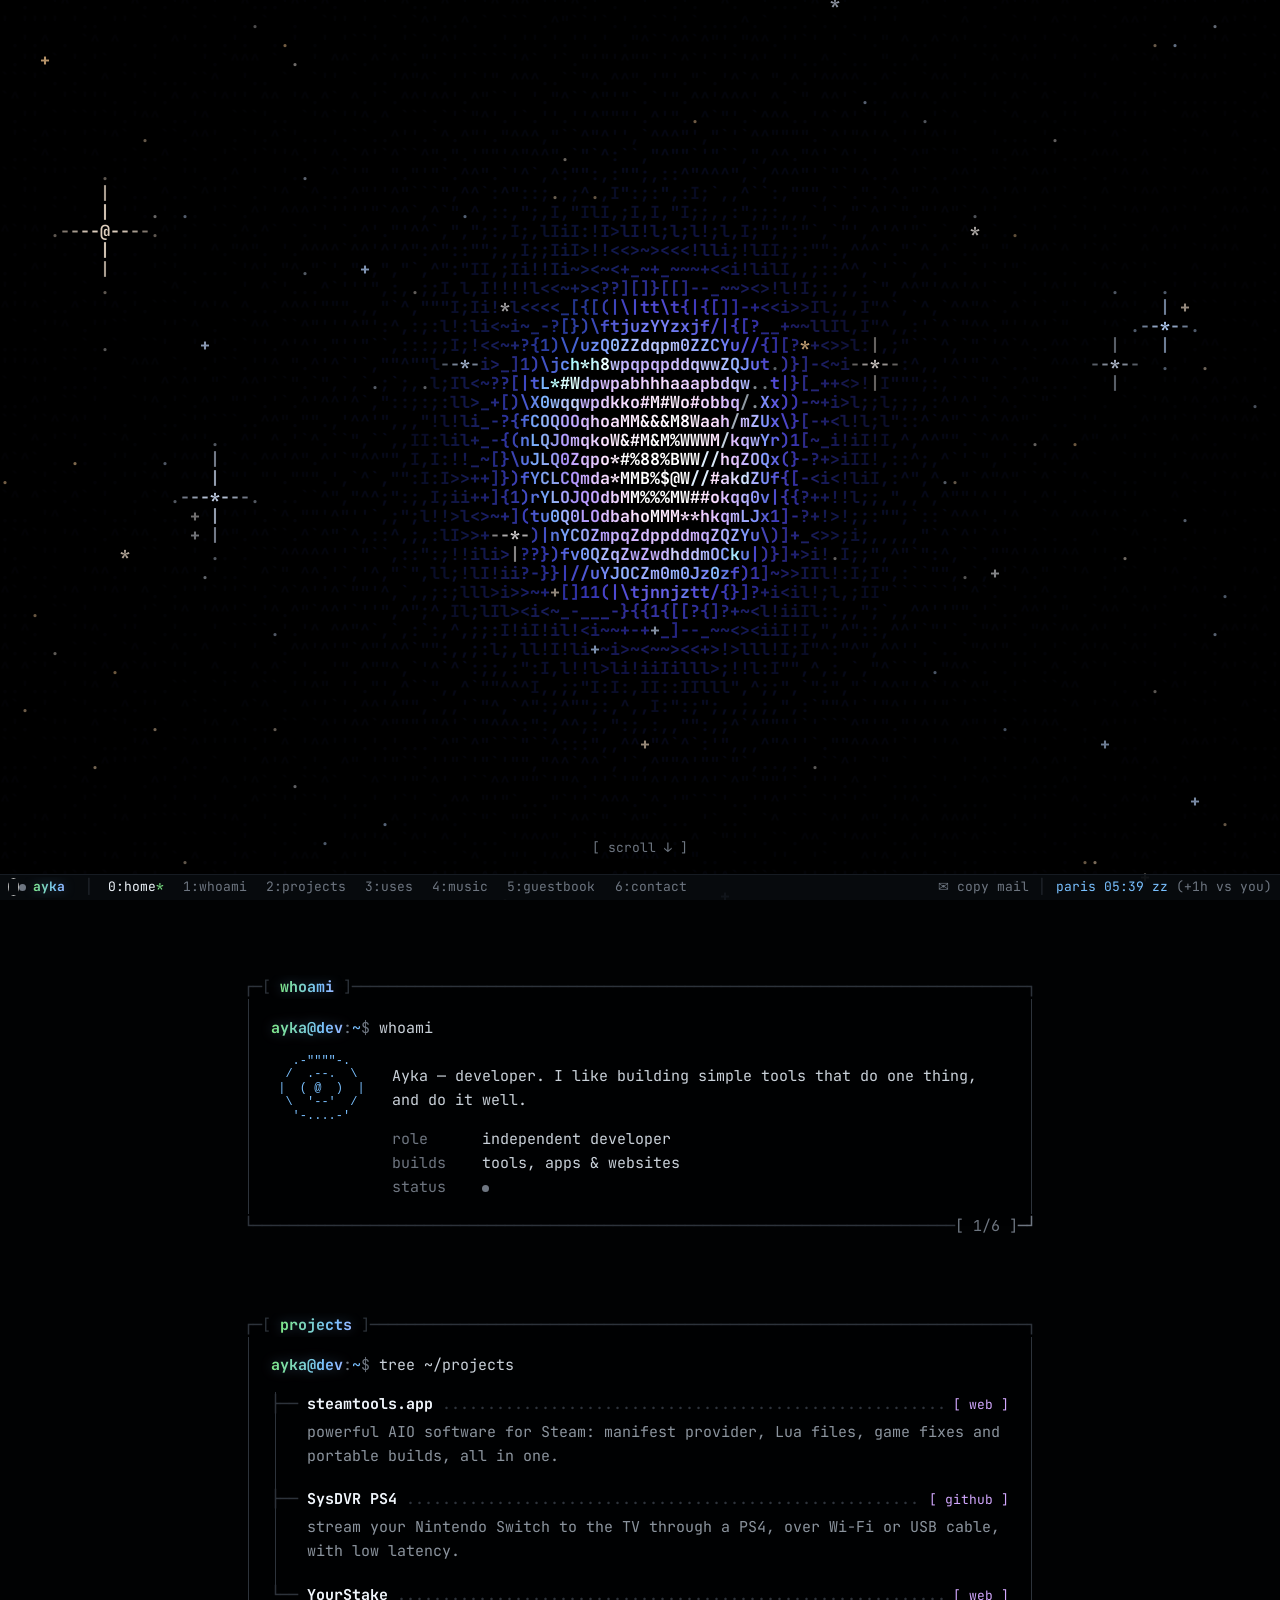
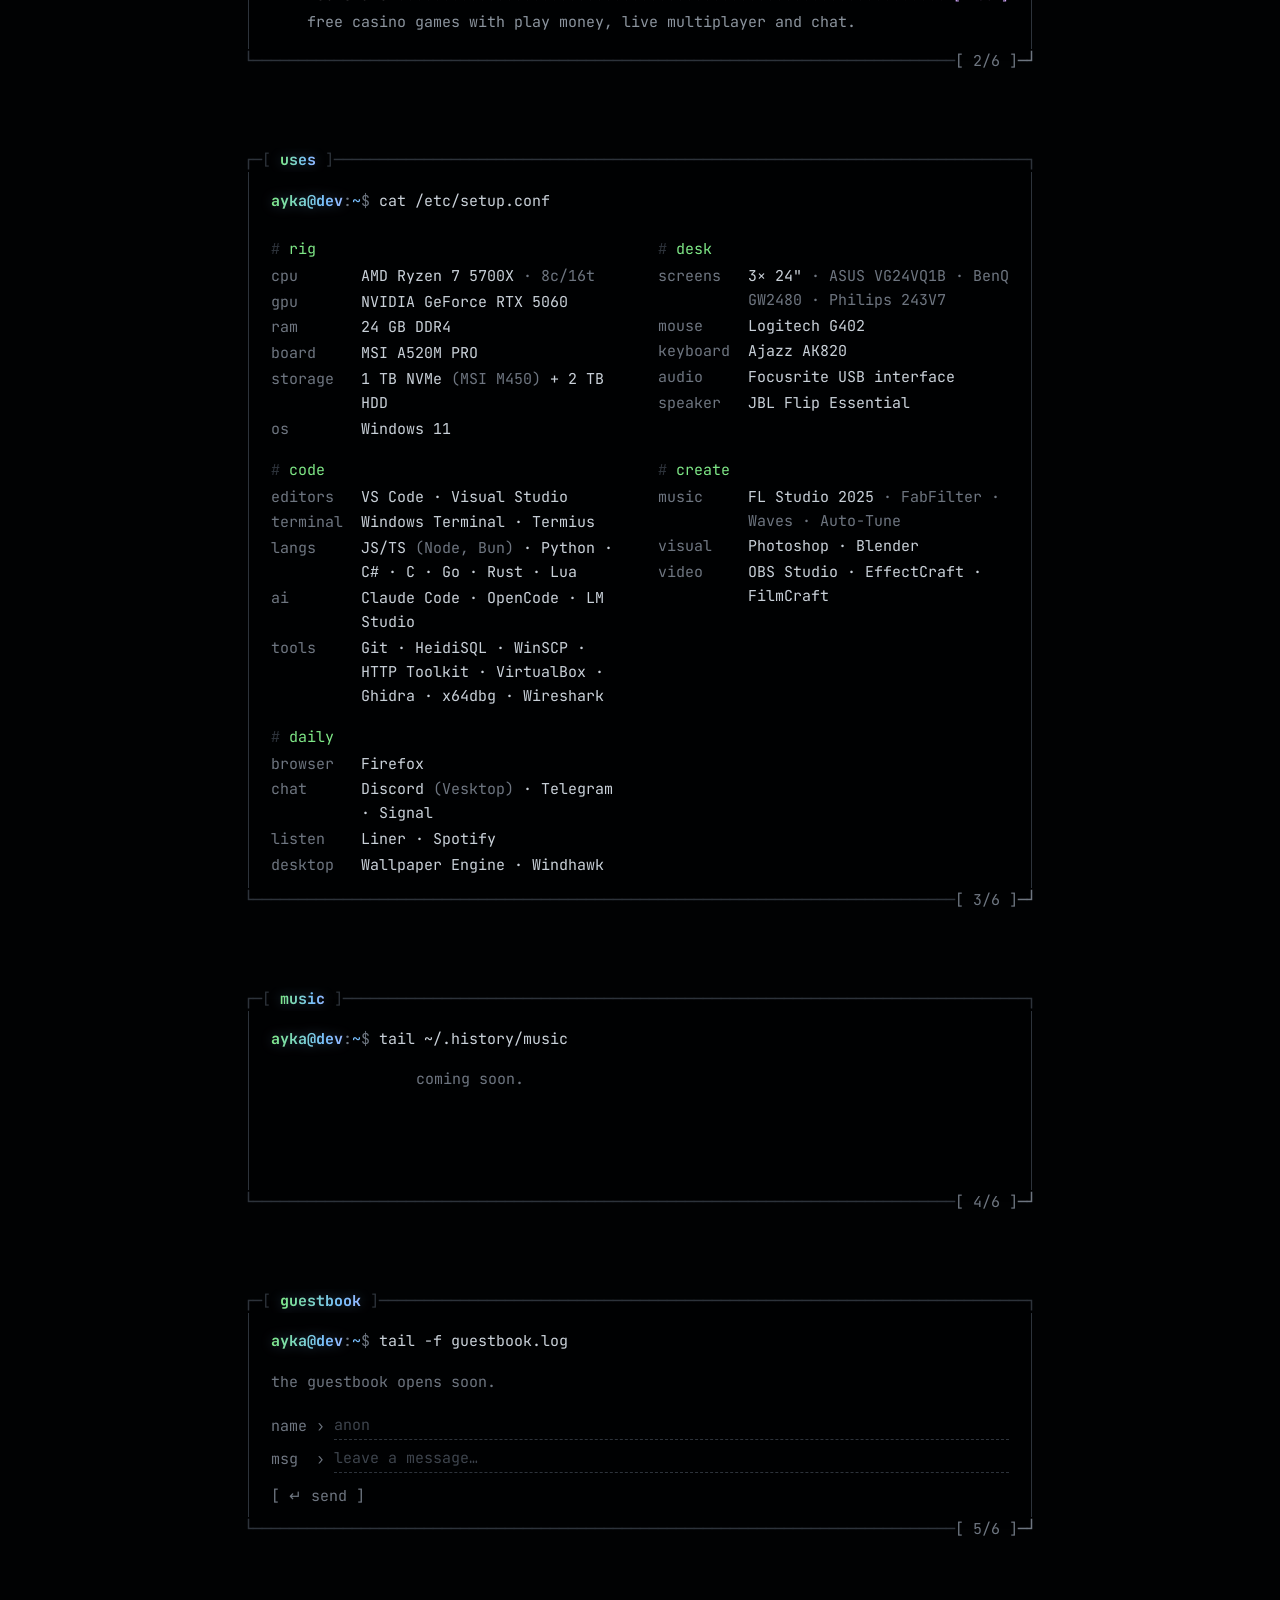
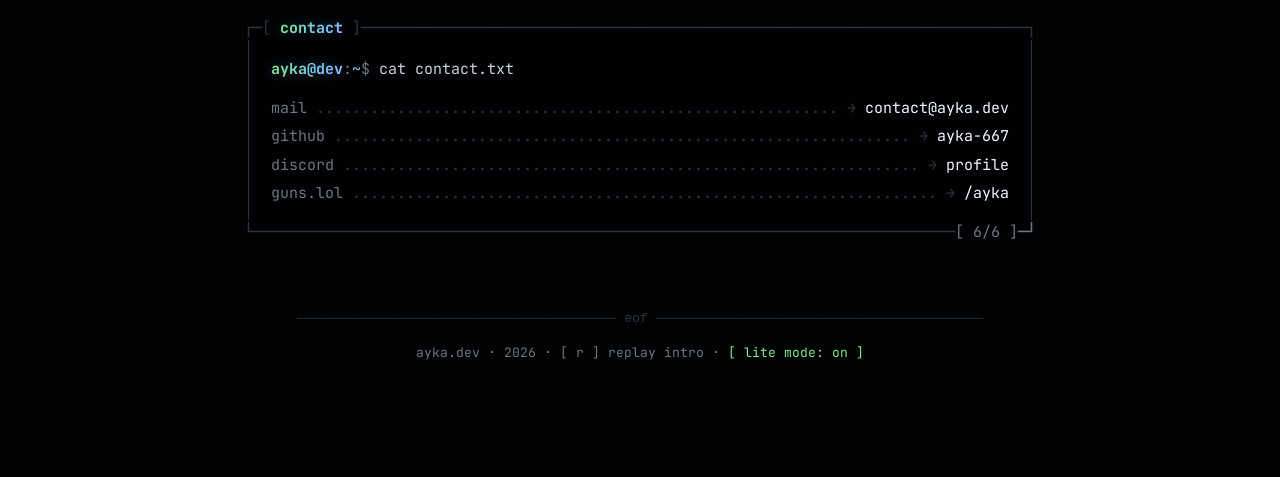
==== index.html @ 72bcb738 "Uses, music history, guestbook, visitor counter - uses: my setup (rig, desk, code, create, daily) - " ====
<!doctype html>
<html lang="en">
<head>
<meta charset="utf-8">
<meta name="viewport" content="width=device-width, initial-scale=1">
<title>ayka.dev</title>
<link rel="icon" href="/favicon.ico" sizes="16x16 32x32 48x48">
<link rel="icon" href="/favicon-32.png" type="image/png" sizes="32x32">
<link rel="icon" id="fav" href="/favicon.svg" type="image/svg+xml">
<link rel="apple-touch-icon" href="/apple-touch-icon.png">
<meta name="description" content="ayka.dev — independent developer. Tools that do one thing, and do it well.">
<meta name="theme-color" content="#010203">
<link rel="canonical" href="https://ayka.dev/">
<meta property="og:type" content="website">
<meta property="og:site_name" content="ayka.dev">
<meta property="og:url" content="https://ayka.dev/">
<meta property="og:title" content="ayka.dev — independent developer">
<meta property="og:description" content="Tools that do one thing, and do it well. Projects, live Discord status and what I'm listening to.">
<meta property="og:image" content="https://ayka.dev/og.png">
<meta property="og:image:width" content="1200">
<meta property="og:image:height" content="630">
<meta property="og:image:alt" content="An ASCII-art eye, with the text ayka.dev">
<meta name="twitter:card" content="summary_large_image">
<meta name="twitter:title" content="ayka.dev — independent developer">
<meta name="twitter:description" content="Tools that do one thing, and do it well.">
<meta name="twitter:image" content="https://ayka.dev/og.png">
<meta name="referrer" content="strict-origin-when-cross-origin">
<link rel="preconnect" href="https://fonts.googleapis.com">
<link rel="preconnect" href="https://fonts.gstatic.com" crossorigin>
<link href="https://fonts.googleapis.com/css2?family=JetBrains+Mono:wght@400;700&display=swap" rel="stylesheet">

<style>
:root{
	--bg:#010203;
	--fg:#c9d1d9;
	--hi:#f0f6fc;
	--dim:#6e7681;
	--line:#2d333b;
	--green:#7ee787;
	--blue:#79c0ff;
	--purple:#d2a8ff;
	--red:#ff7b72;
	--cw:9px;
	--lh:1.6em;
	--font:"JetBrains Mono","Cascadia Mono",Consolas,Menlo,monospace;
}

*{box-sizing:border-box}

html{background:var(--bg);scrollbar-width:none;-ms-overflow-style:none}
html::-webkit-scrollbar,body::-webkit-scrollbar{display:none;width:0;height:0}

body{
	margin:0;
	color:var(--fg);
	background:var(--bg);
	font:15px/1.6 var(--font);
	overflow-x:hidden;
	-webkit-font-smoothing:antialiased;
}


::selection{background:var(--purple);color:#000}

a{color:var(--hi);text-decoration:none}

button{font:inherit;color:inherit;background:none;border:0;padding:0;cursor:pointer}

.green{color:var(--green)}
.blue{color:var(--blue)}
.purple{color:var(--purple)}
.dim{color:var(--dim)}

/* =========================================================
   ASCII STAGE  (eye → space, rendered on canvas)
   ========================================================= */

#stage{
	position:fixed;
	inset:0;
	z-index:0;
	isolation:isolate;
	overflow:hidden;
	background:#000;
	transition:opacity 1.8s ease;
}

#stage canvas{position:absolute;display:block}

/* glyphs are white on black; this layer multiplies the colour in */
#tint{
	mix-blend-mode:multiply;
	image-rendering:crisp-edges;
	image-rendering:pixelated;
}

/* skip hint during intro */
#skip{
	position:fixed;
	left:50%;
	bottom:2.4em;
	z-index:35;
	transform:translateX(-50%);
	font-size:12px;
	color:var(--dim);
	opacity:0;
	pointer-events:none;
	transition:opacity .6s ease, color .2s;
}

body.intro #skip{opacity:.85;pointer-events:auto}
#skip:hover{color:var(--hi)}

/* =========================================================
   SITE
   ========================================================= */

#site{
	position:relative;
	z-index:10;
	width:min(88ch, calc(100vw - 28px));
	margin:0 auto;
	padding-bottom:7em;
}

/* ---------- first screen: only the animation ---------- */

.hero{
	position:relative;
	height:100vh;
	height:100svh;
}

.down{
	position:absolute;
	left:50%;
	bottom:3.2em;
	transform:translateX(-50%);
	color:var(--dim);
	font-size:13px;
	white-space:nowrap;
	opacity:0;
	transition:opacity 1s ease .6s, color .2s;
}

body.revealed .down{opacity:1;animation:bob 2.4s ease-in-out infinite}
body.scrolled .down{opacity:0;pointer-events:none;transition:opacity .4s ease}
.down:hover{color:var(--hi)}

@keyframes bob{50%{transform:translate(-50%,6px)}}

/* ---------- ascii boxes ---------- */

.box{
	position:relative;
	isolation:isolate;
	width:calc(var(--n, 60) * var(--cw));
	margin:5em auto 0;
	scroll-margin-top:3em;
}

/* dark panel behind the box, inset to the middle of the border glyphs */
.box::before{
	content:"";
	position:absolute;
	inset:calc(var(--lh) / 2) calc(var(--cw) / 2);
	z-index:-1;
	background:rgba(1,2,3,.78);
	opacity:0;
	transition:opacity .6s ease;
}

.box.in::before{opacity:1}

.box-top,.box-bot{
	height:var(--lh);
	white-space:pre;
	overflow:hidden;
	color:var(--line);
	transition:color .35s ease;
	user-select:none;
}

/* same animated RGB gradient as the old AYKA.DEV banner */
.rgb,.box-top b{
	font-weight:700;
	background:linear-gradient(90deg,var(--green),var(--blue),var(--purple),var(--red),var(--green));
	background-size:300% 100%;
	-webkit-background-clip:text;
	background-clip:text;
	color:transparent;
	animation:hue 8s linear infinite;
	filter:drop-shadow(0 0 6px rgba(121,192,255,.3));
}

@keyframes hue{to{background-position:300% 0}}
.box-bot i{font-style:normal;color:var(--dim)}

.box-body{
	position:relative;
	padding:.5em calc(var(--cw) * 3) .6em;
}

.box-body::before,.box-body::after{
	content:"";
	position:absolute;
	top:0;
	bottom:0;
	width:1px;
	background:var(--line);
	transform:scaleY(0);
	transform-origin:top;
	transition:transform .6s ease, background-color .35s ease;
}

.box-body::before{left:calc(var(--cw) / 2 - .5px)}
.box-body::after{right:calc(var(--cw) / 2 - .5px)}

.box.in .box-body::before,.box.in .box-body::after{transform:none}

.box-body > *{opacity:0;transform:translateY(8px);transition:opacity .6s ease, transform .6s ease}
.box.in .box-body > *{opacity:1;transform:none}
.box.in .box-body > *:nth-child(2){transition-delay:.12s}
.box.in .box-body > *:nth-child(3){transition-delay:.24s}

.box:hover .box-top,.box:hover .box-bot{color:#3d6fa3}
.box:hover .box-body::before,.box:hover .box-body::after{background:#3d6fa3}

.cmd{margin:.6em 0 1em;color:var(--fg)}
.path{color:var(--blue)}

p{margin:.6em 0}

/* ---------- whoami ---------- */

.who{display:flex;gap:3ch;align-items:flex-start}

.who pre{
	margin:0;
	flex:none;
	line-height:1.15;
	font-size:12px;
	color:var(--blue);
}

.who .txt{flex:1;min-width:0}

.facts{list-style:none;padding:0;margin:1em 0 .4em}
.facts li{display:flex}
.facts .k{width:10ch;flex:none;color:var(--dim)}

/* ---------- projects tree ---------- */

.tree{margin:0 0 .2em}

.node{
	position:relative;
	padding:0 0 1.3em calc(var(--cw) * 4);
}

.node::before{
	content:"├──";
	position:absolute;
	left:0;
	top:0;
	color:var(--line);
}

.node::after{
	content:"";
	position:absolute;
	left:calc(var(--cw) / 2 - .5px);
	top:0;
	bottom:0;
	width:1px;
	background:var(--line);
}

.node:last-child{padding-bottom:.2em}
.node:last-child::before{content:"└──"}
.node:last-child::after{bottom:auto;height:calc(var(--lh) / 2)}

.nhead{display:flex;align-items:baseline;gap:1ch;min-width:0}

.pname{
	font-weight:700;
	color:var(--hi);
	white-space:nowrap;
	transition:color .2s, text-shadow .2s;
}

.pname::before{content:"";display:inline-block;width:0;overflow:hidden;color:var(--green);transition:width .2s;vertical-align:bottom}

.node:hover .pname{color:var(--green);text-shadow:0 0 12px rgba(126,231,135,.45)}
.node:hover .pname::before{content:"> ";width:2ch}
.node:hover::before{color:var(--green)}

.lead{
	flex:1;
	min-width:2ch;
	overflow:hidden;
	white-space:nowrap;
	color:var(--line);
}

.lead::after{content:"..............................................................................................................................."}

.ptag{color:var(--purple);white-space:nowrap;font-size:13px}

.pdesc{margin:.25em 0 0;color:#8b949e}
.pstat{margin:.15em 0 0;font-size:13px;color:var(--dim);white-space:nowrap;overflow:hidden;text-overflow:ellipsis}
.pstat .st{color:#e3b341}
.pstat .lg{color:var(--purple)}
.pstat .up{color:var(--fg)}
.pstat a{color:var(--dim)}
.pstat a:hover{color:var(--green)}

/* ---------- contribution calendar ---------- */
.gcal{margin:1.4em 0 .2em}
.gcal .cmd{margin:0 0 .8em}
.gcal-wrap{--c:11px;--g:3px;font-size:11px;line-height:1;color:var(--dim);user-select:none}
.gcal-months{position:relative;height:1.3em;margin-left:30px}
.gcal-months span{position:absolute;top:0;white-space:nowrap}
.gcal-body{display:flex}
.gcal-days{flex:none;width:30px;display:grid;grid-template-rows:repeat(7,var(--c));row-gap:var(--g)}
.gcal-days span{line-height:var(--c)}
.gcal-grid{display:grid;grid-auto-flow:column;grid-template-rows:repeat(7,var(--c));grid-auto-columns:var(--c);gap:var(--g)}
.gcal-grid i{border-radius:2px;outline:1px solid rgba(255,255,255,.05);outline-offset:-1px;transition:outline-color .15s}
.gcal-grid i:hover{outline:1px solid rgba(240,246,252,.6)}
.gcal-grid i.x{visibility:hidden}
.gcal .l0{background:#161b22}
.gcal .l1{background:#0e4429}
.gcal .l2{background:#006d32}
.gcal .l3{background:#26a641}
.gcal .l4{background:#39d353}
.gcal-foot{display:flex;flex-wrap:wrap;justify-content:space-between;align-items:center;gap:.4em 2ch;margin-top:.8em;font-size:12px;color:var(--dim)}
.gcal-foot b{color:var(--fg);font-weight:400}
.gcal-legend{display:flex;align-items:center;gap:3px}
.gcal-legend i{display:inline-block;width:11px;height:11px;border-radius:2px;outline:1px solid rgba(255,255,255,.05);outline-offset:-1px}
.gcal-legend i:first-of-type{margin-left:.6ch}
.gcal-legend i:last-of-type{margin-right:.6ch}

/* ---------- uses ---------- */
.uses{display:grid;grid-template-columns:repeat(auto-fit,minmax(34ch,1fr));gap:.4em 4ch}
.uses section{min-width:0}
.uses h3{margin:.6em 0 .2em;font-size:inherit;font-weight:400;color:var(--green)}
.uses h3::before{content:"# ";color:var(--line)}
.uses ul{list-style:none;padding:0;margin:0}
.uses li{display:flex;gap:1ch;margin:.12em 0}
.uses .k{width:9ch;flex:none;color:var(--dim)}
.uses .v{min-width:0;color:var(--fg)}
.uses .v i{font-style:normal;color:var(--dim)}

/* ---------- music history ---------- */
.mh{display:flex;gap:3ch;align-items:flex-start}
.mh-art{flex:none;display:block;width:calc(28 * 7px * .6);min-height:calc(15 * 7px * 1.09)}
.mh-asc{margin:0;font-size:7px;line-height:1.09;font-weight:700;white-space:pre;letter-spacing:0}
.mh-art img{width:118px;height:118px;object-fit:cover;display:block}
.mh-list{list-style:none;padding:0;margin:0;flex:1;min-width:0}
.mh-list li{display:flex;align-items:baseline;gap:1ch;padding:.08em .6ch;margin:0 -.6ch;cursor:default}
.mh-list li.on{background:rgba(30,215,96,.08)}
.mh-list li a{display:flex;align-items:baseline;gap:1ch;min-width:0;flex:1;color:inherit}
.mh-list .n{color:#1ed760;flex:none}
.mh-list .t{color:var(--hi);white-space:nowrap;overflow:hidden;text-overflow:ellipsis;flex:0 1 auto}
.mh-list .a{color:#8b949e;white-space:nowrap;overflow:hidden;text-overflow:ellipsis;flex:0 1 auto}
.mh-list .lead{min-width:1ch}
.mh-list .w{color:var(--dim);white-space:nowrap;flex:none;font-size:13px}
.mh-list li.live .w{color:#1ed760}
.mh-empty{color:var(--dim)}

/* ---------- guestbook ---------- */
.gb-list{list-style:none;padding:0;margin:0 0 1em;max-height:15em;overflow:auto;scrollbar-width:none}
.gb-list::-webkit-scrollbar{display:none}
.gb-list li{margin:.15em 0;overflow-wrap:anywhere}
.gb-list .ts{color:var(--dim)}
.gb-list .nm{color:var(--blue)}
.gb-list .del{color:var(--dim);margin-left:1ch}
.gb-list .del:hover{color:var(--red)}
.gb-list li.new{animation:gbnew 1.6s ease}
@keyframes gbnew{from{background:rgba(126,231,135,.18)}to{background:transparent}}
.gb-form{display:grid;grid-template-columns:auto 1fr;gap:.35em 1ch;align-items:center}
.gb-form label{color:var(--dim)}
.gb-form input{font:inherit;color:var(--hi);background:transparent;border:0;border-bottom:1px dashed var(--line);padding:.1em 0;outline:none;min-width:0;caret-color:var(--green)}
.gb-form input:focus{border-bottom-color:var(--green)}
.gb-form input::placeholder{color:#3d444d}
.gb-row{grid-column:1 / -1;display:flex;gap:2ch;align-items:center;margin-top:.4em}
.gb-row button{color:var(--fg)}
.gb-row button:hover{color:var(--green)}
.gb-row button:disabled{color:var(--dim);cursor:wait}
#gb-state{color:var(--dim);font-size:13px}
#gb-state.err{color:var(--red)}
#gb-state.ok{color:var(--green)}
.gb-hp{position:absolute;left:-9999px;width:1px;height:1px;opacity:0}
#visitors{color:var(--fg)}

/* ---------- contact ---------- */

.kv{list-style:none;padding:0;margin:0 0 .4em}
.kv li{display:flex;align-items:baseline;gap:1ch;margin:.3em 0}
.kv .k{color:var(--dim);white-space:nowrap}
.kv a{white-space:nowrap;padding:0 .5ch;margin:0 -.5ch;transition:background .2s,color .2s}
.kv a:hover{background:rgba(126,231,135,.14);color:var(--green)}
.kv a::before{content:"→ ";color:var(--line);transition:color .2s}
.kv a:hover::before{color:var(--green)}

/* ---------- footer ---------- */

.foot{margin-top:5em;text-align:center;color:var(--dim);font-size:13px}
.foot pre{margin:0 0 1em;color:var(--line);overflow:hidden}
.foot a{color:var(--fg)}
.foot a:hover,.foot button:hover{color:var(--green)}
#lite.on{color:var(--green)}

/* ---------- tmux-like status bar ---------- */

#bar{
	position:fixed;
	left:0;
	right:0;
	bottom:0;
	z-index:30;
	display:flex;
	align-items:center;
	gap:1.2ch;
	height:26px;
	padding:0 1ch;
	font-size:13px;
	background:rgba(8,11,15,.92);
	border-top:1px solid #161b22;
	transform:translateY(100%);
	transition:transform .6s ease .8s;
	white-space:nowrap;
	overflow:hidden;
}

body.revealed #bar{transform:none}

#bar a,#bar button{color:var(--dim);transition:color .2s}
#bar a:hover,#bar button:hover{color:var(--hi)}
#bar a.tab{padding:0 .6ch}
#bar a.tab.on{color:var(--hi)}
#bar a.tab.on::after{content:"*";color:var(--green)}

#bar .sep{color:#21262d}
#bar .sp{flex:1;min-width:1ch}

/* live discord presence */
#dc{display:flex;align-items:center;gap:.9ch;min-width:0;flex:0 1 auto;max-width:48vw;overflow:hidden;padding-right:.4ch}
#dc .dc-av{position:relative;flex:none;width:18px;height:18px;display:flex;align-items:center;justify-content:center}
#dc .dc-av img{width:18px;height:18px;border-radius:50%;display:block}
#dc .dc-av img:not([hidden]) + .dot{position:absolute;right:-2px;bottom:-2px;width:8px;height:8px;border:2px solid #080b0f;box-sizing:content-box;box-shadow:none}
#dc b{font-weight:700;white-space:nowrap}
#dc .txt:not(:empty)::before{content:"· ";color:var(--line)}
#dc:hover b{filter:brightness(1.25)}
#dc .txt{overflow:hidden;text-overflow:ellipsis}
.dot{flex:none;display:inline-block;width:7px;height:7px;border-radius:50%;background:var(--dim)}
.dot.online{background:#3ba55d;box-shadow:0 0 6px #3ba55d}
.dot.idle{background:#faa61a;box-shadow:0 0 6px #faa61a}
.dot.dnd{background:#ed4245;box-shadow:0 0 6px #ed4245}
.sub{color:#8b949e}
.spot{color:#1ed760}

#gh .repo{color:var(--fg)}
#clock{color:var(--blue)}
#clock .diff{color:var(--dim)}
#clock .wx{color:var(--fg)}

/* ---------- discord profile card ---------- */

#dpop{
	position:fixed;
	bottom:34px;
	left:8px;
	z-index:32;
	width:min(410px, calc(100vw - 16px));
	max-height:calc(100vh - 60px);
	overflow:auto;
	scrollbar-width:none;
	background:rgba(4,6,9,.97);
	border:1px solid #2d333b;
	box-shadow:0 12px 40px rgba(0,0,0,.65),0 0 32px rgba(121,192,255,.08);
	font-size:13px;
	line-height:1.5;
	opacity:0;
	transform:translateY(10px);
	pointer-events:none;
	transition:opacity .2s ease, transform .2s ease;
}

#dpop.open{opacity:1;transform:none;pointer-events:auto}

.dp-head{display:flex;align-items:center;color:var(--line);padding:.3em 1ch 0}
.dp-line{flex:1;height:0;border-top:1px solid var(--line);margin:0 1ch}
.dp-x{color:var(--dim)}
.dp-x:hover{color:var(--red)}
.dp-body{padding:.7em 1.8ch 1em}

.dp-top{display:flex;gap:2ch;align-items:center}
.dp-av{position:relative;display:block;flex:none}
.dp-asc{margin:0;font-size:5px;line-height:1.09;font-weight:700;white-space:pre;letter-spacing:0}
.dp-asc span{display:inline}
.dp-img.av{width:120px;height:120px;border-radius:50%;display:block}
.dp-img.art{width:66px;height:66px;display:block}
.dp-real{position:absolute;inset:6%;width:88%;height:88%;border-radius:50%;object-fit:cover;opacity:0;transition:opacity .3s ease}
.dp-deco{position:absolute;inset:-6%;width:112%;height:112%;opacity:0;transition:opacity .3s ease;pointer-events:none}
.dp-av:hover .dp-real,.dp-av:hover .dp-deco{opacity:1}

.dp-id{min-width:0}
.dp-name{display:inline;font-size:17px;font-weight:700;color:var(--hi)}
.dp-tag{display:inline-flex;align-items:center;gap:.4ch;margin-left:.8ch;padding:0 .6ch;border:1px solid var(--line);font-size:11px;color:var(--fg);vertical-align:2px}
.dp-tag img{width:12px;height:12px}
.dp-st{margin-top:.2em}
.dp-custom{margin-top:.3em;color:var(--fg)}
.dp-emoji{width:16px;height:16px;vertical-align:-3px}

.dp-sep{border-top:1px dashed #21262d;margin:.9em 0}
.dp-act{display:flex;gap:1.8ch;align-items:flex-start;margin:.7em 0}
.dp-info{min-width:0;overflow:hidden}
.dp-info b{color:var(--hi)}
.dp-info a:hover b{color:#1ed760}
.dp-act .lbl{font-size:11px;color:var(--dim)}
.dp-prog{color:#1ed760;white-space:nowrap;font-size:12px;margin-top:.2em}
.dp-ph{font-size:11px;line-height:1.15;color:var(--line)}
.dp-none{margin:0}

.dp-actions{display:flex;flex-wrap:wrap;gap:2ch}
.dp-actions a,.dp-actions button{color:var(--fg);transition:color .2s}
.dp-actions a:hover,.dp-actions button:hover{color:var(--green)}

#dc[aria-expanded="true"]{color:var(--hi)}

.dp-listen-row{margin-top:.45em;display:flex;flex-wrap:wrap;gap:1.5ch}
.dp-listen-row button,.dp-listen-row a{color:var(--fg);transition:color .2s}
.dp-listen,.dp-listen-row button:hover{color:#1ed760!important}
.dp-listen-row a:hover{color:var(--green)}

/* ---------- listen-along mini player ---------- */
#lp{
	position:fixed;
	right:8px;
	bottom:34px;
	z-index:31;
	width:min(320px, calc(100vw - 16px));
	background:rgba(4,6,9,.97);
	border:1px solid #2d333b;
	box-shadow:0 12px 40px rgba(0,0,0,.65),0 0 28px rgba(30,215,96,.08);
	font-size:12px;
	line-height:1.5;
	opacity:0;
	transform:translateY(10px);
	transition:opacity .2s ease, transform .2s ease;
}
#lp.open{opacity:1;transform:none}
.lp-head{display:flex;align-items:center;color:var(--line);padding:.3em 1ch 0}
.lp-head b{font-weight:700}
.lp-head .dp-line{flex:1;height:0;border-top:1px solid var(--line);margin:0 1ch}
#lp-x{color:var(--dim)}
#lp-x:hover{color:var(--red)}
.lp-body{padding:.5em 1.2ch 0}
.lp-frame{position:relative;aspect-ratio:16/9;background:#000;border:1px solid #161b22;overflow:hidden}
/* album-art videos ("- Topic") are a square cover inside 16:9: crop the side bars away */
#lp.cover .lp-body{display:flex;gap:1.4ch;align-items:center;padding-bottom:.6em}
#lp.cover .lp-frame{flex:none;width:108px;aspect-ratio:1/1}
#lp.cover .lp-frame iframe{left:-38.89%;width:177.78%}
#lp.cover .lp-info{padding:0}
.lp-frame iframe,.lp-frame #lp-yt{position:absolute;inset:0;width:100%;height:100%;border:0;pointer-events:none}
#lp-shield{position:absolute;inset:0;z-index:1;cursor:default}
#lp[data-state="blocked"] #lp-shield{cursor:pointer;background:rgba(0,0,0,.45)}
#lp[data-state="blocked"] #lp-shield::after{content:"[ ▶ click to start ]";position:absolute;inset:0;display:flex;align-items:center;justify-content:center;color:#1ed760;font-weight:700}
.lp-info{padding:.5em 0 .7em;min-width:0;flex:1}
.lp-vol{display:flex;align-items:center;gap:.6ch;margin-top:.35em;white-space:nowrap;user-select:none}
.lp-vol button{color:var(--dim);transition:color .2s}
.lp-vol button:hover{color:var(--hi)}
#vol-mute.muted{color:var(--red)}
#vol-bar{color:#1ed760;cursor:pointer;letter-spacing:-.5px}
#vol-bar .off{color:#21262d}
#vol-n{color:var(--dim);min-width:3ch;text-align:right}
#lp-title{color:var(--hi);white-space:nowrap;overflow:hidden;text-overflow:ellipsis}
#lp-state a{color:var(--fg)}
#lp-state a:hover{color:var(--green)}

/* ---------- responsive / a11y ---------- */

@media (max-width:1100px){
	#bar .opt2{display:none}
}

@media (max-width:640px){
	body{font-size:13px}
	.who{flex-direction:column;gap:1em}
	.who pre{align-self:center}
	#bar .opt{display:none}
	.mh{flex-direction:column;gap:.8em}
	.ptag{display:none}
}

@media (prefers-reduced-motion:reduce){
	*,*::before,*::after{animation:none!important;transition:none!important}
}

noscript .ns{position:relative;z-index:50;max-width:70ch;margin:4em auto;padding:0 16px}
</style>
</head>

<body class="intro">

<!-- ascii render target -->
<div id="stage" aria-hidden="true">
	<canvas id="glyphs"></canvas>
	<canvas id="tint"></canvas>
</div>

<button id="skip" type="button">[ click · scroll · esc ] skip intro</button>

<main id="site">

	<header class="hero" id="top">
		<h1 style="position:absolute;width:1px;height:1px;overflow:hidden;clip:rect(0 0 0 0)">ayka.dev</h1>
		<a class="down" href="#whoami">[ scroll ↓ ]</a>
	</header>

	<section class="box" id="whoami" data-title="whoami" data-foot="1/6">
		<div class="box-top" aria-hidden="true"></div>
		<div class="box-body">
			<p class="cmd"><span class="ps rgb">ayka@dev</span><span class="dim">:</span><span class="path">~</span><span class="dim">$</span> whoami</p>
			<div class="who">
<pre aria-hidden="true">   .-""""-.
  /  .--.  \
 |  ( @  )  |
  \  '--'  /
   '-....-'</pre>
				<div class="txt">
					<p>Ayka — developer. I like building simple tools that do one thing, and do it well.</p>
					<ul class="facts">
						<li><span class="k">role</span><span>independent developer</span></li>
						<li><span class="k">builds</span><span>tools, apps &amp; websites</span></li>
						<li id="who-status" hidden><span class="k">status</span><span><span class="dot" id="who-dot"></span> <span id="who-txt"></span></span></li>
					</ul>
				</div>
			</div>
			<div class="gcal" id="gcal" hidden>
				<p class="cmd"><span class="ps rgb">ayka@dev</span><span class="dim">:</span><span class="path">~</span><span class="dim">$</span> git log --graph --since="1 year"</p>
				<div class="gcal-wrap" id="gcal-wrap" role="img" aria-label="GitHub contributions over the last year">
					<div class="gcal-months" id="gcal-months"></div>
					<div class="gcal-body">
						<div class="gcal-days" aria-hidden="true"><span></span><span>mon</span><span></span><span>wed</span><span></span><span>fri</span><span></span></div>
						<div class="gcal-grid" id="gcal-grid"></div>
					</div>
				</div>
				<div class="gcal-foot">
					<span id="gcal-sum"></span>
					<span class="gcal-legend" aria-hidden="true">less<i class="l0"></i><i class="l1"></i><i class="l2"></i><i class="l3"></i><i class="l4"></i>more</span>
				</div>
			</div>
		</div>
		<div class="box-bot" aria-hidden="true"></div>
	</section>

	<section class="box" id="projects" data-title="projects" data-foot="2/6">
		<div class="box-top" aria-hidden="true"></div>
		<div class="box-body">
			<p class="cmd"><span class="ps rgb">ayka@dev</span><span class="dim">:</span><span class="path">~</span><span class="dim">$</span> tree ~/projects</p>
			<div class="tree">
				<div class="node" data-repos="SteamTools-Team/GameList" data-src="https://github.com/SteamTools-Team/">
					<div class="nhead">
						<a class="pname" href="https://www.steamtools.app" target="_blank" rel="noopener">steamtools.app</a>
						<span class="lead" aria-hidden="true"></span>
						<span class="ptag">[ web ]</span>
					</div>
					<p class="pdesc">powerful AIO software for Steam: manifest provider, Lua files, game fixes and portable builds, all in one.</p>
				</div>
				<div class="node" data-repos="SysDVRClient-PS4">
					<div class="nhead">
						<a class="pname" href="https://github.com/ayka-667/SysDVRClient-PS4" target="_blank" rel="noopener">SysDVR PS4</a>
						<span class="lead" aria-hidden="true"></span>
						<span class="ptag">[ github ]</span>
					</div>
					<p class="pdesc">stream your Nintendo Switch to the TV through a PS4, over Wi-Fi or USB cable, with low latency.</p>
				</div>
				<div class="node" data-repos="YourStake-Frontend,YourStake-Backend,YourStake-Redirect">
					<div class="nhead">
						<a class="pname" href="https://www.yourstake.info/" target="_blank" rel="noopener">YourStake</a>
						<span class="lead" aria-hidden="true"></span>
						<span class="ptag">[ web ]</span>
					</div>
					<p class="pdesc">free casino games with play money, live multiplayer and chat.</p>
				</div>
			</div>
		</div>
		<div class="box-bot" aria-hidden="true"></div>
	</section>

	<section class="box" id="uses" data-title="uses" data-foot="3/6">
		<div class="box-top" aria-hidden="true"></div>
		<div class="box-body">
			<p class="cmd"><span class="ps rgb">ayka@dev</span><span class="dim">:</span><span class="path">~</span><span class="dim">$</span> cat /etc/setup.conf</p>
			<div class="uses">
					<section><h3>rig</h3><ul><li><span class="k">cpu</span><span class="v">AMD Ryzen 7 5700X <i>· 8c/16t</i></span></li><li><span class="k">gpu</span><span class="v">NVIDIA GeForce RTX 5060</span></li><li><span class="k">ram</span><span class="v">24 GB DDR4</span></li><li><span class="k">board</span><span class="v">MSI A520M PRO</span></li><li><span class="k">storage</span><span class="v">1 TB NVMe <i>(MSI M450)</i> + 2 TB HDD</span></li><li><span class="k">os</span><span class="v">Windows 11</span></li></ul></section>
					<section><h3>desk</h3><ul><li><span class="k">screens</span><span class="v">3× 24" <i>· ASUS VG24VQ1B · BenQ GW2480 · Philips 243V7</i></span></li><li><span class="k">mouse</span><span class="v">Logitech G402</span></li><li><span class="k">keyboard</span><span class="v">Ajazz AK820</span></li><li><span class="k">audio</span><span class="v">Focusrite USB interface</span></li><li><span class="k">speaker</span><span class="v">JBL Flip Essential</span></li></ul></section>
					<section><h3>code</h3><ul><li><span class="k">editors</span><span class="v">VS Code · Visual Studio</span></li><li><span class="k">terminal</span><span class="v">Windows Terminal · Termius</span></li><li><span class="k">langs</span><span class="v">JS/TS <i>(Node, Bun)</i> · Python · C# · C · Go · Rust · Lua</span></li><li><span class="k">ai</span><span class="v">Claude Code · OpenCode · LM Studio</span></li><li><span class="k">tools</span><span class="v">Git · HeidiSQL · WinSCP · HTTP Toolkit · VirtualBox · Ghidra · x64dbg · Wireshark</span></li></ul></section>
					<section><h3>create</h3><ul><li><span class="k">music</span><span class="v">FL Studio 2025 <i>· FabFilter · Waves · Auto-Tune</i></span></li><li><span class="k">visual</span><span class="v">Photoshop · Blender</span></li><li><span class="k">video</span><span class="v">OBS Studio · EffectCraft · FilmCraft</span></li></ul></section>
					<section><h3>daily</h3><ul><li><span class="k">browser</span><span class="v">Firefox</span></li><li><span class="k">chat</span><span class="v">Discord <i>(Vesktop)</i> · Telegram · Signal</span></li><li><span class="k">listen</span><span class="v">Liner · Spotify</span></li><li><span class="k">desktop</span><span class="v">Wallpaper Engine · Windhawk</span></li></ul></section>
			</div>
		</div>
		<div class="box-bot" aria-hidden="true"></div>
	</section>

	<section class="box" id="music" data-title="music" data-foot="4/6">
		<div class="box-top" aria-hidden="true"></div>
		<div class="box-body">
			<p class="cmd"><span class="ps rgb">ayka@dev</span><span class="dim">:</span><span class="path">~</span><span class="dim">$</span> tail ~/.history/music</p>
			<div class="mh">
				<a class="mh-art" id="mh-art" target="_blank" rel="noopener" aria-hidden="true" tabindex="-1"></a>
				<ul class="mh-list" id="mh-list"><li class="mh-empty">loading…</li></ul>
			</div>
		</div>
		<div class="box-bot" aria-hidden="true"></div>
	</section>

	<section class="box" id="guestbook" data-title="guestbook" data-foot="5/6">
		<div class="box-top" aria-hidden="true"></div>
		<div class="box-body">
			<p class="cmd"><span class="ps rgb">ayka@dev</span><span class="dim">:</span><span class="path">~</span><span class="dim">$</span> tail -f guestbook.log</p>
			<ul class="gb-list" id="gb-list"><li class="dim">loading…</li></ul>
			<form class="gb-form" id="gb-form" autocomplete="off">
				<label for="gb-name">name ›</label><input id="gb-name" maxlength="24" placeholder="anon" spellcheck="false">
				<label for="gb-msg">msg&nbsp; ›</label><input id="gb-msg" maxlength="200" placeholder="leave a message…" required>
				<input class="gb-hp" name="website" id="gb-hp" tabindex="-1" aria-hidden="true">
				<div class="gb-row"><button type="submit" id="gb-send">[ ↵ send ]</button><span id="gb-state"></span></div>
			</form>
		</div>
		<div class="box-bot" aria-hidden="true"></div>
	</section>

	<section class="box" id="contact" data-title="contact" data-foot="6/6">
		<div class="box-top" aria-hidden="true"></div>
		<div class="box-body">
			<p class="cmd"><span class="ps rgb">ayka@dev</span><span class="dim">:</span><span class="path">~</span><span class="dim">$</span> cat contact.txt</p>
			<ul class="kv">
				<li><span class="k">mail</span><span class="lead" aria-hidden="true"></span><a href="mailto:contact@ayka.dev">contact@ayka.dev</a></li>
				<li><span class="k">github</span><span class="lead" aria-hidden="true"></span><a href="https://github.com/ayka-667/" target="_blank" rel="noopener">ayka-667</a></li>
				<li><span class="k">discord</span><span class="lead" aria-hidden="true"></span><a href="https://discord.com/users/1198196468272603196" target="_blank" rel="noopener">profile</a></li>
				<li><span class="k">guns.lol</span><span class="lead" aria-hidden="true"></span><a href="https://guns.lol/ayka" target="_blank" rel="noopener">/ayka</a></li>
			</ul>
		</div>
		<div class="box-bot" aria-hidden="true"></div>
	</section>

	<footer class="foot">
		<pre id="footline" aria-hidden="true"></pre>
		<p>ayka.dev · <span id="year">2026</span> · <span id="visitors-wrap" hidden>visitors <span id="visitors"></span> · </span><button id="replay" type="button">[ r ] replay intro</button> · <button id="lite" type="button" title="lighter animation: fewer frames, lower resolution">[ lite mode ]</button></p>
	</footer>

</main>

<nav id="bar" aria-label="Status bar">
	<a id="dc" aria-haspopup="dialog" aria-expanded="false" href="https://discord.com/users/1198196468272603196" target="_blank" rel="noopener" title="discord profile">
		<span class="dc-av"><img id="dc-img" alt="" hidden><span class="dot" id="dc-dot"></span></span>
		<b id="dc-name" class="rgb">ayka</b><span class="txt" id="dc-txt"></span>
	</a>
	<span class="sep">│</span>
	<a class="tab opt" href="#top" data-s="top">0:home</a>
	<a class="tab opt" href="#whoami" data-s="whoami">1:whoami</a>
	<a class="tab opt" href="#projects" data-s="projects">2:projects</a>
	<a class="tab opt" href="#uses" data-s="uses">3:uses</a>
	<a class="tab opt" href="#music" data-s="music">4:music</a>
	<a class="tab opt" href="#guestbook" data-s="guestbook">5:guestbook</a>
	<a class="tab opt" href="#contact" data-s="contact">6:contact</a>
	<span class="sp"></span>
	<a id="gh" class="opt2" href="https://github.com/ayka-667/" target="_blank" rel="noopener" hidden></a>
	<span class="sep opt2" id="gh-sep" hidden>│</span>
	<button id="mail" class="opt" type="button" title="copy email address">✉ copy mail</button>
	<span class="sep opt">│</span>
	<span id="clock"></span>
</nav>

<div id="dpop" role="dialog" aria-label="Discord profile"></div>

<div id="lp" hidden role="region" aria-label="Listening along">
	<div class="lp-head"><span>┌─[ <b class="rgb">listening along</b> ]</span><span class="dp-line"></span><button id="lp-x" type="button" aria-label="Stop listening">[x]</button></div>
	<div class="lp-body">
		<div class="lp-frame"><div id="lp-yt"></div><div id="lp-shield" aria-hidden="true"></div></div>
		<div class="lp-info">
			<div id="lp-title">—</div>
			<div id="lp-state"></div>
			<div class="lp-vol">
				<button type="button" id="vol-mute" title="mute / unmute">vol</button>
				<button type="button" id="vol-down" aria-label="volume down">-</button>
				<span id="vol-bar" role="slider" aria-label="volume" aria-valuemin="0" aria-valuemax="100" tabindex="0"></span>
				<button type="button" id="vol-up" aria-label="volume up">+</button>
				<span id="vol-n"></span>
			</div>
		</div>
	</div>
</div>

<span id="meter" aria-hidden="true" style="position:absolute;left:-9999px;top:0;white-space:pre;visibility:hidden"></span>

<noscript>
	<style>#skip,#stage,.hero{display:none}</style>
</noscript>

<script>
(function(){
"use strict";

var reduce = matchMedia("(prefers-reduced-motion: reduce)").matches;
/* lite mode: lower resolution and frame rate on weak devices, data saver, or small touch screens.
   the visitor can force it on/off from the footer (saved). */
var liteSaved = null;
try { liteSaved = localStorage.getItem("ayka-lite"); } catch (e){}
var conn = navigator.connection || {};
var LITE_AUTO = (navigator.hardwareConcurrency || 8) <= 4 || (navigator.deviceMemory || 8) <= 4 || !!conn.saveData ||
	(matchMedia("(pointer: coarse)").matches && Math.min(screen.width, screen.height) < 600);
var LITE = liteSaved === "1" ? true : liteSaved === "0" ? false : LITE_AUTO;
var CANVAS_FONT = '"JetBrains Mono","Cascadia Mono",Consolas,Menlo,monospace';

/* =====================================================================
   EYE → SPACE  —  JavaScript port of iremcnar/eyeTutorial (eye.py)
   Everything is procedural: noise textures + maths → brightness →
   character ramp. Glyphs are drawn white, colour is multiplied on top.
   ===================================================================== */

/* ---------- timeline (shortened for a website intro) ---------- */
var T_OPEN   = 0.5;
var T_OPEN_D = 2.0;
var T_BLINK  = 3.3;
var T_Z0     = 4.4;    // zoom starts
var T_ZD     = 8.5;    // zoom duration
var ZEND     = 14.0;
var T_SPACE  = T_Z0 + T_ZD;

/* ---------- eye geometry ---------- */
var WO = 0.78, HU = 0.30, HL = 0.20, RI = 0.27, RP0 = 0.098, GS0 = 0.085;

var RAMP = " .'`^\",:;Il!i><~+_-?][}{1)(|\\/tfjrxnuvczXYUJCLQ0OZmwqpdbkhao*#MW&8%B@$";
var NR = RAMP.length - 1;
var CI = {};
for (var _i = 0; _i < RAMP.length; _i++) CI[RAMP[_i]] = _i;

var TAU = Math.PI * 2, NA = 4096;

/* nebula palette (matches the site gradient: purple core, blue halo, green filaments) */
var DEEP  = [0.30, 0.18, 0.82];
var LIGHT = [0.80, 0.66, 1.00];
var HALO  = [0.10, 0.26, 0.85];
var RIMC  = [0.30, 0.88, 0.62];

function mulberry(a){
	return function(){
		a |= 0; a = a + 0x6D2B79F5 | 0;
		var t = Math.imul(a ^ a >>> 15, 1 | a);
		t = t + Math.imul(t ^ t >>> 7, 61 | t) ^ t;
		return ((t ^ t >>> 14) >>> 0) / 4294967296;
	};
}
var rnd = mulberry(5), prnd = mulberry(9);
function uni(r, a, b){ return a + (b - a) * r(); }

function clamp01(x){ return x < 0 ? 0 : x > 1 ? 1 : x; }
function ss(a, b, x){ var t = (x - a) / (b - a); t = t < 0 ? 0 : t > 1 ? 1 : t; return t * t * (3 - 2 * t); }
function ease(t){ t = t < 0 ? 0 : t > 1 ? 1 : t; return t * t * (3 - 2 * t); }
function zp(t){ return ease((t - T_Z0) / T_ZD); }

/* ---------- procedural textures ---------- */
var TS, TG, TW, TV, TV2, A1, A2, A3, A4;

function up2add(out, n, g, amp){
	var b = new Float32Array(g * g), k, j, x, y;
	for (k = 0; k < g * g; k++) b[k] = rnd();
	var i0 = new Int32Array(n), i1 = new Int32Array(n), f = new Float32Array(n);
	for (k = 0; k < n; k++){
		var p = k * g / n, a = Math.floor(p), ff = p - a;
		i0[k] = a % g; i1[k] = (i0[k] + 1) % g; f[k] = ff * ff * (3 - 2 * ff);
	}
	var tmp = new Float32Array(g * n);
	for (j = 0; j < g; j++){
		var o = j * n, bo = j * g;
		for (k = 0; k < n; k++) tmp[o + k] = b[bo + i0[k]] * (1 - f[k]) + b[bo + i1[k]] * f[k];
	}
	for (y = 0; y < n; y++){
		var r0 = i0[y] * n, r1 = i1[y] * n, fy = f[y], oo = y * n;
		for (x = 0; x < n; x++) out[oo + x] += amp * (tmp[r0 + x] * (1 - fy) + tmp[r1 + x] * fy);
	}
}

function norm(a, k){
	var s = 0, i, n = a.length;
	for (i = 0; i < n; i++) s += a[i];
	var mean = s / n, q = 0;
	for (i = 0; i < n; i++){ var d = a[i] - mean; q += d * d; }
	var den = Math.sqrt(q / n) * k + 1e-9;
	for (i = 0; i < n; i++) a[i] = clamp01(0.5 + (a[i] - mean) / den);
	return a;
}

function tex2d(n, grids){
	var out = new Float32Array(n * n), amp = 1;
	for (var i = 0; i < grids.length; i++){ up2add(out, n, grids[i], amp); amp *= 0.55; }
	return norm(out, 4);
}

function noise1d(n, g){
	var base = new Float32Array(g), o = new Float32Array(n), k;
	for (k = 0; k < g; k++) base[k] = rnd();
	for (k = 0; k < n; k++){
		var p = k * g / n, a = Math.floor(p), i0 = a % g, i1 = (i0 + 1) % g, f = p - a;
		f = f * f * (3 - 2 * f);
		o[k] = base[i0] * (1 - f) + base[i1] * f;
	}
	return o;
}

function fold(a){ for (var i = 0; i < a.length; i++) a[i] = 1 - Math.abs(2 * a[i] - 1); return a; }

function combo(w, gs){
	var out = new Float32Array(NA);
	for (var j = 0; j < gs.length; j++){
		var nz = noise1d(NA, gs[j]);
		for (var i = 0; i < NA; i++) out[i] += w[j] * nz[i];
	}
	return norm(out, 3);
}

function bil(T, n, u, v){
	var m = n - 1, u0 = Math.floor(u), v0 = Math.floor(v), fu = u - u0, fv = v - v0;
	var i0 = u0 & m, j0 = v0 & m, i1 = (i0 + 1) & m, j1 = (j0 + 1) & m;
	var r0 = j0 * n, r1 = j1 * n;
	return (T[r0 + i0] * (1 - fu) + T[r0 + i1] * fu) * (1 - fv) + (T[r1 + i0] * (1 - fu) + T[r1 + i1] * fu) * fv;
}

function buildTextures(){
	TS  = tex2d(1024, [6, 20, 64, 200]);
	TG  = tex2d(1024, [8, 24, 64, 160]);
	TW  = new Float32Array(512 * 512);
	for (var i = 0; i < TW.length; i++) TW[i] = rnd();
	TV  = fold(tex2d(512, [5, 12, 30]));
	TV2 = fold(tex2d(512, [3, 7, 16]));
	A1 = combo([0.5, 0.3, 0.2], [900, 300, 120]);
	A2 = combo([0.5, 0.3, 0.2], [700, 200, 80]);
	A3 = norm(noise1d(NA, 13), 3);
	A4 = norm(noise1d(NA, 48), 3);
}

/* ---------- stars ---------- */
var NS = 3200;
var SX = new Float32Array(NS), SY = new Float32Array(NS), SD = new Float32Array(NS), SB = new Float32Array(NS);
var SCR = new Float32Array(NS), SCG = new Float32Array(NS), SCB = new Float32Array(NS);
var SPH = new Float32Array(NS), SF = new Float32Array(NS);
(function(){
	for (var i = 0; i < NS; i++){
		SX[i] = uni(rnd, -1, 1); SY[i] = uni(rnd, -1, 1); SD[i] = uni(rnd, 0.06, 1);
		SB[i] = 0.10 + 0.90 * Math.pow(rnd(), 3.5);
		var tm = Math.pow(rnd(), 1.5);
		SCR[i] = 0.70 + 0.30 * tm; SCG[i] = 0.82 - 0.02 * tm; SCB[i] = 1.0 - 0.45 * tm;
		SPH[i] = uni(rnd, 0, 6.28); SF[i] = uni(rnd, 1, 3.5);
	}
})();

/* ---------- gaze keyframes ---------- */
var GZ = [[0, 0, 0]];
(function(){
	var r = mulberry(4), tc = 1.7;
	while (tc < 40){ GZ.push([tc, uni(r, -0.045, 0.045), uni(r, -0.022, 0.02)]); tc += uni(r, 0.9, 2.4); }
})();

/* ---------- eyelashes ---------- */
var UP_L = [], LO_L = [];
(function(){
	var r = mulberry(21), i;
	for (i = 0; i < 44; i++) UP_L.push([-0.92 + 1.84 * i / 43, uni(r, 0.92, 1.08)]);
	for (i = 0; i < 20; i++) LO_L.push([-0.70 + 1.40 * i / 19, uni(r, 0.90, 1.10)]);
})();

/* ---------- layout / buffers ---------- */
var CW, CH, COLS, ROWS, W, H, U, SS = 2, forceSS = 0, GW, GH, N, DPR, CWP, CHP, FS;
var Xs, Ys, RSs, RSC, HSC;
var img, pmS, cellsR, cellsG, cellsB, idx, prev, fgR, fgG, fgB, pmc, li, vigc;
var blA, blB, colorImg;
var gcv = document.getElementById("glyphs"), tcv = document.getElementById("tint");
var gctx = gcv.getContext("2d", { alpha: false }), tctx = tcv.getContext("2d");
var atlas = document.createElement("canvas"), actx = atlas.getContext("2d");
var charRatio = 0.6;

function measureFont(){
	actx.font = "700 100px " + CANVAS_FONT;
	charRatio = actx.measureText("M").width / 100 || 0.6;
}

function layout(){
	var vw = innerWidth, vh = innerHeight;
	DPR = Math.min(window.devicePixelRatio || 1, 2);
	var target = (vw < 720 ? 80 : vw < 1200 ? 130 : 168) * (LITE ? 0.75 : 1);
	CWP = Math.max(5, Math.round(vw / target * DPR));
	CW = CWP / DPR;
	FS = CW / charRatio;
	CHP = Math.max(8, Math.round(FS * 1.12 * DPR));
	CH = CHP / DPR;

	COLS = Math.ceil(vw / CW); COLS += COLS & 1;
	ROWS = Math.ceil(vh / CH); ROWS += ROWS & 1;
	W = COLS * CW; H = ROWS * CH;
	U = Math.min(H, W / 1.75);
	N = COLS * ROWS;
	SS = forceSS || (LITE || N > 13000 ? 1 : 2);
	GW = COLS * SS; GH = ROWS * SS;

	Xs = new Float32Array(GW); Ys = new Float32Array(GH);
	for (var x = 0; x < GW; x++) Xs[x] = ((x + 0.5) * (CW / SS) - W / 2) / U;
	for (var y = 0; y < GH; y++) Ys[y] = ((y + 0.5) * (CH / SS) - H / 2) / U;
	RSs = new Float32Array(GW * GH);
	for (y = 0; y < GH; y++) for (x = 0; x < GW; x++) RSs[y * GW + x] = Math.sqrt(Xs[x] * Xs[x] + Ys[y] * Ys[y]);

	RSC = new Float32Array(N); HSC = new Float32Array(N);
	for (var r = 0; r < ROWS; r++) for (var c = 0; c < COLS; c++){
		var cx = ((c + 0.5) * CW - W / 2) / U, cy = ((r + 0.5) * CH - H / 2) / U, k = r * COLS + c;
		RSC[k] = Math.sqrt(cx * cx + cy * cy);
		HSC[k] = ((Math.imul(r, 73856093) ^ Math.imul(c, 19349663) ^ 0x5bd1e995) >>> 0) % 1009 / 1009;
	}

	img = new Float32Array(GW * GH * 3); pmS = new Float32Array(GW * GH);
	cellsR = new Float32Array(N); cellsG = new Float32Array(N); cellsB = new Float32Array(N);
	idx = new Int16Array(N); prev = new Int16Array(N);
	fgR = new Float32Array(N); fgG = new Float32Array(N); fgB = new Float32Array(N);
	pmc = new Float32Array(N); li = new Float32Array(N); vigc = new Float32Array(N);
	blA = new Float32Array(Math.ceil(GW / 2) * Math.ceil(GH / 2) * 3);
	blB = new Float32Array(Math.ceil(GW / 4) * Math.ceil(GH / 4) * 3);

	/* canvases */
	var left = (vw - W) / 2 + "px", top = (vh - H) / 2 + "px";
	gcv.width = COLS * CWP; gcv.height = ROWS * CHP;
	tcv.width = COLS; tcv.height = ROWS;
	[gcv, tcv].forEach(function(cv){
		cv.style.left = left; cv.style.top = top;
		cv.style.width = W + "px"; cv.style.height = H + "px";
	});
	gctx.fillStyle = "#000"; gctx.fillRect(0, 0, gcv.width, gcv.height);
	colorImg = tctx.createImageData(COLS, ROWS);

	/* glyph atlas: one white glyph per ramp char */
	atlas.width = RAMP.length * CWP; atlas.height = CHP;
	actx.clearRect(0, 0, atlas.width, atlas.height);
	actx.font = "700 " + (FS * DPR) + "px " + CANVAS_FONT;
	actx.fillStyle = "#fff"; actx.textAlign = "center"; actx.textBaseline = "middle";
	for (var i = 1; i < RAMP.length; i++) actx.fillText(RAMP[i], (i + 0.5) * CWP, CHP * 0.54);
}

/* ---------- timeline helpers ---------- */
function blinkC(t){
	var d = t - T_BLINK;
	if (d < 0 || d > 0.36) return 0;
	if (d < 0.09) return ease(d / 0.09);
	if (d < 0.12) return 1;
	return 1 - ease((d - 0.12) / 0.24);
}

function lidOpen(t){
	var k = ease((t - T_OPEN) / T_OPEN_D);
	k = k * (1 + 0.035 * Math.sin(Math.PI * k));
	return Math.min(1, k) * (1 - 0.985 * blinkC(t));
}

var GX = 0, GY = 0;
function gaze(t){
	var px = 0, py = 0, cx = 0, cy = 0, te = 0;
	for (var i = 0; i < GZ.length; i++){
		if (GZ[i][0] <= t){ px = cx; py = cy; cx = GZ[i][1]; cy = GZ[i][2]; te = GZ[i][0]; }
		else break;
	}
	var k = ease((t - te) / 0.09);
	var gx = px + (cx - px) * k, gy = py + (cy - py) * k;
	gx += 0.003 * Math.sin(t * 1.3);
	gy += 0.002 * Math.sin(t * 1.1 + 1);
	var amp = 1 - ease((t - T_Z0) / 2.5);
	gy -= 0.03 * blinkC(t);
	GX = gx * amp; GY = gy * amp;
}

var LE_vu = 0, LE_vl = 0, LE_cl = 0;
function lidEdges(u0, ou){
	var s = u0 / WO, wu = s < -0.12 ? 0.88 : 1.12;
	var cu = Math.pow(Math.max(0, 1 - Math.pow((s + 0.12) / wu, 2)), 0.8);
	var cl = Math.pow(Math.max(0, 1 - (s - 0.08) * (s - 0.08)), 0.9);
	var vc = 0.03 * cl;
	var vl = vc + (HL * cl - vc) * (0.35 + 0.65 * ou);
	LE_vu = vl + (-HU * cu - vl) * ou; LE_vl = vl; LE_cl = cl;
}

/* ---------- nebula ---------- */
var NBr = 0, NBg = 0, NBb = 0;
function nebula(xs, ys, sz, t){
	var hx = xs / sz, hy = -ys / sz;
	if (hx * hx + hy * hy > 17.6){ NBr = NBg = NBb = 0; return; }
	var nC = bil(TG, 1024, hx * 16 + 400, hy * 16 + 100);
	var nD = bil(TG, 1024, hx * 16 + 90, hy * 16 + 530);
	var nA = bil(TG, 1024, hx * 42 + 300, hy * 42 + 700 + t * 0.8);
	var hxw = hx + 0.40 * (nC - 0.5) + 0.05 * (nA - 0.5);
	var hyw = hy + 0.40 * (nD - 0.5) + 0.05 * (nA - 0.5);
	var q = Math.sqrt(hxw * hxw + hyw * hyw) / 0.80 - 1;
	var r = 0, g = 0, b = 0;
	if (q < 2.2){
		var nB = bil(TG, 1024, hx * 110 + 80, hy * 110 + 200);
		var tex = 1 + (0.62 + 0.80 * nB - 1) * 0.8;
		var body, e = 0;
		if (q < 0){
			var ins = clamp01(-q / 0.80);
			body = 0.5 + 0.5 * Math.sqrt(ins);
			e = Math.pow(ins, 0.8);
		} else body = Math.exp(-q * 3) * 0.5;
		var bt = body * tex;
		r = bt * (DEEP[0] + (LIGHT[0] - DEEP[0]) * e);
		g = bt * (DEEP[1] + (LIGHT[1] - DEEP[1]) * e);
		b = bt * (DEEP[2] + (LIGHT[2] - DEEP[2]) * e);
	}
	if (q > 0){
		var halo = Math.exp(-Math.min(q, 10) * 1.6) * 0.20 * (0.5 + nA);
		r += halo * HALO[0]; g += halo * HALO[1]; b += halo * HALO[2];
	}
	var rq = (q + 0.04) / 0.14, rim = Math.exp(-rq * rq);
	if (rim > 0.002 || q < 0){
		var rid = clamp01((bil(TV, 512, hxw * 120 + 50, hyw * 120 + 300 + t * 0.6) - 0.86) * 7);
		var kr = rim * (0.20 + 0.9 * rid) * (0.5 + nA) + (q < 0 ? rid * Math.min(-q, 1) * 0.25 : 0);
		r += kr * RIMC[0]; g += kr * RIMC[1]; b += kr * RIMC[2];
	}
	NBr = r; NBg = g; NBb = b;
}

/* ---------- world: stars, shooting stars, comet ---------- */
var streaks = [];
var WS = { nextShoot: 1e9, nextComet: 0 };
var warp = 0, parX = 0, parY = 0, tparX = 0, tparY = 0;
/* nebula follows the cursor (offset in eye units, eased) */
var NFX = 0, NFY = 0, NVX = 0, NVY = 0;

function resetWorld(){
	streaks.length = 0;
	WS.nextShoot = 1e9; WS.nextComet = T_SPACE + 1.5;
	for (var i = 0; i < NS; i++) SD[i] = uni(rnd, 0.06, 1);
}

function updateWorld(t, dt, prog){
	var vf = 0.010 + 0.05 * prog + (t > T_SPACE ? 0.015 : 0) + warp;
	for (var i = 0; i < NS; i++){
		SD[i] -= vf * dt;
		if (SD[i] < 0.06){ SD[i] += 0.94; SX[i] = uni(rnd, -1, 1); SY[i] = uni(rnd, -1, 1); }
	}
	var hw = W / (2 * U), hh = H / (2 * U);
	if (WS.nextShoot > 1e8 && t > T_SPACE - 4) WS.nextShoot = t + 1;
	if (t > WS.nextShoot){
		WS.nextShoot = t + (t > T_SPACE + 6 ? uni(prnd, 3.5, 8) : uni(prnd, 2.2, 4.5));
		var ang = uni(prnd, 18, 62) * Math.PI / 180, sgn = prnd() < 0.5 ? -1 : 1, spd = uni(prnd, 0.7, 1.2);
		streaks.push({ x: uni(prnd, -0.8, 0.8) * hw, y: uni(prnd, -0.9, -0.3) * hh,
			vx: sgn * Math.cos(ang) * spd, vy: Math.sin(ang) * spd,
			life: uni(prnd, 0.9, 1.4), tail: uni(prnd, 0.14, 0.26), age: 0,
			c: [0.88, 0.94, 1.0], soft: false });
	}
	if (t > WS.nextComet){
		WS.nextComet = t + 85;
		streaks.push({ x: -hw * 1.05, y: -0.28, vx: 0.030 * hw / 0.875, vy: 0.008, life: 70, tail: 0.22, age: 0,
			c: [0.70, 0.86, 1.0], soft: true });
	}
	for (i = streaks.length - 1; i >= 0; i--){
		streaks[i].age += dt;
		if (streaks[i].age >= streaks[i].life) streaks.splice(i, 1);
	}
}

function put(k, ch, cr, cg, cb, a){
	idx[k] = CI[ch]; fgR[k] = cr * a; fgG[k] = cg * a; fgB[k] = cb * a;
}

function stampStreak(s){
	var hx = s.x + s.vx * s.age, hy = s.y + s.vy * s.age;
	var sp = Math.hypot(s.vx, s.vy), dx = s.vx / sp, dy = s.vy / sp;
	var fade = Math.pow(Math.sin(Math.PI * Math.min(1, s.age / s.life)), 0.7);
	if (fade < 0.02) return;
	var tc;
	if (Math.abs(dy) < 0.38 * Math.abs(dx)) tc = "-";
	else if (Math.abs(dx) < 0.38 * Math.abs(dy)) tc = "|";
	else if (dx * dy > 0) tc = "\\";
	else tc = "/";
	var n = Math.max(6, (s.tail * U / (CW * 0.8)) | 0);
	for (var k = 0; k < n; k++){
		var f = k / n;
		var c = Math.floor((W / 2 + (hx - dx * s.tail * f) * U) / CW);
		var r = Math.floor((H / 2 + (hy - dy * s.tail * f) * U) / CH);
		var b = Math.pow(1 - f, 1.3) * fade;
		if (b < 0.08 || r < 0 || r >= ROWS || c < 0 || c >= COLS) continue;
		var kk = r * COLS + c;
		if (pmc[kk] < 0.5) continue;
		var ch = k === 0 ? (s.soft ? "*" : "@") : s.soft ? (b > 0.35 ? ":" : ".") : (b > 0.30 ? tc : ".");
		put(kk, ch, s.c[0], s.c[1], s.c[2], Math.min(1, 0.3 + b) * vigc[kk]);
	}
}

var RAYS = [];
function stampStars(t, gs, amt, offx, offy){
	if (amt <= 0.003) return;
	var nb = 0, iDot = CI["."], iPlus = CI["+"], iStar = CI["*"], iAt = CI["@"];
	for (var i = 0; i < NS; i++){
		var d = SD[i];
		var c = Math.floor((W * 0.5 + (SX[i] * gs / d + offx) * U) / CW);
		if (c < 0 || c >= COLS) continue;
		var r = Math.floor((H * 0.5 + (SY[i] * gs / d + offy) * U) / CH);
		if (r < 0 || r >= ROWS) continue;
		var alpha = ss(1.0, 0.82, d) * (0.80 + 0.20 * Math.sin(t * SF[i] + SPH[i])) * amt;
		if (alpha <= 0.04) continue;
		var k = r * COLS + c;
		if (pmc[k] <= 0.5) continue;
		var b = SB[i] * alpha * (1 + 0.05 / d);
		if (!(b > li[k] * 0.7)) continue;
		idx[k] = b < 0.20 ? iDot : b < 0.42 ? iPlus : iStar;
		var a = clamp01(0.35 + 0.9 * b) * vigc[k];
		fgR[k] = SCR[i] * a; fgG[k] = SCG[i] * a; fgB[k] = SCB[i] * a;
		if (b > 0.55 && nb < 40){ RAYS[nb++] = [i, r, c, b]; }
	}
	for (var j = 0; j < nb; j++){
		var ii = RAYS[j][0], rr = RAYS[j][1], cc = RAYS[j][2], bb = RAYS[j][3];
		var kc = rr * COLS + cc, v = vigc[kc];
		var cr = SCR[ii] * v, cg = SCG[ii] * v, cb = SCB[ii] * v;
		idx[kc] = bb > 0.85 ? iAt : iStar;
		var ln = (2 + 6 * (bb - 0.5)) | 0;
		for (var q = 1; q <= ln; q++){
			var aa = (1 - q / (ln + 1)) * bb;
			var dv = (q >> 1) + (q > 2 ? 1 : 0);
			var offs = [[0, q, "-"], [0, -q, "-"], [dv, 0, "|"], [-dv, 0, "|"]];
			for (var o = 0; o < 4; o++){
				var dr = offs[o][0], dc = offs[o][1];
				if (dr === 0 && dc === 0) continue;
				var r2 = rr + dr, c2 = cc + dc;
				if (r2 < 0 || r2 >= ROWS || c2 < 0 || c2 >= COLS) continue;
				var k2 = r2 * COLS + c2;
				if (pmc[k2] > 0.5 && li[k2] < aa * 0.8){
					var m2 = Math.min(1, 0.25 + aa);
					put(k2, aa > 0.18 ? offs[o][2] : ".", cr, cg, cb, m2);
				}
			}
		}
	}
}

function pickLash(aa){
	var ang = (Math.atan2(-Math.sin(aa), Math.cos(aa)) * 180 / Math.PI) % 180;
	if (ang < 0) ang += 180;
	if (ang < 25 || ang >= 155) return "-";
	if (ang < 70) return "/";
	if (ang < 110) return "|";
	return "\\";
}

function drawLash(bu, bv, a0, L, curl, cr, ct, nmax, tip, z){
	var n = Math.max(2, Math.min(nmax, (L * z * U / (CW * 0.85)) | 0));
	var step = L / n, ue = bu, ve = bv;
	for (var k = 0; k < n; k++){
		var tt = k / Math.max(1, n - 1), aa = a0 + curl * tt * tt;
		ue += Math.cos(aa) * step; ve += Math.sin(aa) * step;
		var c = Math.floor((W / 2 + ue * z * U) / CW), r = Math.floor((H / 2 + ve * z * U) / CH);
		if (r < 0 || r >= ROWS || c < 0 || c >= COLS) continue;
		var kk = r * COLS + c;
		idx[kk] = CI[(k === n - 1 && n >= 4) ? tip : pickLash(aa)];
		fgR[kk] = cr[0] + (ct[0] - cr[0]) * tt;
		fgG[kk] = cr[1] + (ct[1] - cr[1]) * tt;
		fgB[kk] = cr[2] + (ct[2] - cr[2]) * tt;
	}
}

var UP_ROOT = [0.16, 0.10, 0.07], UP_TIP = [0.30, 0.19, 0.13];
var LO_ROOT = [0.17, 0.11, 0.08], LO_TIP = [0.30, 0.20, 0.14];
var DEG = Math.PI / 180;

function stampLashes(z, ou){
	if (z > 2.6) return;
	var cl = 1 - Math.pow(ou, 0.8), i, s0, u0;
	for (i = 0; i < UP_L.length; i++){
		s0 = UP_L[i][0]; u0 = s0 * WO;
		lidEdges(u0, ou);
		var bv = LE_vu - 0.055 * s0;
		var aOpen = (-90 + 26 * s0) * DEG;
		var aClosed = s0 >= 0 ? (90 - 20 * s0) * DEG : (-270 - 20 * s0) * DEG;
		var a0 = aOpen + (aClosed - aOpen) * cl;
		var edge = Math.sqrt(Math.max(0, 1 - s0 * s0));
		var Lh = (0.070 + 0.050 * edge) * UP_L[i][1];
		drawLash(u0, bv, a0, Lh, -22 * s0 * DEG * (1 - cl), UP_ROOT, UP_TIP, 40, "'", z);
	}
	for (i = 0; i < LO_L.length; i++){
		s0 = LO_L[i][0]; u0 = s0 * WO;
		lidEdges(u0, ou);
		drawLash(u0, LE_vl - 0.055 * s0, (90 - 20 * s0) * DEG, 0.034 * (0.5 + 0.8 * LE_cl) * LO_L[i][1],
			12 * (s0 > 0 ? 1 : -1) * DEG, LO_ROOT, LO_TIP, 16, ".", z);
	}
}

/* ---------- bloom (glow around bright areas) ---------- */
function bloomPass(buf, f){
	var bw = Math.ceil(GW / f), bh = Math.ceil(GH / f), n = bw * bh, i, x, y;
	buf.fill(0, 0, n * 3);
	for (y = 0; y < GH; y++){
		var by = (y / f | 0) * bw;
		for (x = 0; x < GW; x++){
			var k3 = (y * GW + x) * 3, bi = (by + (x / f | 0)) * 3;
			var a = img[k3] - 0.45, b = img[k3 + 1] - 0.45, c = img[k3 + 2] - 0.45;
			if (a > 0) buf[bi] += a;
			if (b > 0) buf[bi + 1] += b;
			if (c > 0) buf[bi + 2] += c;
		}
	}
	var inv = 1 / (f * f);
	for (i = 0; i < n * 3; i++) buf[i] *= inv;
	var tmp = new Float32Array(n * 3);
	for (var it = 0; it < 2; it++){
		for (y = 0; y < bh; y++) for (x = 0; x < bw; x++){
			var o = (y * bw + x) * 3;
			var l = (y * bw + Math.max(x - 1, 0)) * 3, rr = (y * bw + Math.min(x + 1, bw - 1)) * 3;
			var u = (Math.max(y - 1, 0) * bw + x) * 3, d = (Math.min(y + 1, bh - 1) * bw + x) * 3;
			for (var ch = 0; ch < 3; ch++)
				tmp[o + ch] = (buf[o + ch] * 2 + buf[l + ch] + buf[rr + ch] + buf[u + ch] + buf[d + ch]) / 6;
		}
		buf.set(tmp);
	}
	return bw;
}

function bloom(){
	var bwA = bloomPass(blA, 2), bwB = bloomPass(blB, 4);
	for (var y = 0; y < GH; y++){
		var ra = (y >> 1) * bwA, rb = (y >> 2) * bwB;
		for (var x = 0; x < GW; x++){
			var k3 = (y * GW + x) * 3, a = (ra + (x >> 1)) * 3, b = (rb + (x >> 2)) * 3;
			img[k3]     += 0.40 * blA[a]     + 0.30 * blB[b];
			img[k3 + 1] += 0.40 * blA[a + 1] + 0.30 * blB[b + 1];
			img[k3 + 2] += 0.40 * blA[a + 2] + 0.30 * blB[b + 2];
		}
	}
}

/* ---------- one frame ---------- */
var FULL = false;
var AMB = [0.80, 0.45, 0.10], RUST = [0.42, 0.20, 0.06];

function frame(t, dt){
	var prog = zp(t), idle = ease(t / T_Z0);
	var z = Math.exp(Math.log(ZEND) * prog) * (1 + 0.05 * idle + 0.004 * Math.sin(t * 0.9));
	var zsp = t < T_SPACE ? z : ZEND * Math.exp(0.03 * Math.min(t - T_SPACE, 120));
	var gs = Math.min(6, GS0 * Math.pow(zsp, 1.25));
	var gh = Math.min(1.15, GS0 * Math.pow(z, 1.25));
	var ou = lidOpen(t);
	gaze(t);
	var gx = GX, gy = GY;
	var Rp = RP0 * (0.76 + 0.24 * ease((t - 1.8) / 3.5)) * (1 + 0.025 * Math.sin(1.9 * t)) * (1 + 0.30 * prog);
	var Rps = Rp * z;
	var full = FULL = Rps * 0.72 > 1.03;
	var starAmt = ease((t - (T_Z0 + 1.2)) / 4.0);
	var nebAmt = ease((t - (T_Z0 + 2.6)) / 6.5);
	updateWorld(t, dt, prog);

	var offx = gx * z, offy = gy * z;
	var neb = nebAmt > 0.002, nebK = 1.25 * Math.pow(nebAmt, 1.3);
	var drift = ease((t - T_SPACE) / 20);
	var nsz = 0.17 * gh * (1 + 0.25 * drift);
	/* glide the nebula toward the cursor once we are out in space */
	var follow = ease((t - (T_SPACE - 2.5)) / 3);
	var tgX = tparX * innerWidth / 2 / U * follow, tgY = tparY * innerHeight / 2 / U * follow;
	/* critically-damped spring: eases in AND out, no snapping. lower NEB_SPEED = slower */
	var NEB_SPEED = 0.9;
	for (var sub = 0, h = dt / 4; sub < 4; sub++){
		NVX += (-2 * NEB_SPEED * NVX - NEB_SPEED * NEB_SPEED * (NFX - tgX)) * h;
		NVY += (-2 * NEB_SPEED * NVY - NEB_SPEED * NEB_SPEED * (NFY - tgY)) * h;
		NFX += NVX * h; NFY += NVY * h;
	}
	var ncx = offx + NFX + 0.03 * drift * Math.sin(t * 0.07);
	var ncy = offy + NFY;

	var iz = 1 / z, px = iz * (CH / SS) / U, apx = 1.6 * px;
	var near = z < 3.4, skinOn = near && z < 2.6;
	var fadeC = clamp01(1 - (z - 1.6) / 2.4);
	var lpx = 1.4 * px;

	for (var jy = 0; jy < GH; jy++){
		var Y = Ys[jy], v = Y * iz;
		for (var jx = 0; jx < GW; jx++){
			var X = Xs[jx], k = jy * GW + jx, k3 = k * 3;
			var sr = 0.004, sg = 0.005, sb = 0.012;
			if (neb){
				nebula(X - ncx, Y - ncy, nsz, t);
				sr += NBr * nebK; sg += NBg * nebK; sb += NBb * nebK;
			}
			if (full){ img[k3] = sr; img[k3 + 1] = sg; img[k3 + 2] = sb; pmS[k] = 1; continue; }

			var u = X * iz, pu = u - gx, pv = v - gy, r = Math.sqrt(pu * pu + pv * pv);
			var s = 0, vt = 0, vu = 0, vl = 0, du_in = 0, dl_in = 0, m_in = 0;
			if (near){
				s = u / WO;
				var sa = s < -1.3 ? -1.3 : s > 1.3 ? 1.3 : s;
				var wu = sa < -0.12 ? 0.88 : 1.12;
				var q1 = (sa + 0.12) / wu; q1 = 1 - q1 * q1;
				var cu = q1 > 0 ? Math.pow(q1, 0.8) : 0;
				var q2 = 1 - (sa - 0.08) * (sa - 0.08);
				var cl = q2 > 0 ? Math.pow(q2, 0.9) : 0;
				vt = v + 0.055 * s;
				var vc = 0.03 * cl;
				vl = vc + (HL * cl - vc) * (0.35 + 0.65 * ou);
				vu = vl + (-HU * cu - vl) * ou;
				du_in = vt - vu; dl_in = vl - vt;
				m_in = clamp01(Math.min(du_in, dl_in) / apx + 0.5);
			}

			/* iris */
			var ang = Math.atan2(pv, pu) / TAU; ang -= Math.floor(ang);
			var ia = (ang * NA | 0) & 4095;
			var rn = (r - Rp) / (RI - Rp); rn = rn < 0 ? 0 : rn > 1.3 ? 1.3 : rn;
			var rb = rn * 14, i0 = rb | 0, fr = rb - i0;
			var fib = 0.55 * A1[ia] + 0.45 * (A2[(ia + i0 * 131) & 4095] * (1 - fr) + A2[(ia + (i0 + 1) * 131) & 4095] * fr);
			var zig = Math.abs((ang * 34) % 1 - 0.5) * 2 - 0.5;
			var cr = 0.34 + 0.20 * (A3[ia] - 0.5) + 0.035 * zig;
			var mm = ss(-0.10, 0.22, rn - cr), fb = 0.45 + 1.05 * fib;
			var irR = (AMB[0] + (RUST[0] - AMB[0]) * mm) * fb;
			var irG = (AMB[1] + (RUST[1] - AMB[1]) * mm) * fb;
			var irB = (AMB[2] + (RUST[2] - AMB[2]) * mm) * fb;
			var e1 = (rn - cr) / 0.07, glw = Math.exp(-e1 * e1) * (0.2 + fib);
			irR += 0.22 * glw; irG += 0.11 * glw;
			var mul = (1 - 0.82 * ss(0.62, 1.0, rn)) * (0.55 + 0.45 * ss(0, 0.07, rn));
			if (A4[ia] > 0.72) mul *= 1 - 0.55 * ss(0.65, 0.18, rn);
			if (near) mul *= 0.30 + 0.70 * ss(0, 0.16, du_in);
			irR *= mul; irG *= mul; irB *= mul;

			var inR, inG, inB;
			if (near){
				var cw = ss(0.40, 0.95, Math.abs(s));
				var sh = (0.38 + 0.62 * ss(0, 0.22, du_in)) * (0.72 + 0.28 * ss(0, 0.10, dl_in)) * (1 - 0.30 * cw);
				var kc = cw * 0.35;
				var scR = (0.80 + 0.06 * kc) * sh, scG = (0.82 - 0.32 * kc) * sh, scB = (0.86 - 0.40 * kc) * sh;
				var vein = (bil(TV2, 512, u * 85 + 40, v * 85 + 70) - 0.925) * 14;
				if (vein > 0){
					vein = (vein > 1 ? 1 : vein) * (0.25 + 0.75 * cw) * ss(0.12, 0.32, Math.abs(pu)) * 0.65;
					scR += (0.62 - scR) * vein; scG += (0.15 - scG) * vein; scB += (0.14 - scB) * vein;
				}
				var im = clamp01((RI - r) / apx + 0.5);
				inR = scR + (irR - scR) * im; inG = scG + (irG - scG) * im; inB = scB + (irB - scB) * im;
			} else { inR = irR; inG = irG; inB = irB; }

			/* pupil = portal to space */
			var vig = 0.25 + 0.75 * ss(0, 0.30 * Rps, Rps - RSs[k]);
			var pm = clamp01((Rp - r) / apx + 0.5);
			inR += (sr * vig - inR) * pm; inG += (sg * vig - inG) * pm; inB += (sb * vig - inB) * pm;

			/* catchlights */
			if (fadeC > 0){
				var ax = pu - 0.075, ay = pv + 0.040, dd1 = Math.sqrt(ax * ax + ay * ay);
				var win = clamp01(1 - (dd1 - 0.030) / (lpx + 0.004));
				var bx = pu + 0.045, by = pv - 0.050, dd2 = Math.sqrt(bx * bx + by * by);
				var win2 = clamp01(1 - (dd2 - 0.009) / (lpx + 0.003)) * 0.5;
				var wk = (win + win2) * fadeC * 1.4;
				inR += wk; inG += wk * 0.98; inB += wk * 0.95;
			}

			var oR = inR, oG = inG, oB = inB;

			/* skin, eyelids, brow */
			if (skinOn){
				var mid = 0.5 * (vu + vl), upper = vt < mid;
				var du = vu - vt; if (du < 0) du = 0;
				var dl = vt - vl; if (dl < 0) dl = 0;
				var dd = upper ? du : dl;
				var tx = bil(TS, 1024, u * 120 + 100, v * 120 + 100), tb = 0.90 + 0.20 * tx;
				var shs = 0.5 + 0.5 * ss(0, 0.30, dd);
				var e2 = (v + 0.20) / 0.09; shs *= 1 + 0.10 * Math.exp(-e2 * e2);
				var crp = 0.075 + 0.03 * (1 - ou);
				if (upper){ var e3 = (du - crp) / 0.020; shs *= 1 - 0.42 * Math.exp(-e3 * e3); }
				else { var e4 = (dl - 0.09) / 0.04; shs *= 1 + 0.08 * Math.exp(-e4 * e4); }
				var skR = 0.62 * tb * shs, skG = 0.40 * tb * shs, skB = 0.29 * tb * shs;
				if (upper){
					var lz = ss(crp, crp * 0.4, du) * 0.5;
					skR += (0.68 * shs - skR) * lz; skG += (0.40 * shs - skG) * lz; skB += (0.31 * shs - skB) * lz;
				}
				var sbb = clamp01(1 - Math.abs(s));
				var e5 = (vt + 0.42 + 0.10 * s * s) / (0.040 + 0.012 * sbb), eb = Math.exp(-e5 * e5);
				if (eb > 0.002){
					var ke = eb * (0.55 + 0.9 * bil(TW, 512, u * 90, v * 30)); if (ke > 0.92) ke = 0.92;
					skR += (0.10 - skR) * ke; skG += (0.06 - skG) * ke; skB += (0.04 - skB) * ke;
				}
				if (upper){
					var e6 = du / 0.010, kl = clamp01(Math.exp(-e6 * e6) * (1 - 0.3 * ou) * 0.9);
					skR += (0.05 - skR) * kl; skG += (0.03 - skG) * kl; skB += (0.022 - skB) * kl;
				} else {
					var wl = ss(0.014, 0, dl) * 0.7;
					skR += (0.74 - skR) * wl; skG += (0.34 - skG) * wl; skB += (0.30 - skB) * wl;
					var e7 = (dl - 0.016) / 0.006, gl = Math.exp(-e7 * e7);
					if (gl > 0.001){
						gl *= (0.35 + 0.65 * bil(TW, 512, u * 60, v * 60)) * 0.55 * ss(0.12, 0.5, ou);
						skR += gl; skG += gl * 0.85; skB += gl * 0.75;
					}
				}
				if (dd > 0 && bil(TW, 512, u * 150 + 7, v * 150 + 3) > 0.985){
					var spk = 0.35 * (0.4 + tx) * ss(0, 0.3, dd);
					skR += spk; skG += spk * 0.9; skB += spk * 0.8;
				}
				oR = skR + (inR - skR) * m_in; oG = skG + (inG - skG) * m_in; oB = skB + (inB - skB) * m_in;
				var cgx = (u + WO * 0.90) / 0.045, cgy = (vt - 0.025) / 0.032;
				var cg = Math.exp(-(cgx * cgx + cgy * cgy)) * ss(0.1, 0.5, ou) * 0.85;
				oR += (0.82 - oR) * cg; oG += (0.42 - oG) * cg; oB += (0.38 - oB) * cg;
			}

			img[k3] = oR; img[k3 + 1] = oG; img[k3 + 2] = oB; pmS[k] = pm;
		}
	}

	bloom();

	/* tone-map, vignette, average into character cells */
	var fade = ease(t / 1.2), inv = 1 / (SS * SS), c, rr;
	for (rr = 0; rr < ROWS; rr++){
		for (c = 0; c < COLS; c++){
			var aR = 0, aG = 0, aB = 0, aP = 0;
			for (var sy = 0; sy < SS; sy++){
				var row = (rr * SS + sy) * GW + c * SS;
				for (var sx = 0; sx < SS; sx++){
					var kk = row + sx, q3 = kk * 3;
					var vg = 1 - 0.30 * ss(0.4, 1.0, RSs[kk]);
					var R0 = img[q3], G0 = img[q3 + 1], B0 = img[q3 + 2];
					aR += (1 - Math.exp(-2 * (R0 > 0 ? R0 : 0))) * vg;
					aG += (1 - Math.exp(-2 * (G0 > 0 ? G0 : 0))) * vg;
					aB += (1 - Math.exp(-2 * (B0 > 0 ? B0 : 0))) * vg;
					aP += pmS[kk];
				}
			}
			var ci = rr * COLS + c, fk = fade * inv;
			aR *= fk; aG *= fk; aB *= fk; aP *= inv;
			pmc[ci] = aP;
			var lum = 0.30 * aR + 0.60 * aG + 0.10 * aB;
			var L = Math.pow(clamp01(lum), 0.72);
			li[ci] = L;
			var ri = (L + (HSC[ci] - 0.5) * 0.07) * NR;
			ri = ri < 0 ? 0 : ri > NR ? NR : ri | 0;
			if (aP < 0.5 && ri < 3) ri = 3;
			idx[ci] = ri;
			fgR[ci] = clamp01(aR * 1.15); fgG[ci] = clamp01(aG * 1.15); fgB[ci] = clamp01(aB * 1.15);
			vigc[ci] = 0.25 + 0.75 * ss(0, 0.30 * Rps, Rps - RSC[ci]);
		}
	}

	stampStars(t, gs, starAmt, offx + parX * 0.05, offy + parY * 0.035);
	for (var si = 0; si < streaks.length; si++) stampStreak(streaks[si]);
	if (!full) stampLashes(z, ou);
}

/* ---------- blit to canvases ---------- */
function blit(){
	var d = colorImg.data;
	for (var k = 0, p = 0; k < N; k++, p += 4){
		d[p] = fgR[k] * 255; d[p + 1] = fgG[k] * 255; d[p + 2] = fgB[k] * 255; d[p + 3] = 255;
	}
	tctx.putImageData(colorImg, 0, 0);
	gctx.fillStyle = "#000";
	for (k = 0; k < N; k++){
		var g = idx[k];
		if (g === prev[k]) continue;
		prev[k] = g;
		var x = (k % COLS) * CWP, y = ((k / COLS) | 0) * CHP;
		gctx.fillRect(x, y, CWP, CHP);
		if (g) gctx.drawImage(atlas, g * CWP, 0, CWP, CHP, x, y, CWP, CHP);
	}
}

/* =====================================================================
   PLAYBACK  (intro → site)
   ===================================================================== */

var body = document.body;
var phase = "loading";
var t0 = 0, lastT = 0, lastFrame = 0, ema = 0, frames = 0, rafId = 0, curT = 0;
var stage = document.getElementById("stage");

function now(){ return performance.now(); }

function renderStatic(t){
	curT = t;
	frame(t, 0);
	blit();
}

function tick(ts){
	rafId = requestAnimationFrame(tick);
	var iv = phase === "site" ? 1000 / (LITE ? 12 : 24) : 1000 / (LITE ? 24 : 30);
	if (ts - lastFrame < iv - 2) return;
	lastFrame = ts;

	var t = (ts - t0) / 1000;
	var dt = Math.min(Math.max(t - lastT, 0), 0.1);
	lastT = t; curT = t;

	warp *= 0.9;
	parX += (tparX - parX) * 0.05; parY += (tparY - parY) * 0.05;

	var a = now();
	frame(t, dt);
	blit();
	var ms = now() - a;
	ema = frames++ ? ema * 0.9 + ms * 0.1 : ms;
	if (frames > 15 && SS === 2 && ema > 21){ forceSS = 1; layout(); ema = 0; frames = 0; }

	if (phase === "intro" && ((FULL && t > T_Z0) || t > T_SPACE)) reveal();
}

function startLoop(){ if (!rafId) rafId = requestAnimationFrame(tick); }

function startIntro(){
	resetWorld();
	NFX = NFY = NVX = NVY = 0;
	if (reduce){ renderStatic(T_SPACE + 3); reveal(); return; }
	phase = "intro";
	body.classList.remove("revealed");
	body.classList.add("intro");
	t0 = now(); lastT = 0;
	startLoop();
}

function skip(){
	if (phase !== "intro") return;
	var ts = T_Z0 + T_ZD * 0.93;
	t0 = now() - ts * 1000; lastT = ts;
	reveal();
}

function reveal(){
	if (phase === "site") return;
	phase = "site";
	body.classList.remove("intro");
	body.classList.add("revealed");
}

function replay(){
	if (phase !== "site" || reduce) return;
	scrollTo({ top: 0, behavior: "instant" });
	startIntro();
}

document.getElementById("skip").addEventListener("click", function(e){ e.stopPropagation(); skip(); });
document.getElementById("replay").addEventListener("click", function(e){ e.stopPropagation(); replay(); });
addEventListener("click", function(){ if (phase === "intro") skip(); });
function typing(e){ return e.target && e.target.closest && !!e.target.closest("input, textarea, [contenteditable]"); }
addEventListener("keydown", function(e){
	if (e.ctrlKey || e.metaKey || e.altKey || typing(e)) return;
	if (phase === "intro" && (e.key === "Escape" || e.key === "Enter")){ e.preventDefault(); skip(); }
	else if (phase === "site" && (e.key === "r" || e.key === "R")) replay();
});

addEventListener("pointermove", function(e){
	tparX = e.clientX / innerWidth * 2 - 1;
	tparY = e.clientY / innerHeight * 2 - 1;
}, { passive: true });

/* the animation fills the first screen; it dims as you scroll down to the content */
function dimStage(){
	var k = Math.min(1, Math.max(0, scrollY / innerHeight));
	stage.style.opacity = (1 - 0.42 * k).toFixed(3);
	body.classList.toggle("scrolled", scrollY > 30);
}

var lastScroll = scrollY;
addEventListener("scroll", function(){
	var dy = Math.abs(scrollY - lastScroll);
	lastScroll = scrollY;
	warp = Math.min(0.12, warp + dy * 0.00025);
	if (phase === "intro" && scrollY > 20) skip();
	dimStage();
}, { passive: true });
dimStage();

var rzT = 0;
addEventListener("resize", function(){
	clearTimeout(rzT);
	rzT = setTimeout(function(){
		if (phase === "loading") return;
		layout();
		if (!rafId) renderStatic(curT);
		sizeSite();
		dimStage();
	}, 150);
});

/* nothing to draw while the tab is in the background */
document.addEventListener("visibilitychange", function(){
	if (document.hidden){ cancelAnimationFrame(rafId); rafId = 0; }
	else if (phase !== "loading" && !(reduce && phase === "site")){ lastFrame = 0; startLoop(); }
});

/* footer toggle for lite mode */
var liteBtn = document.getElementById("lite");
function drawLite(){
	liteBtn.textContent = "[ lite mode: " + (LITE ? "on" : "off") + " ]";
	liteBtn.classList.toggle("on", LITE);
	liteBtn.hidden = reduce;
}
liteBtn.addEventListener("click", function(e){
	e.stopPropagation();
	LITE = !LITE;
	try { localStorage.setItem("ayka-lite", LITE === LITE_AUTO ? "" : LITE ? "1" : "0"); } catch (err){}
	forceSS = 0; ema = 0; frames = 0;
	if (phase !== "loading"){ layout(); if (!rafId) renderStatic(curT); }
	drawLite();
});
drawLite();

function boot(){
	measureFont();
	buildTextures();
	layout();
	sizeSite();
	startIntro();
	boxes.forEach(function(b){ boxIO.observe(b); });
}

var fontsReady = document.fonts && document.fonts.load
	? Promise.race([
		document.fonts.load('700 16px "JetBrains Mono"'),
		new Promise(function(r){ setTimeout(r, 800); })
	])
	: Promise.resolve();
fontsReady.then(function(){}, function(){}).then(function(){
	requestAnimationFrame(function(){ setTimeout(boot, 0); });
});

/* =====================================================================
   SITE (ascii boxes, status bar)
   ===================================================================== */

var siteEl = document.getElementById("site");
var meter = document.getElementById("meter");
var cwPx = 9;
meter.textContent = "─".repeat(100);

function esc(s){ return s.replace(/&/g, "&amp;").replace(/</g, "&lt;").replace(/>/g, "&gt;"); }

var boxes = [].slice.call(document.querySelectorAll(".box"));
boxes.forEach(function(b){ b._p = 0; });

function paintBox(b){
	var n = b._n, p = b._p, title = b.dataset.title, foot = b.dataset.foot || "";
	var head = "┌─[ ", tail = " ]";
	var fill = Math.max(0, n - head.length - title.length - tail.length - 1);
	var full = head + title + tail + "─".repeat(fill) + "┐";
	var k = Math.round(full.length * p);
	var h1 = Math.min(k, head.length);
	var h2 = Math.max(0, Math.min(k - head.length, title.length));
	var h3 = Math.max(0, k - head.length - title.length);
	b.querySelector(".box-top").innerHTML =
		esc(head.slice(0, h1)) + "<b>" + esc(title.slice(0, h2)) + "</b>" +
		esc(full.slice(head.length + title.length, head.length + title.length + h3));

	var ft = foot ? "[ " + foot + " ]─" : "";
	var bottom = "└" + "─".repeat(Math.max(0, n - 2 - ft.length)) + ft + "┘";
	var kb = Math.round(bottom.length * p);
	var vis = bottom.slice(0, kb);
	var cut = bottom.length - ft.length - 1;
	b.querySelector(".box-bot").innerHTML = ft && kb > cut
		? esc(vis.slice(0, cut)) + "<i>" + esc(vis.slice(cut)) + "</i>"
		: esc(vis);
}

function drawBox(b){
	if (b._drawing || b._p >= 1) return;
	b._drawing = true;
	if (reduce){ b._p = 1; paintBox(b); b.classList.add("in"); return; }
	var st = now();
	b.classList.add("in");
	(function step(){
		b._p = Math.min(1, (now() - st) / 650);
		paintBox(b);
		if (b._p < 1) requestAnimationFrame(step);
	})();
}

function sizeSite(){
	cwPx = meter.getBoundingClientRect().width / 100 || 9;
	document.documentElement.style.setProperty("--cw", cwPx + "px");
	var n = Math.max(26, Math.floor(siteEl.clientWidth / cwPx));
	boxes.forEach(function(b){ b._n = n; b.style.setProperty("--n", n); paintBox(b); });
	var fl = document.getElementById("footline");
	var label = " eof ";
	var side = Math.max(0, Math.floor((n - label.length) / 2));
	fl.textContent = "─".repeat(side) + label + "─".repeat(Math.max(0, n - side - label.length));
}

/* ---------- scramble project names on hover ---------- */
var GLY = "!<>-_\\/[]{}=+*^?#░▒▓";
[].forEach.call(document.querySelectorAll(".pname"), function(el){
	var final = el.textContent;
	el.closest(".node").addEventListener("mouseenter", function(){
		if (reduce) return;
		var f = 0;
		clearInterval(el._t);
		el._t = setInterval(function(){
			el.textContent = final.split("").map(function(c, i){
				return i < f / 2 || c === " " ? c : GLY[(Math.random() * GLY.length) | 0];
			}).join("");
			if (++f / 2 >= final.length){ clearInterval(el._t); el.textContent = final; }
		}, 26);
	});
});

/* ---------- status bar: active section ---------- */
var tabs = [].slice.call(document.querySelectorAll("#bar a.tab"));
var secIO = new IntersectionObserver(function(es){
	es.forEach(function(e){
		if (!e.isIntersecting) return;
		tabs.forEach(function(a){ a.classList.toggle("on", a.dataset.s === e.target.id); });
	});
}, { rootMargin: "-45% 0px -50% 0px" });
["top", "whoami", "projects", "uses", "music", "guestbook", "contact"].forEach(function(id){ secIO.observe(document.getElementById(id)); });

/* ---------- clock: my time (Europe/Paris) + difference with the visitor ---------- */
var clock = document.getElementById("clock");
var HOME_TZ = "Europe/Paris";
function tzOffsetMin(tz, d){
	var p = {};
	new Intl.DateTimeFormat("en-US", { timeZone: tz, hourCycle: "h23", year: "numeric", month: "2-digit", day: "2-digit",
		hour: "2-digit", minute: "2-digit", second: "2-digit" }).formatToParts(d).forEach(function(x){ p[x.type] = x.value; });
	var asUTC = Date.UTC(+p.year, +p.month - 1, +p.day, +p.hour % 24, +p.minute, +p.second);
	return Math.round((asUTC - Math.floor(d.getTime() / 1000) * 1000) / 60000);
}
function fmtDiff(min){
	var sign = min > 0 ? "+" : "−", a = Math.abs(min), h = Math.floor(a / 60), m = a % 60;
	return sign + h + "h" + (m ? ("0" + m).slice(-2) : "");
}
function tickClock(){
	var d = new Date();
	var hm = new Intl.DateTimeFormat("en-GB", { timeZone: HOME_TZ, hour: "2-digit", minute: "2-digit", hourCycle: "h23" }).format(d);
	var hour = parseInt(hm, 10);
	var diff = tzOffsetMin(HOME_TZ, d) + d.getTimezoneOffset();   /* paris minus visitor, in minutes */
	var rel = diff === 0 ? "same as you" : fmtDiff(diff) + " vs you";
	var night = hour >= 1 && hour < 8;
	clock.innerHTML = "paris " + hm + (night ? " zz" : "") + (wx ? ' <span class="wx">' + wx.txt + "</span>" : "") + ' <span class="diff">(' + rel + ")</span>";
	clock.title = "my local time (Europe/Paris)" + (diff === 0 ? ", same as yours" :
		", " + fmtDiff(diff).replace("−", "-") + " compared to yours") + (night ? " · probably asleep" : "") +
		(wx ? "\nweather in Paris: " + wx.desc : "");
}

/* weather in Paris (open-meteo, no key), refreshed every 20 min */
var wx = null;
function wxOf(code, day){
	var W = [
		[[0], day ? "☀" : "☾", "clear"], [[1, 2], day ? "⛅" : "☾", "partly cloudy"], [[3], "☁", "cloudy"],
		[[45, 48], "≡", "fog"], [[51, 53, 55, 56, 57], "☂", "drizzle"], [[61, 63, 65, 66, 67, 80, 81, 82], "☂", "rain"],
		[[71, 73, 75, 77, 85, 86], "❄", "snow"], [[95, 96, 99], "ϟ", "thunderstorm"]
	];
	for (var i = 0; i < W.length; i++) if (W[i][0].indexOf(code) >= 0) return W[i];
	return [[], "·", ""];
}
function showWx(d){
	if (!d || d.temp == null) return;
	var w = wxOf(d.code, d.day), t = Math.round(d.temp);
	wx = { txt: "· " + w[1] + " " + t + "°C", desc: t + "°C" + (w[2] ? ", " + w[2] : "") };
	tickClock();
}
function loadWx(){
	var KEY = "ayka-wx", c = null;
	try { c = JSON.parse(sessionStorage.getItem(KEY)); } catch (e){}
	if (c && Date.now() - c.t < 20 * 60000) return showWx(c.d);
	fetch("https://api.open-meteo.com/v1/forecast?latitude=48.8566&longitude=2.3522&current=temperature_2m,weather_code,is_day&timezone=Europe%2FParis")
		.then(function(r){ return r.ok ? r.json() : null; })
		.then(function(j){
			var cur = j && j.current;
			if (!cur) return;
			var d = { temp: cur.temperature_2m, code: cur.weather_code, day: !!cur.is_day };
			try { sessionStorage.setItem(KEY, JSON.stringify({ t: Date.now(), d: d })); } catch (e){}
			showWx(d);
		}).catch(function(){});
}
tickClock(); setInterval(tickClock, 15000);
loadWx(); setInterval(loadWx, 20 * 60000);

/* ---------- copy email ---------- */
var mailBtn = document.getElementById("mail");
mailBtn.addEventListener("click", function(e){
	e.stopPropagation();
	var done = function(ok){
		mailBtn.textContent = ok ? "✓ copied" : "contact@ayka.dev";
		setTimeout(function(){ mailBtn.textContent = "✉ copy mail"; }, 1800);
	};
	if (navigator.clipboard) navigator.clipboard.writeText("contact@ayka.dev").then(function(){ done(true); }, function(){ done(false); });
	else done(false);
});

/* ---------- discord presence (Lanyard: github.com/Phineas/lanyard) ---------- */
var DISCORD_ID = "1198196468272603196";
var dcDot = document.getElementById("dc-dot"), dcTxt = document.getElementById("dc-txt");
var whoRow = document.getElementById("who-status"), whoDot = document.getElementById("who-dot"), whoTxt = document.getElementById("who-txt");
var presence = null;
var STATUS_TXT = { online: "online", idle: "idle", dnd: "do not disturb", offline: "offline" };

function mmss(ms){ ms = Math.max(0, ms / 1000 | 0); return (ms / 60 | 0) + ":" + ("0" + ms % 60).slice(-2); }

function renderPresence(){
	var p = presence;
	if (!p) return;
	var st = p.discord_status || "offline", html = esc(STATUS_TXT[st] || st), barHtml = "";
	var acts = p.activities || [];
	var listen = acts.filter(function(a){ return a.type === 2 && !(a.name === "Spotify" && p.spotify); })[0];
	var game = acts.filter(function(a){ return a.type !== 2 && a.type !== 4; })[0];
	var custom = acts.filter(function(a){ return a.type === 4 && a.state; })[0];
	if (p.listening_to_spotify && p.spotify){
		var sp = p.spotify, ts = sp.timestamps || {};
		var prog = ts.start && ts.end ? " " + mmss(Math.min(Date.now(), ts.end) - ts.start) + "/" + mmss(ts.end - ts.start) : "";
		html = '<span class="spot">♫</span> ' + esc(sp.song) + ' <span class="sub">— ' + esc(sp.artist) + esc(prog) + "</span>";
		barHtml = html;
	} else if (listen){
		var lt = listen.timestamps || {};
		var lprog = lt.start && lt.end ? " " + mmss(Math.min(Date.now(), lt.end) - lt.start) + "/" + mmss(lt.end - lt.start) : "";
		html = '<span class="spot">♫</span> ' + esc(listen.details || listen.name) +
			(listen.state ? ' <span class="sub">— ' + esc(listen.state) + esc(lprog) + "</span>" : (lprog ? '<span class="sub">' + esc(lprog) + "</span>" : ""));
		barHtml = html;
	} else if (game){
		html = '<span class="sub">' + (ACT_LBL[game.type] || "playing") + '</span> ' + esc(game.name) + (game.details ? ' <span class="sub">· ' + esc(game.details) + "</span>" : "");
		barHtml = html;
	} else if (custom){
		html = esc((custom.emoji && !custom.emoji.id ? custom.emoji.name + " " : "") + custom.state);
	}
	dcDot.className = whoDot.className = "dot " + st;
	var du = p.discord_user || {}, dcImg = document.getElementById("dc-img"), dcName = document.getElementById("dc-name");
	if (du.avatar){ dcImg.src = "https://cdn.discordapp.com/avatars/" + du.id + "/" + du.avatar + ".png?size=64"; dcImg.hidden = false; }
	dcName.textContent = du.global_name || du.username || "ayka";
	var ns = nameStyleOf(du);
	if (ns){ dcName.classList.remove("rgb"); dcName.setAttribute("style", ns); }
	dcTxt.innerHTML = barHtml;   /* bar: profile only, plus music / game when there is one */
	document.getElementById("dc").title = "discord · " + (STATUS_TXT[st] || st);
	whoTxt.innerHTML = html;
	whoRow.hidden = false;
	renderCard();
	if (typeof syncListen === "function") syncListen(false);
}
setInterval(function(){ if (presence && (presence.listening_to_spotify || (presence.activities || []).some(function(a){ return a.type === 2; }))) renderPresence(); }, 1000);

(function lanyard(){
	var ws, hb = 0, retry = 2000;
	function open(){
		if (!("WebSocket" in window)) return;
		try { ws = new WebSocket("wss://api.lanyard.rest/socket"); } catch (e){ return; }
		ws.onmessage = function(ev){
			var m; try { m = JSON.parse(ev.data); } catch (e){ return; }
			if (m.op === 1){
				clearInterval(hb);
				hb = setInterval(function(){ if (ws.readyState === 1) ws.send('{"op":3}'); }, m.d.heartbeat_interval);
				ws.send(JSON.stringify({ op: 2, d: { subscribe_to_id: DISCORD_ID } }));
			} else if (m.op === 0 && m.d && m.d.discord_status && (m.t === "INIT_STATE" || m.t === "PRESENCE_UPDATE")){
				presence = m.d; retry = 2000; renderPresence();
			}
		};
		ws.onclose = function(){
			clearInterval(hb);
			setTimeout(open, retry);
			retry = Math.min(retry * 2, 60000);
		};
	}
	/* REST first: while the account isn't monitored by Lanyard, keep the plain "discord" link */
	fetch("https://api.lanyard.rest/v1/users/" + DISCORD_ID).then(function(r){ return r.json(); }).then(function(j){
		if (!j || !j.success) return;
		presence = j.data; renderPresence();
		open();
	}).catch(function(){});
})();


/* ---------- discord profile card (opens from the status bar) ---------- */
var dpop = document.getElementById("dpop"), dcLink = document.getElementById("dc");
var PROFILE_URL = "https://discord.com/users/" + DISCORD_ID;
var ACT_LBL = { 0: "playing", 1: "streaming", 2: "listening to", 3: "watching", 5: "competing in" };

/* turn any (CORS-enabled) image into coloured ASCII, cached by url */
var asciiCache = {};
var ASC = " .'`^,:;Il!i~+_-?][}{1)(|/tfjrxnuvczXYUJCLQ0OZmwqpdbkhao*#MW&8%B@$";
function asciify(url, cols, rows, round){
	if (url in asciiCache) return asciiCache[url];
	asciiCache[url] = undefined;
	var im = new Image();
	im.crossOrigin = "anonymous";
	im.onload = function(){
		try {
			var SSA = 4, W2 = cols * SSA, H2 = rows * SSA;
			var cv = document.createElement("canvas"); cv.width = W2; cv.height = H2;
			var cx = cv.getContext("2d");
			cx.imageSmoothingQuality = "high";
			/* centre-crop to the cell grid's real aspect (square for avatars) */
			var cellAR = 0.6 / 1.09, gridAR = cols * cellAR / rows, iw = im.naturalWidth, ih = im.naturalHeight;
			var sw = iw, sh = ih;
			if (iw / ih > gridAR) sw = ih * gridAR; else sh = iw / gridAR;
			cx.drawImage(im, (iw - sw) / 2, (ih - sh) / 2, sw, sh, 0, 0, W2, H2);
			var d = cx.getImageData(0, 0, W2, H2).data;
			var R = new Float32Array(cols * rows), G = new Float32Array(cols * rows), B = new Float32Array(cols * rows), M = new Uint8Array(cols * rows);
			var lo = 1, hi = 0, x, y, k;
			for (y = 0; y < rows; y++) for (x = 0; x < cols; x++){
				k = y * cols + x;
				if (round){
					var dx = (x + 0.5) / cols * 2 - 1, dy = (y + 0.5) / rows * 2 - 1;
					if (dx * dx + dy * dy > 1) continue;
				}
				var r = 0, g = 0, bb = 0;
				for (var sy = 0; sy < SSA; sy++) for (var sx = 0; sx < SSA; sx++){
					var i = ((y * SSA + sy) * W2 + x * SSA + sx) * 4, al = d[i + 3] / 255;
					r += d[i] * al; g += d[i + 1] * al; bb += d[i + 2] * al;
				}
				var n = SSA * SSA;
				R[k] = r / n; G[k] = g / n; B[k] = bb / n; M[k] = 1;
				var L = (0.3 * R[k] + 0.59 * G[k] + 0.11 * B[k]) / 255;
				if (L < lo) lo = L;
				if (L > hi) hi = L;
			}
			var span = Math.max(0.08, hi - lo), out = "", NRA = ASC.length - 1;
			for (y = 0; y < rows; y++){
				for (x = 0; x < cols; x++){
					k = y * cols + x;
					if (!M[k]){ out += " "; continue; }
					var Ln = ((0.3 * R[k] + 0.59 * G[k] + 0.11 * B[k]) / 255 - lo) / span;
					var ch = ASC[Math.max(1, Math.min(NRA, Math.round(Math.pow(Ln, 0.85) * NRA)))];
					if (ch === "<" || ch === ">" || ch === "&") ch = "+";
					var f = Math.min(1.9, 235 / Math.max(R[k], G[k], B[k], 1));
					out += '<span style="color:rgb(' + (R[k] * f | 0) + "," + (G[k] * f | 0) + "," + (B[k] * f | 0) +
						");background:rgba(" + (R[k] | 0) + "," + (G[k] | 0) + "," + (B[k] | 0) + ',.55)">' + ch + "</span>";
				}
				out += "\n";
			}
			asciiCache[url] = out;
		} catch (e){ asciiCache[url] = null; }
		renderCard();
		if (typeof drawHistory === "function") drawHistory();
	};
	im.onerror = function(){ asciiCache[url] = null; renderCard(); if (typeof drawHistory === "function") drawHistory(); };
	im.src = url;
	return undefined;
}

/* ascii if ready, a blank placeholder while loading, the plain image if the conversion failed */
function asciiOrImg(url, cols, rows, round, cls){
	var a = asciify(url, cols, rows, round);
	if (a) return '<pre class="dp-asc ' + cls + '" aria-hidden="true">' + a + "</pre>";
	if (a === null) return '<img class="dp-img ' + cls + '" src="' + esc(url) + '" alt="">';
	return '<pre class="dp-asc ' + cls + '" aria-hidden="true">' + (" ".repeat(cols) + "\n").repeat(rows) + "</pre>";
}

function actImage(a){
	var l = a.assets && a.assets.large_image;
	if (!l) return null;
	if (l.indexOf("mp:external/") === 0) return "https://media.discordapp.net/external/" + l.slice(12);
	if (l.indexOf("spotify:") === 0) return "https://i.scdn.co/image/" + l.slice(8);
	if (a.application_id) return "https://cdn.discordapp.com/app-assets/" + a.application_id + "/" + l + ".png";
	return null;
}

function dur(ms){
	var m = Math.max(0, ms / 60000 | 0), h = m / 60 | 0;
	return h ? h + "h " + ("0" + m % 60).slice(-2) + "m" : m + "m";
}

function progBar(s, e){
	var now = Math.min(Date.now(), e), f = Math.max(0, Math.min(1, (now - s) / (e - s))), w = 18, k = Math.round(f * w);
	return "━".repeat(k) + "●" + "─".repeat(w - k) + " " + mmss(now - s) + " / " + mmss(e - s);
}

function hex(n){ return "#" + ("00000" + n.toString(16)).slice(-6); }
function nameStyleOf(u){
	var cols = (u && u.display_name_styles && u.display_name_styles.colors) || [];
	return cols.length > 1
		? "background:linear-gradient(90deg," + cols.map(hex).join(",") + ");-webkit-background-clip:text;background-clip:text;color:transparent"
		: cols.length ? "color:" + hex(cols[0]) : "";
}

function renderCard(){
	if (!dpop.classList.contains("open")) return;
	var html = '<div class="dp-head"><span>┌─[ <b class="rgb">discord</b> ]</span><span class="dp-line"></span>' +
		'<button class="dp-x" type="button" aria-label="Close">[x]</button></div><div class="dp-body">';
	var p = presence;
	if (!p){
		html += '<p class="sub">live presence is not available right now.</p>';
	} else {
		var u = p.discord_user || {}, st = p.discord_status || "offline";
		var av = u.avatar ? "https://cdn.discordapp.com/avatars/" + u.id + "/" + u.avatar + ".png?size=128" : "https://cdn.discordapp.com/embed/avatars/0.png";
		var avReal = u.avatar && u.avatar.indexOf("a_") === 0 ? av.replace(".png", ".gif") : av;
		var deco = u.avatar_decoration_data && u.avatar_decoration_data.asset
			? "https://cdn.discordapp.com/avatar-decoration-presets/" + u.avatar_decoration_data.asset + ".png?size=160&passthrough=true" : "";
		var cols = (u.display_name_styles && u.display_name_styles.colors) || [];
		var nameStyle = nameStyleOf(u);
		var g = u.primary_guild;
		var tag = g && g.tag && g.identity_enabled
			? '<span class="dp-tag" title="server tag">' + (g.badge ? '<img src="https://cdn.discordapp.com/guild-tag-badges/' + g.identity_guild_id + "/" + g.badge + '.png?size=16" alt="">' : "") + esc(g.tag) + "</span>" : "";
		var plats = [];
		if (p.active_on_discord_desktop) plats.push("desktop");
		if (p.active_on_discord_mobile) plats.push("mobile");
		if (p.active_on_discord_web) plats.push("web");
		var acts = p.activities || [];
		var custom = acts.filter(function(a){ return a.type === 4; })[0];
		var customHtml = "";
		if (custom && (custom.state || custom.emoji)){
			var em = custom.emoji;
			customHtml = '<div class="dp-custom">' +
				(em ? (em.id ? '<img class="dp-emoji" src="https://cdn.discordapp.com/emojis/' + em.id + (em.animated ? ".gif" : ".webp") + '?size=32" alt="' + esc(em.name || "") + '"> ' : esc(em.name) + " ") : "") +
				esc(custom.state || "") + "</div>";
		}

		html += '<div class="dp-top">' +
			'<a class="dp-av" href="' + PROFILE_URL + '" target="_blank" rel="noopener" title="hover: real avatar">' +
				asciiOrImg(av.replace("size=128", "size=256"), 40, 22, true, "av") +
				'<img class="dp-real" src="' + esc(avReal) + '" alt="avatar">' +
				(deco ? '<img class="dp-deco" src="' + esc(deco) + '" alt="">' : "") +
			"</a>" +
			'<div class="dp-id">' +
				'<div class="dp-name" style="' + nameStyle + '">' + esc(u.global_name || u.display_name || u.username || "ayka") + "</div>" + tag +
				'<div class="sub">@' + esc(u.username || "") + "</div>" +
				'<div class="dp-st"><span class="dot ' + st + '"></span> ' + esc(STATUS_TXT[st] || st) +
					(plats.length ? ' <span class="sub">· on ' + plats.join(", ") + "</span>" : "") + "</div>" +
				customHtml +
			"</div></div>";

		var blocks = "";
		if (p.listening_to_spotify && p.spotify){
			var sp = p.spotify, ts = sp.timestamps || {};
			blocks += '<div class="dp-act">' +
				(sp.album_art_url ? asciiOrImg(sp.album_art_url, 22, 12, false, "art") : "") +
				'<div class="dp-info"><div class="lbl">listening on <span class="spot">spotify</span></div>' +
				'<a href="https://open.spotify.com/track/' + esc(sp.track_id || "") + '" target="_blank" rel="noopener"><b>' + esc(sp.song) + "</b></a>" +
				"<div>by " + esc(sp.artist) + "</div>" +
				(sp.album ? '<div class="sub">on ' + esc(sp.album) + "</div>" : "") +
				(ts.start && ts.end ? '<div class="dp-prog js-prog" data-s="' + ts.start + '" data-e="' + ts.end + '">' + progBar(ts.start, ts.end) + "</div>" : "") +
				listenButtons(currentTrack(p)) +
				"</div></div>";
		}
		acts.forEach(function(a){
			if (a.type === 4) return;
			if (a.type === 2 && a.name === "Spotify" && p.spotify) return;
			var img = actImage(a), t = a.timestamps || {};
			var music = a.type === 2;
			var time = t.start && t.end && music ? '<div class="dp-prog js-prog" data-s="' + t.start + '" data-e="' + t.end + '">' + progBar(t.start, t.end) + "</div>"
				: t.end ? '<div class="sub js-left" data-e="' + t.end + '">' + mmss(t.end - Date.now()) + " left</div>"
				: t.start ? '<div class="sub js-el" data-s="' + t.start + '">for ' + dur(Date.now() - t.start) + "</div>" : "";
			blocks += '<div class="dp-act">' +
				(img ? asciiOrImg(img, 22, 12, false, "art") : '<pre class="dp-asc art dp-ph" aria-hidden="true">┌────┐\n│ ▶  │\n└────┘</pre>') +
				(music
					? '<div class="dp-info"><div class="lbl">' + (musicApp(a) ? 'listening on <span class="spot">' + esc(musicApp(a)) + "</span>" : "listening to") + "</div>" +
						"<b>" + esc(a.details || a.name || "") + "</b>" +
						(a.state ? "<div>by " + esc(a.state) + "</div>" : "") +
						(a.assets && a.assets.large_text ? '<div class="sub">on ' + esc(a.assets.large_text) + "</div>" : "")
					: '<div class="dp-info"><div class="lbl">' + (ACT_LBL[a.type] || "") + "</div>" +
						"<b>" + esc(a.name || "") + "</b>" +
						(a.details ? "<div>" + esc(a.details) + "</div>" : "") +
						(a.state ? '<div class="sub">' + esc(a.state) + "</div>" : "")) +
				time + (music && a.details ? listenButtons(currentTrack(p)) : "") + "</div></div>";
		});
		if (!blocks) blocks = '<p class="sub dp-none">' + (st === "offline" ? "offline right now, leave a message." : "not doing anything in particular right now.") + "</p>";
		html += '<div class="dp-sep"></div>' + blocks;
	}
	html += '<div class="dp-sep"></div><div class="dp-actions">' +
		'<a href="' + PROFILE_URL + '" target="_blank" rel="noopener">[ open profile ↗ ]</a>' +
		(p && p.discord_user ? '<button type="button" class="dp-copy">[ copy @' + esc(p.discord_user.username) + " ]</button>" : "") +
		"</div></div>";
	dpop.innerHTML = html;
}

function tickCard(){
	if (!dpop.classList.contains("open")) return;
	[].forEach.call(dpop.querySelectorAll(".js-prog"), function(el){ el.textContent = progBar(+el.dataset.s, +el.dataset.e); });
	[].forEach.call(dpop.querySelectorAll(".js-el"), function(el){ el.textContent = "for " + dur(Date.now() - el.dataset.s); });
	[].forEach.call(dpop.querySelectorAll(".js-left"), function(el){ el.textContent = mmss(el.dataset.e - Date.now()) + " left"; });
}
setInterval(tickCard, 1000);

function placeCard(){
	var r = dcLink.getBoundingClientRect(), w = dpop.offsetWidth;
	dpop.style.left = Math.max(8, Math.min(r.left - 8, innerWidth - w - 8)) + "px";
}
function openCard(){
	dpop.hidden = false;
	dpop.classList.add("open");
	dcLink.setAttribute("aria-expanded", "true");
	renderCard();
	placeCard();
}
function closeCard(){
	dpop.classList.remove("open");
	dcLink.setAttribute("aria-expanded", "false");
}
dcLink.addEventListener("click", function(e){
	e.preventDefault();
	e.stopPropagation();
	dpop.classList.contains("open") ? closeCard() : openCard();
});
dpop.addEventListener("click", function(e){
	e.stopPropagation();
	if (e.target.closest(".dp-x")) closeCard();
	if (e.target.closest(".dp-listen")) startListen();
	if (e.target.closest(".dp-stop")) stopListen();
	var cp = e.target.closest(".dp-copy");
	if (cp && presence && navigator.clipboard){
		navigator.clipboard.writeText(presence.discord_user.username).then(function(){
			cp.textContent = "[ ✓ copied ]";
			setTimeout(function(){ renderCard(); }, 1500);
		}, function(){});
	}
});
document.addEventListener("click", function(e){
	if (dpop.classList.contains("open") && !e.target.closest("#dpop")) closeCard();
});
addEventListener("keydown", function(e){ if (e.key === "Escape") closeCard(); });
addEventListener("resize", function(){ if (dpop.classList.contains("open")) placeCard(); });

/* ---------- favicon: cycles >_ → eye → @ (8x8 pixel glyphs) ---------- */
(function(){
	var fav = document.getElementById("fav");
	if (!fav || reduce) return;
	var icons = ["prompt", "eye", "at"], i = 0;
	icons.forEach(function(n){ new Image().src = "/favicons/" + n + ".svg"; });   /* preload */
	setInterval(function(){
		i = (i + 1) % icons.length;
		fav.href = "/favicons/" + icons[i] + ".svg";
	}, 2500);
})();


/* ---------- listen along: plays what I'm listening to, synced, via the official YouTube player ----------
   the song is looked up on YouTube Music through public Piped instances (no key needed);
   if none answers, a "open on YouTube Music" link is shown instead. */
var PIPED = [
	"https://api.piped.private.coffee",
	"https://pipedapi.kavin.rocks",
	"https://pipedapi.adminforge.de",
	"https://pipedapi.leptons.xyz",
	"https://piped-api.lunar.icu"
];

/* the track I'm playing right now (Spotify or any music app such as Liner), or null */
function currentTrack(p){
	if (!p) return null;
	if (p.listening_to_spotify && p.spotify){
		var sp = p.spotify, ts = sp.timestamps || {};
		return { title: sp.song, artist: (sp.artist || "").split(";")[0], start: ts.start, end: ts.end, app: "spotify" };
	}
	var a = (p.activities || []).filter(function(x){ return x.type === 2 && x.details; })[0];
	if (!a) return null;
	var t = a.timestamps || {};
	return { title: a.details, artist: a.state || "", start: t.start, end: t.end, app: musicApp(a), ytId: ytIdFrom(a) };
}

/* Liner puts the artist in the activity name; the app shows up in its "Listen on X" button */
function musicApp(a){
	var b = (a.buttons || []).map(function(x){ return typeof x === "string" ? x : x.label || ""; })
		.filter(function(x){ return /^listen on /i.test(x); })[0];
	if (b) return b.replace(/^listen on /i, "").toLowerCase();
	if (a.name && a.name !== a.state && a.name !== a.details) return a.name.toLowerCase();
	return "";
}

/* Liner (and other YouTube-based players) put the video thumbnail in the artwork: i.ytimg.com/vi/<id>/... */
function ytIdFrom(a){
	var as = a.assets || {}, urls = [as.large_image, as.small_image];
	for (var i = 0; i < urls.length; i++){
		var m = urls[i] && decodeURIComponent(urls[i]).match(/ytimg\.com\/vi(?:_webp)?\/([\w-]{11})\//);
		if (m) return m[1];
	}
	return null;
}

function trackKey(t){ return t ? (t.title + "|" + t.artist).toLowerCase() : ""; }
function ytmSearch(t){ return "https://music.youtube.com/search?q=" + encodeURIComponent(t.title + " " + t.artist); }

function normTxt(s){
	return (s || "").toLowerCase().normalize("NFD").replace(/[̀-ͯ]/g, "")
		.replace(/[(\[](feat|ft)[^)\]]*[)\]]/g, " ").replace(/[^a-z0-9]+/g, " ").trim();
}
/* 0 = not this song. the song title must appear as whole words; artists add confidence */
function matchScore(item, t){
	var want = normTxt(t.title), title = normTxt(item.title);
	if (!want) return 0;
	var sc;
	if (title === want) sc = 5;
	else if ((" " + title + " ").indexOf(" " + want + " ") >= 0) sc = 3;
	else return 0;
	var hay = " " + normTxt(item.uploaderName) + " " + title + " ";
	var hasArtist = false, artistHit = false;
	(t.artist || "").split(/,|&|x|feat\.?|ft\.?/i).forEach(function(ar){
		ar = normTxt(ar.replace(/official/i, ""));
		if (ar){ hasArtist = true; if (hay.indexOf(" " + ar + " ") >= 0){ sc += 2; artistHit = true; } }
	});
	return hasArtist && !artistHit ? 0 : sc;   /* same title by someone else is not the song */
}

var videoCache = {};
function findVideo(t){
	var key = trackKey(t);
	if (t.ytId) return Promise.resolve(t.ytId);
	if (videoCache[key]) return videoCache[key];
	var q = encodeURIComponent((t.title + " " + t.artist).trim());
	function tryAt(i, filter){
		if (i >= PIPED.length) return Promise.resolve(null);
		var ctl = "AbortController" in window ? new AbortController() : null;
		var tm = setTimeout(function(){ if (ctl) ctl.abort(); }, 5000);
		return fetch(PIPED[i] + "/search?q=" + q + "&filter=" + filter, ctl ? { signal: ctl.signal } : {})
			.then(function(r){ clearTimeout(tm); return r.ok ? r.json() : null; })
			.then(function(j){
				var best = null, bestSc = 0;
				(j && j.items || []).forEach(function(x){
					if (!x.url || x.url.indexOf("/watch?v=") !== 0) return;
					var sc = matchScore(x, t);
					if (sc > bestSc){ bestSc = sc; best = x; }
				});
				if (best) return best.url.split("v=")[1].split("&")[0];
				return filter === "music_songs" ? tryAt(i, "videos") : tryAt(i + 1, "music_songs");
			}, function(){ clearTimeout(tm); return tryAt(i + 1, "music_songs"); });
	}
	var pr = tryAt(0, "music_songs").then(function(id){ if (!id) delete videoCache[key]; return id; });
	videoCache[key] = pr;
	return pr;
}

/* ---- mini player ---- */
var lp = document.getElementById("lp"), lpTitle = document.getElementById("lp-title"), lpState = document.getElementById("lp-state");
var listening = false, ytPlayer = null, ytReady = null, playingKey = "", loadedKey = "", ayState = "", userPaused = false;

function loadYT(){
	if (ytReady) return ytReady;
	ytReady = new Promise(function(res){
		if (window.YT && window.YT.Player) return res();
		var prev = window.onYouTubeIframeAPIReady;
		window.onYouTubeIframeAPIReady = function(){ if (prev) prev(); res(); };
		var s = document.createElement("script");
		s.src = "https://www.youtube.com/iframe_api";
		document.head.appendChild(s);
	});
	return ytReady;
}

function elapsed(t){ return t && t.start ? Math.max(0, (Date.now() - t.start) / 1000) : 0; }
/* my live position in the song, or null when I'm paused (Discord drops the timestamps on pause) */
function wantPos(t){
	if (!t || !t.start) return null;
	if (t.end && Date.now() > t.end + 3000) return null;
	return Math.max(0, (Date.now() - t.start) / 1000);
}

function lpSet(state, html){
	lpState.innerHTML = html;
	lp.dataset.state = state;
}

function startListen(){
	listening = true;
	userPaused = false;
	lp.hidden = false;
	requestAnimationFrame(function(){ lp.classList.add("open"); });
	loadYT();
	syncListen(true);
	renderCard();
}

function stopListen(){
	listening = false;
	playingKey = loadedKey = ayState = "";
	if (ytPlayer && ytPlayer.stopVideo) ytPlayer.stopVideo();
	lp.classList.remove("open");
	setTimeout(function(){ if (!listening) lp.hidden = true; }, 250);
	renderCard();
}

function syncListen(force){
	if (!listening) return;
	var t = currentTrack(presence);
	if (!t){
		if (ayState !== "stopped"){
			ayState = "stopped";
			lpSet("idle", '<span class="sub">ayka stopped the music · waiting for the next song…</span>');
			if (ytPlayer && ytPlayer.pauseVideo) ytPlayer.pauseVideo();
		}
		return;
	}
	var key = trackKey(t);
	if (key === loadedKey && ytPlayer && ytPlayer.seekTo){
		var pos = wantPos(t);
		if (pos === null){
			if (ayState !== "paused"){
				ayState = "paused";
				ytPlayer.pauseVideo();
				lpSet("paused", '<span class="sub">❚❚ ayka paused · it resumes with them</span>');
			}
		} else if (ayState !== "playing"){
			ayState = "playing";
			userPaused = false;
			ytPlayer.seekTo(pos, true);
			ytPlayer.playVideo();
			lpSynced();
			checkBlocked();
		}
		return;
	}
	if (key === playingKey && !force) return;
	playingKey = key;
	lpTitle.innerHTML = esc(t.title) + ' <span class="sub">— ' + esc(t.artist) + "</span>";
	if (location.protocol === "file:"){
		lpSet("miss", '<span class="sub">the player needs the site served over http(s), not opened as a file ·</span> <a href="' + ytmSearch(t) + '" target="_blank" rel="noopener">open on youtube music ↗</a>');
		return;
	}
	lpSet("search", '<span class="sub">looking it up on youtube…</span>');
	findVideo(t).then(function(id){
		if (!listening || playingKey !== key) return;
		if (!id){
			lpSet("miss", '<span class="sub">couldn\'t load it here ·</span> <a href="' + ytmSearch(t) + '" target="_blank" rel="noopener">open on youtube music ↗</a>');
			return;
		}
		loadYT().then(function(){
			if (!listening || playingKey !== key) return;
			var cur = currentTrack(presence), at = wantPos(cur) || 0;
			loadedKey = key;
			lp.dataset.vid = id;
			setFrameKind(id);
			ayState = wantPos(cur) === null ? "paused" : "playing";
			if (!ytPlayer){
				/* own iframe so YouTube gets the page's origin + referrer (missing referrer = error 153) */
				var ifr = document.createElement("iframe");
				ifr.id = "lp-yt";
				ifr.title = "YouTube player";
				ifr.allow = "autoplay; encrypted-media; picture-in-picture";
				ifr.referrerPolicy = "strict-origin-when-cross-origin";
				ifr.src = "https://www.youtube.com/embed/" + id + "?enablejsapi=1&autoplay=1&playsinline=1&rel=0&controls=0&disablekb=1&fs=0&iv_load_policy=3&modestbranding=1" +
					"&start=" + Math.floor(at) + "&origin=" + encodeURIComponent(location.origin) +
					"&widget_referrer=" + encodeURIComponent(location.origin + "/");
				var slot = document.getElementById("lp-yt");
				slot.parentNode.replaceChild(ifr, slot);
				ytPlayer = new YT.Player(ifr, {
					events: {
						onReady: function(e){
							applyVol();
							var w = wantPos(currentTrack(presence));
							if (w === null){ e.target.pauseVideo(); lpSet("paused", '<span class="sub">❚❚ ayka paused · it resumes with them</span>'); }
							else { e.target.seekTo(w, true); e.target.playVideo(); checkBlocked(); }
						},
						onStateChange: function(e){
							if (e.data === 1){ userPaused = false; if (ayState === "playing") lpSynced(); }
							else if (e.data === 2) userPaused = ayState === "playing";   /* only a visitor pause, not ours */
						},
						onError: function(){
							var tt = currentTrack(presence);
							if (tt) lpSet("miss", '<span class="sub">this one cannot be embedded ·</span> <a href="' + ytmSearch(tt) + '" target="_blank" rel="noopener">open on youtube music ↗</a>');
						}
					}
				});
			} else {
				userPaused = false;
				if (ayState === "paused") ytPlayer.cueVideoById({ videoId: id, startSeconds: at });
				else { ytPlayer.loadVideoById({ videoId: id, startSeconds: at }); checkBlocked(); }
			}
			lpSet("load", '<span class="sub">syncing…</span>');
		});
	});
}

/* ---- volume (YouTube controls are hidden, so it lives here) ---- */
var vol = 70, muted = false;
try { var sv = JSON.parse(localStorage.getItem("ayka-vol")); if (sv){ vol = sv.v; muted = !!sv.m; } } catch (e){}
var VOL_CELLS = 12;
function drawVol(){
	var on = muted ? 0 : Math.round(vol / 100 * VOL_CELLS);
	document.getElementById("vol-bar").innerHTML = "[" + "█".repeat(on) + '<span class="off">' + "░".repeat(VOL_CELLS - on) + "</span>]";
	document.getElementById("vol-bar").setAttribute("aria-valuenow", muted ? 0 : vol);
	document.getElementById("vol-n").textContent = muted ? "off" : vol + "%";
	document.getElementById("vol-mute").classList.toggle("muted", muted);
}
function applyVol(){
	drawVol();
	try { localStorage.setItem("ayka-vol", JSON.stringify({ v: vol, m: muted })); } catch (e){}
	if (!ytPlayer || !ytPlayer.setVolume) return;
	ytPlayer.setVolume(vol);
	if (muted || vol === 0) ytPlayer.mute(); else ytPlayer.unMute();
}
function setVol(v){ vol = Math.max(0, Math.min(100, Math.round(v))); muted = vol === 0; applyVol(); }
document.getElementById("vol-down").addEventListener("click", function(){ setVol(vol - 10); });
document.getElementById("vol-up").addEventListener("click", function(){ setVol((muted ? 0 : vol) + 10); });
document.getElementById("vol-mute").addEventListener("click", function(){ muted = !muted; if (!muted && vol === 0) vol = 50; applyVol(); });
var volBar = document.getElementById("vol-bar");
volBar.addEventListener("click", function(e){
	var r = volBar.getBoundingClientRect(), cw = r.width / (VOL_CELLS + 2);
	setVol((e.clientX - r.left - cw) / (r.width - 2 * cw) * 100);
});
volBar.addEventListener("wheel", function(e){ e.preventDefault(); setVol((muted ? 0 : vol) + (e.deltaY < 0 ? 5 : -5)); }, { passive: false });
volBar.addEventListener("keydown", function(e){
	if (e.key === "ArrowRight" || e.key === "ArrowUp"){ e.preventDefault(); e.stopPropagation(); setVol(vol + 5); }
	else if (e.key === "ArrowLeft" || e.key === "ArrowDown"){ e.preventDefault(); e.stopPropagation(); setVol(vol - 5); }
});
drawVol();

/* ---- square crop for album-art videos (uploader "<artist> - Topic") ---- */
var kindCache = {};
function setFrameKind(id){
	if (!(id in kindCache)){
		kindCache[id] = fetch("https://www.youtube.com/oembed?format=json&url=" + encodeURIComponent("https://www.youtube.com/watch?v=" + id))
			.then(function(r){ return r.ok ? r.json() : {}; })
			.then(function(j){ return / - Topic$/.test(j.author_name || "") ? "cover" : "video"; }, function(){ return "video"; });
	}
	kindCache[id].then(function(k){ if (lp.dataset.vid === id) lp.classList.toggle("cover", k === "cover"); });
}

/* autoplay with sound can be blocked: the shield then becomes a single "start" button */
function checkBlocked(){
	setTimeout(function(){
		if (!listening || !ytPlayer || !ytPlayer.getPlayerState || ayState !== "playing") return;
		if (ytPlayer.getPlayerState() !== 1) lpSet("blocked", '<span class="sub">your browser blocked autoplay · click the player</span>');
	}, 2500);
}
document.getElementById("lp-shield").addEventListener("click", function(){
	if (!ytPlayer || !ytPlayer.playVideo || ayState !== "playing" || ytPlayer.getPlayerState() === 1) return;
	var w = wantPos(currentTrack(presence));
	if (w !== null) ytPlayer.seekTo(w, true);
	ytPlayer.playVideo();
});

function lpSynced(){
	var t = currentTrack(presence);
	if (!t) return;
	lpSet("sync", '<span class="spot">●</span> <span class="sub">synced with ayka' + (t.app ? " · on " + esc(t.app) : "") + "</span>");
}

/* keep in step: re-seek if we drift more than 4 s (unless the visitor paused on purpose) */
setInterval(function(){
	if (!listening || !ytPlayer || !ytPlayer.getPlayerState || userPaused) return;
	var t = currentTrack(presence);
	if (!t || trackKey(t) !== loadedKey || ayState !== "playing" || ytPlayer.getPlayerState() !== 1) return;
	var want = wantPos(t), have = ytPlayer.getCurrentTime();
	if (want === null) return;
	if (Math.abs(want - have) > 4) ytPlayer.seekTo(want, true);
}, 4000);

document.getElementById("lp-x").addEventListener("click", function(e){ e.stopPropagation(); stopListen(); });
lp.addEventListener("click", function(e){ e.stopPropagation(); });

/* buttons shown under the song in the discord card */
function listenButtons(t){
	if (!t) return "";
	return '<div class="dp-listen-row">' +
		(listening
			? '<button type="button" class="dp-stop">[ ■ stop listening ]</button>'
			: '<button type="button" class="dp-listen">[ ▶ listen along ]</button>') + "</div>";
}

/* ---------- github: latest public push ---------- */
function ago(iso){
	var s = (Date.now() - new Date(iso).getTime()) / 1000;
	if (s < 3600) return Math.max(1, s / 60 | 0) + "m ago";
	if (s < 86400) return (s / 3600 | 0) + "h ago";
	return (s / 86400 | 0) + "d ago";
}
function showGh(ev){
	var gh = document.getElementById("gh"), repo = ev.repo.split("/").pop();
	gh.href = "https://github.com/" + ev.repo;
	gh.innerHTML = '⎇ last push <span class="repo">' + esc(repo) + "</span> · " + ago(ev.at);
	gh.title = "latest public push on GitHub: " + ev.repo;
	gh.hidden = false;
	document.getElementById("gh-sep").hidden = false;
}
(function github(){
	var KEY = "ayka-gh-push", cached = null;
	try { cached = JSON.parse(sessionStorage.getItem(KEY)); } catch (e){}
	if (cached && Date.now() - cached.t < 15 * 60000){ if (cached.ev) showGh(cached.ev); return; }
	fetch("https://api.github.com/users/ayka-667/events/public?per_page=30").then(function(r){ return r.ok ? r.json() : []; }).then(function(list){
		var push = (list || []).filter(function(e){ return e.type === "PushEvent"; })[0];
		var ev = push ? { repo: push.repo.name, at: push.created_at } : null;
		try { sessionStorage.setItem(KEY, JSON.stringify({ t: Date.now(), ev: ev })); } catch (e){}
		if (ev) showGh(ev);
	}).catch(function(){});
})();

/* cached fetch of a JSON API (sessionStorage, so a visit costs one request per API) */
function cachedJSON(key, url, maxAge){
	var c = null;
	try { c = JSON.parse(sessionStorage.getItem(key)); } catch (e){}
	if (c && Date.now() - c.t < maxAge) return Promise.resolve(c.d);
	return fetch(url).then(function(r){ return r.ok ? r.json() : null; }).then(function(d){
		if (d) try { sessionStorage.setItem(key, JSON.stringify({ t: Date.now(), d: d })); } catch (e){}
		return d;
	});
}

/* ---------- projects: live stars / languages / last update from GitHub ---------- */
/* data-repos: names of my repos, or "owner/repo" for repos that live elsewhere (fetched one by one);
   data-src: where the "source" link goes (defaults to the most recently updated repo) */
var myRepos = cachedJSON("ayka-gh-repos", "https://api.github.com/users/ayka-667/repos?per_page=100", 30 * 60000)
	.then(function(list){
		var byName = {};
		(Array.isArray(list) ? list : []).forEach(function(r){ byName[r.name.toLowerCase()] = r; });
		return byName;
	}, function(){ return {}; });
function repoOf(name){
	if (name.indexOf("/") < 0) return myRepos.then(function(m){ return m[name.toLowerCase()] || null; });
	return cachedJSON("ayka-gh-repo:" + name.toLowerCase(), "https://api.github.com/repos/" + name, 30 * 60000)
		.then(function(r){ return r && r.full_name ? r : null; }, function(){ return null; });
}
[].forEach.call(document.querySelectorAll(".node[data-repos]"), function(node){
	Promise.all(node.dataset.repos.split(",").map(repoOf)).then(function(rs){
		rs = rs.filter(Boolean);
		if (!rs.length) return;
		var stars = 0, langs = [], last = 0, lastRepo = rs[0];
		rs.forEach(function(r){
			stars += r.stargazers_count || 0;
			if (r.language && langs.indexOf(r.language.toLowerCase()) < 0) langs.push(r.language.toLowerCase());
			var t = Date.parse(r.pushed_at) || 0;
			if (t > last){ last = t; lastRepo = r; }
		});
		var p = document.createElement("p");
		p.className = "pstat";
		p.innerHTML = '<span class="st">★ ' + stars + "</span>" +
			(langs.length ? ' · <span class="lg">' + esc(langs.join(" / ")) + "</span>" : "") +
			(last ? ' · updated <span class="up">' + ago(new Date(last).toISOString()) + "</span>" : "") +
			(rs.length > 1 ? " · " + rs.length + " repos" : "") +
			' · <a href="' + esc(node.dataset.src || lastRepo.html_url) + '" target="_blank" rel="noopener">source ↗</a>';
		p.title = "live from GitHub: " + rs.map(function(r){ return r.full_name; }).join(", ");
		node.appendChild(p);
	});
});

/* ---------- whoami: GitHub contribution calendar, drawn in ascii ---------- */
var gcalData = null;
var MONTHS = ["jan", "feb", "mar", "apr", "may", "jun", "jul", "aug", "sep", "oct", "nov", "dec"];
function drawGcal(){
	if (!gcalData) return;
	var box = document.getElementById("gcal"), wrap = document.getElementById("gcal-wrap");
	var grid = document.getElementById("gcal-grid"), monthsEl = document.getElementById("gcal-months");
	box.hidden = false;
	var today = new Date().toISOString().slice(0, 10);
	var all = gcalData.contributions.filter(function(d){ return d.date <= today; });

	/* like GitHub: one column per week, sunday on top */
	var dow = function(s){ return new Date(s + "T12:00:00Z").getUTCDay(); };
	var weeks = [], w = null;
	all.forEach(function(d){
		if (!w || dow(d.date) === 0){ w = [null, null, null, null, null, null, null]; weeks.push(w); }
		w[dow(d.date)] = d;
	});

	/* square cells sized to the box; drop the oldest weeks on narrow screens */
	var GAP = 3, LABEL = 30;
	var avail = wrap.clientWidth - LABEL;
	var n = Math.max(8, Math.min(weeks.length, Math.floor((avail + GAP) / (9 + GAP))));
	weeks = weeks.slice(-n);
	var cell = Math.max(9, Math.min(13, Math.floor((avail + GAP) / n - GAP)));
	wrap.style.setProperty("--c", cell + "px");
	wrap.style.setProperty("--g", GAP + "px");

	var html = "";
	weeks.forEach(function(wk){
		for (var r = 0; r < 7; r++){
			var d = wk[r];
			html += d
				? '<i class="l' + d.level + '" title="' + (d.count ? d.count + " contribution" + (d.count === 1 ? "" : "s") : "no contributions") +
					" on " + new Date(d.date + "T12:00:00Z").toLocaleDateString("en-GB", { day: "numeric", month: "long", timeZone: "UTC" }) + '"></i>'
				: '<i class="x"></i>';
		}
	});
	grid.innerHTML = html;

	/* month labels where a month starts, skipped when too close to the previous one */
	var labels = "", lastM = -1, lastAt = -9;
	weeks.forEach(function(wk, i){
		var first = wk.filter(Boolean)[0];
		if (!first) return;
		var m = +first.date.slice(5, 7) - 1;
		if (m === lastM) return;
		lastM = m;
		if (i - lastAt < 3 || i > weeks.length - 2) return;
		labels += '<span style="left:' + i * (cell + GAP) + 'px">' + MONTHS[m] + "</span>";
		lastAt = i;
	});
	monthsEl.innerHTML = labels;

	/* totals and streaks over the whole year */
	var longest = 0, run = 0, cur = 0;
	all.forEach(function(d){ run = d.count ? run + 1 : 0; longest = Math.max(longest, run); });
	for (var i = all.length - 1; i >= 0; i--){
		if (all[i].count) cur++;
		else if (i === all.length - 1) continue;   /* today may still be empty */
		else break;
	}
	var total = all.reduce(function(s, d){ return s + d.count; }, 0);
	document.getElementById("gcal-sum").innerHTML = "<b>" + total + "</b> contributions in the last year · streak <b>" + cur +
		"d</b> · longest <b>" + longest + "d</b>";
}
cachedJSON("ayka-gh-cal", "https://github-contributions-api.jogruber.de/v4/ayka-667?y=last", 60 * 60000).then(function(d){
	if (!d || !Array.isArray(d.contributions) || !d.contributions.length) return;
	gcalData = d;
	drawGcal();
}).catch(function(){});
addEventListener("resize", function(){ clearTimeout(drawGcal._t); drawGcal._t = setTimeout(drawGcal, 200); });

/* =====================================================================
   API (Cloudflare Worker): visitor counter, music history, guestbook
   ===================================================================== */
var API = /^(localhost|127\.0\.0\.1)$/.test(location.hostname) && /[?&]localapi\b/.test(location.search)
	? "http://127.0.0.1:8787" : "https://ayka-api.REPLACE_ME.workers.dev";
var API_READY = API.indexOf("REPLACE_ME") < 0;
function api(path, opt){
	if (!API_READY) return Promise.reject(new Error("coming soon"));
	return fetch(API + path, opt).then(function(r){
		return r.json().then(function(j){ if (!r.ok) throw new Error(j && j.error || "error " + r.status); return j; });
	});
}
function attr(s){ return esc(String(s || "")).replace(/"/g, "&quot;"); }

/* ---------- visitor counter (counted once per day, server side) ---------- */
(function(){
	var counted = false;
	try { counted = sessionStorage.getItem("ayka-visit") === "1"; } catch (e){}
	(counted ? api("/stats") : api("/visit", { method: "POST" })).then(function(j){
		try { sessionStorage.setItem("ayka-visit", "1"); } catch (e){}
		if (j.visitors == null) return;
		document.getElementById("visitors").textContent = ("00000" + j.visitors).slice(-Math.max(6, String(j.visitors).length));
		document.getElementById("visitors-wrap").hidden = false;
	}).catch(function(){});
})();

/* ---------- music history: what I listened to lately ---------- */
var mhTracks = [], mhSel = 0;
var mhList = document.getElementById("mh-list"), mhArt = document.getElementById("mh-art");
function trackLink(t){ return t.link || "https://music.youtube.com/search?q=" + encodeURIComponent(t.title + " " + t.artist); }
function drawHistory(){
	if (!mhTracks.length) return;
	var t = mhTracks[mhSel] || mhTracks[0];
	if (t.art){
		var a = asciify(t.art, 28, 15, false);
		mhArt.innerHTML = a ? '<pre class="mh-asc">' + a + "</pre>"
			: a === null ? '<img src="' + attr(t.art) + '" alt="">' : '<pre class="mh-asc">' + (" ".repeat(28) + "\n").repeat(15) + "</pre>";
	} else mhArt.innerHTML = "";
	mhArt.href = trackLink(t);
	[].forEach.call(mhList.children, function(li, i){ li.classList.toggle("on", i === mhSel); });
}
function listHistory(){
	if (!mhTracks.length){ mhList.innerHTML = '<li class="mh-empty">nothing yet — the history fills up as I listen.</li>'; mhArt.innerHTML = ""; return; }
	mhList.innerHTML = mhTracks.map(function(t, i){
		var live = Date.now() - t.seen < 2.5 * 60000 && i === 0;
		return '<li data-i="' + i + '" class="' + (live ? "live" : "") + '"><a href="' + attr(trackLink(t)) + '" target="_blank" rel="noopener" title="' +
			attr(t.title + " — " + t.artist + (t.album ? " · " + t.album : "") + (t.app ? " · on " + t.app : "")) + '">' +
			'<span class="n">' + (live ? "▶" : "♪") + '</span><span class="t">' + esc(t.title) + '</span><span class="a">' + esc(t.artist) +
			'</span><span class="lead" aria-hidden="true"></span><span class="w">' + (live ? "now" : ago(new Date(t.seen).toISOString())) + "</span></a></li>";
	}).join("");
	drawHistory();
}
mhList.addEventListener("mouseover", function(e){
	var li = e.target.closest("li[data-i]");
	if (li && +li.dataset.i !== mhSel){ mhSel = +li.dataset.i; drawHistory(); }
});
mhList.addEventListener("focusin", function(e){
	var li = e.target.closest("li[data-i]");
	if (li){ mhSel = +li.dataset.i; drawHistory(); }
});
function loadHistory(){
	api("/history").then(function(j){
		mhTracks = (j.tracks || []).slice(0, 10);
		if (mhSel >= mhTracks.length) mhSel = 0;
		listHistory();
	}).catch(function(){ mhList.innerHTML = '<li class="mh-empty">' + (API_READY ? "history unavailable right now." : "coming soon.") + "</li>"; });
}
loadHistory(); setInterval(loadHistory, 60000);

/* ---------- guestbook ---------- */
var gbList = document.getElementById("gb-list"), gbForm = document.getElementById("gb-form");
var gbState = document.getElementById("gb-state"), gbSend = document.getElementById("gb-send");
var adminKey = null;
try {
	var hm = location.hash.match(/^#admin=(.+)$/);
	if (hm){ localStorage.setItem("ayka-admin", decodeURIComponent(hm[1])); window.history.replaceState(null, "", location.pathname + location.search); }
	adminKey = localStorage.getItem("ayka-admin");
} catch (e){}
function gbDate(at){
	var d = new Date(at);
	return d.toLocaleDateString("en-GB", { day: "2-digit", month: "short" }).toLowerCase() + " " +
		d.toLocaleTimeString("en-GB", { hour: "2-digit", minute: "2-digit", hourCycle: "h23" });
}
function gbItem(m, isNew){
	return '<li data-id="' + m.id + '"' + (isNew ? ' class="new"' : "") + '><span class="ts">[' + gbDate(m.at) + ']</span> <span class="nm">' +
		esc(m.name) + '</span><span class="dim">:</span> ' + esc(m.msg) +
		(adminKey ? '<button type="button" class="del" title="hide this message">[x]</button>' : "") + "</li>";
}
function loadBook(){
	api("/guestbook").then(function(j){
		var ms = j.messages || [];
		gbList.innerHTML = ms.length ? ms.map(function(m){ return gbItem(m); }).join("") : '<li class="dim">no messages yet — be the first.</li>';
	}).catch(function(){ gbList.innerHTML = '<li class="dim">' + (API_READY ? "guestbook unavailable right now." : "the guestbook opens soon.") + "</li>"; });
}
function gbSay(txt, cls){ gbState.textContent = txt; gbState.className = cls || ""; }
gbForm.addEventListener("submit", function(e){
	e.preventDefault();
	var name = document.getElementById("gb-name").value.trim(), msg = document.getElementById("gb-msg").value.trim();
	if (msg.length < 2){ gbSay("write a message first", "err"); return; }
	gbSend.disabled = true; gbSay("sending…");
	api("/guestbook", { method: "POST", headers: { "Content-Type": "application/json" },
		body: JSON.stringify({ name: name, msg: msg, website: document.getElementById("gb-hp").value }) })
		.then(function(j){
			document.getElementById("gb-msg").value = "";
			gbSay("✓ thanks!", "ok");
			if (j.message){
				if (!gbList.querySelector("li[data-id]")) gbList.innerHTML = "";
				gbList.insertAdjacentHTML("afterbegin", gbItem(j.message, true));
				gbList.scrollTop = 0;
			}
			try { localStorage.setItem("ayka-gb-name", name); } catch (err){}
		})
		.catch(function(err){ gbSay(err.message || "could not send", "err"); })
		.then(function(){ gbSend.disabled = false; setTimeout(function(){ if (gbState.className !== "err") gbSay(""); }, 3000); });
});
gbList.addEventListener("click", function(e){
	var b = e.target.closest(".del");
	if (!b || !adminKey) return;
	var li = b.closest("li");
	api("/guestbook/" + li.dataset.id, { method: "DELETE", headers: { "X-Admin-Key": adminKey } })
		.then(function(){ li.remove(); }).catch(function(err){ gbSay(err.message, "err"); });
});
try { document.getElementById("gb-name").value = localStorage.getItem("ayka-gb-name") || ""; } catch (e){}
if (!API_READY){ gbSend.disabled = true; [].forEach.call(gbForm.querySelectorAll("input"), function(i){ i.disabled = true; }); }
loadBook(); setInterval(function(){ if (!document.hidden) loadBook(); }, 45000);

document.getElementById("year").textContent = new Date().getFullYear();

/* ---------- section-by-section smooth scrolling ----------
   one small scroll (wheel, keys or swipe) glides straight to the next section.
   a section taller than the screen scrolls normally until its edge is reached. */
var SECS = ["top", "whoami", "projects", "uses", "music", "guestbook", "contact"].map(function(id){ return document.getElementById(id); });
var BAR_H = 26;
var anim = 0, animating = false, wheelLock = false, wheelT = 0;

function maxScroll(){ return document.documentElement.scrollHeight - innerHeight; }

function targetOf(el){
	if (el.id === "top") return 0;
	var r = el.getBoundingClientRect(), top = r.top + scrollY, avail = innerHeight - BAR_H;
	var y = r.height > avail - 48 ? top - 24 : top + r.height / 2 - avail / 2;
	return Math.max(0, Math.min(maxScroll(), Math.round(y)));
}

function targets(){
	var T = SECS.map(targetOf), end = maxScroll();
	if (end > T[T.length - 1] + 8) T.push(end);
	return T;
}

function goTo(y){
	cancelAnimationFrame(anim);
	y = Math.max(0, Math.min(maxScroll(), y));
	var from = scrollY, dist = y - from;
	if (Math.abs(dist) < 2){ animating = false; return; }
	if (reduce){ scrollTo({ top: y, behavior: "instant" }); return; }
	var dur = Math.min(1100, 650 + Math.abs(dist) * 0.25), st = now();
	animating = true;
	(function stepAnim(){
		var k = Math.min(1, (now() - st) / dur);
		var e = k < 0.5 ? 4 * k * k * k : 1 - Math.pow(-2 * k + 2, 3) / 2;
		scrollTo({ top: from + dist * e, behavior: "instant" });
		if (k < 1) anim = requestAnimationFrame(stepAnim);
		else animating = false;
	})();
}

function stepSection(dir){
	var T = targets(), y = scrollY, i;
	if (dir > 0){ for (i = 0; i < T.length; i++) if (T[i] > y + 4) return goTo(T[i]); }
	else { for (i = T.length - 1; i >= 0; i--) if (T[i] < y - 4) return goTo(T[i]); }
}

/* true when the visible section is taller than the screen and still has content in that direction */
function nativeInside(dir){
	for (var i = 1; i < SECS.length; i++){
		var r = SECS[i].getBoundingClientRect();
		if (r.height <= innerHeight - BAR_H - 48) continue;
		if (r.top < innerHeight * 0.5 && r.bottom > innerHeight * 0.5){
			if (dir > 0 && r.bottom > innerHeight - BAR_H + 4) return true;
			if (dir < 0 && r.top < -4) return true;
		}
	}
	return false;
}

function navigate(dir){
	if (phase === "intro"){ skip(); if (dir < 0) return; }
	stepSection(dir);
}

addEventListener("wheel", function(e){
	if (e.ctrlKey || Math.abs(e.deltaY) < 2) return;
	if (e.target.closest && e.target.closest("#dpop, #lp, .gb-list")) return;
	var dir = e.deltaY > 0 ? 1 : -1;
	if (!animating && !wheelLock && nativeInside(dir)) return;
	e.preventDefault();
	clearTimeout(wheelT);
	wheelT = setTimeout(function(){ wheelLock = false; }, 220);
	if (animating || wheelLock) return;
	wheelLock = true;
	navigate(dir);
}, { passive: false });

var ty0 = 0, tyLast = 0, touchNative = false;
addEventListener("touchstart", function(e){
	ty0 = tyLast = e.touches[0].clientY;
	touchNative = false;
	if (animating){ cancelAnimationFrame(anim); animating = false; }
}, { passive: true });
addEventListener("touchmove", function(e){
	var y = e.touches[0].clientY, dir = ty0 - y > 0 ? 1 : -1;
	tyLast = y;
	if (e.target.closest && e.target.closest("#dpop, .gb-list")){ touchNative = true; return; }
	if (Math.abs(ty0 - y) > 4 && !touchNative) touchNative = phase === "site" && nativeInside(dir);
	if (!touchNative && e.cancelable) e.preventDefault();
}, { passive: false });
addEventListener("touchend", function(){
	var dy = ty0 - tyLast;
	if (!touchNative && Math.abs(dy) > 30) navigate(dy > 0 ? 1 : -1);
}, { passive: true });

addEventListener("keydown", function(e){
	if (e.ctrlKey || e.metaKey || e.altKey || typing(e)) return;
	var k = e.key, dir = 0;
	if (k === "ArrowDown" || k === "PageDown" || (k === " " && !e.shiftKey)) dir = 1;
	else if (k === "ArrowUp" || k === "PageUp" || (k === " " && e.shiftKey)) dir = -1;
	else if (k === "Home"){ e.preventDefault(); goTo(0); return; }
	else if (k === "End"){ e.preventDefault(); if (phase === "intro") skip(); goTo(maxScroll()); return; }
	if (!dir) return;
	if (phase === "site" && nativeInside(dir)) return;
	e.preventDefault();
	if (!animating) navigate(dir);
});

/* status-bar links and [ scroll ↓ ] use the same glide */
[].forEach.call(document.querySelectorAll('a[href^="#"]'), function(a){
	a.addEventListener("click", function(e){
		var el = document.getElementById(a.getAttribute("href").slice(1));
		if (!el) return;
		e.preventDefault();
		if (phase === "intro") skip();
		goTo(targetOf(el));
	});
});

/* ---------- boxes draw themselves when scrolled into view ---------- */
var boxIO = new IntersectionObserver(function(es){
	es.forEach(function(e){ if (e.isIntersecting){ drawBox(e.target); boxIO.unobserve(e.target); } });
}, { threshold: 0.15 });

})();
</script>

</body>
</html>
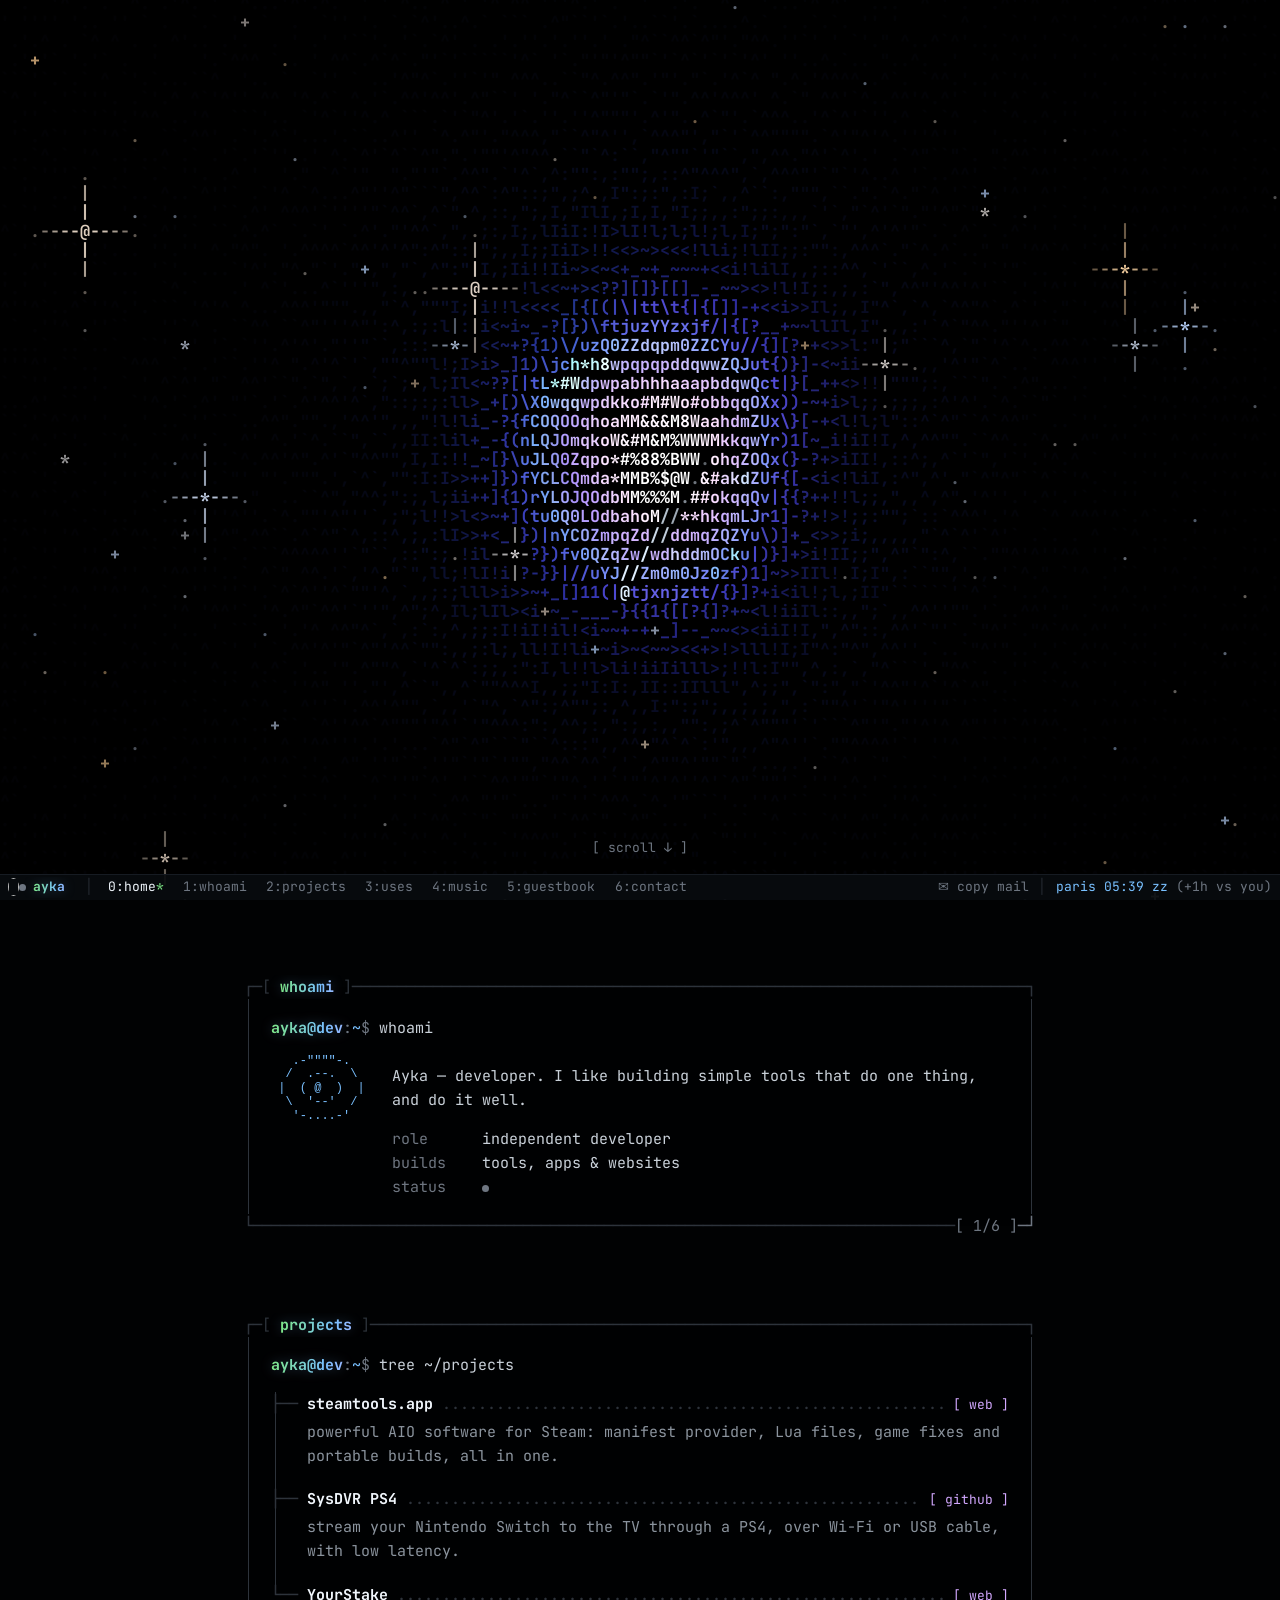
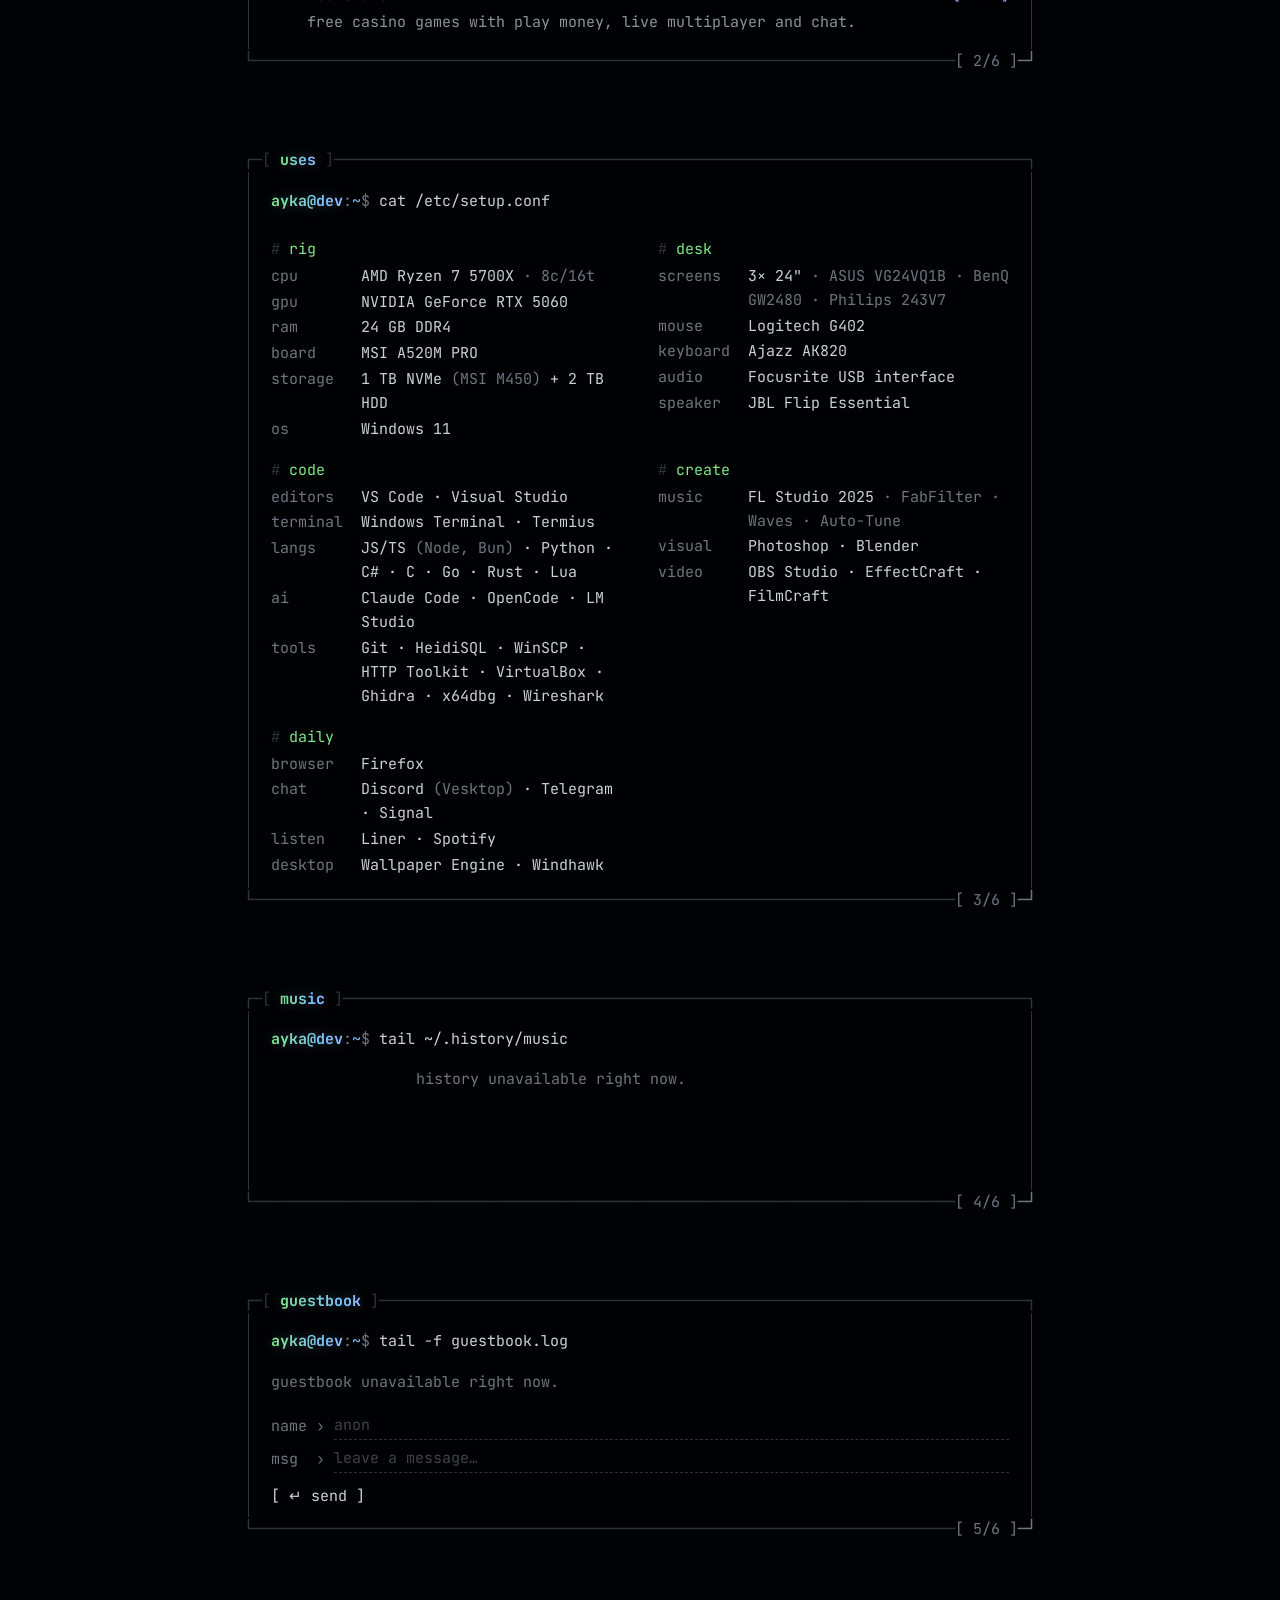
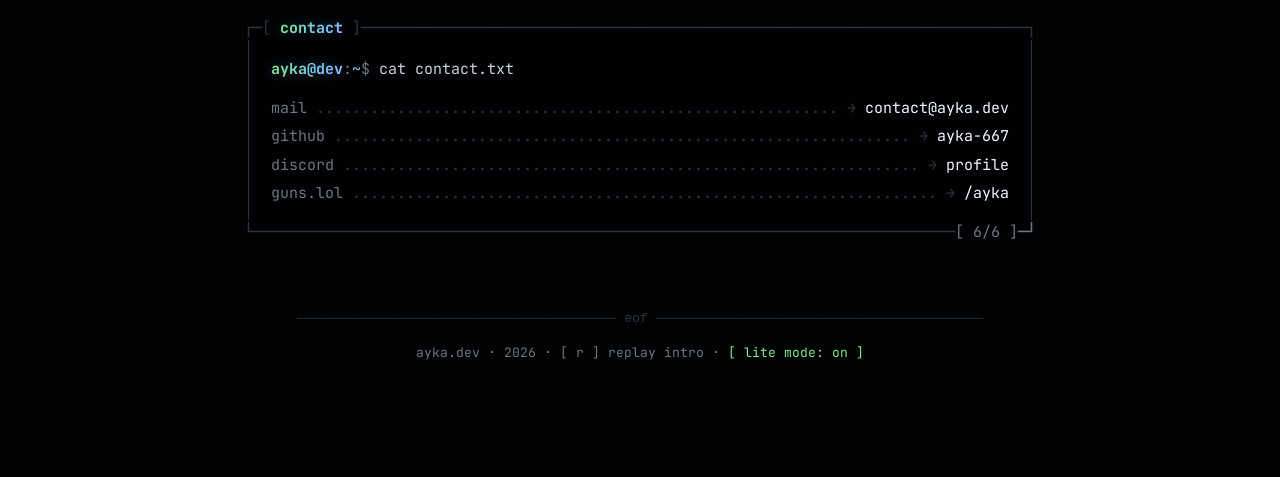
==== commit ba9670b2: "Connect the site to the API on workers-api.ayka.dev The Worker is deployed on my own domain (workers" ====
--- a/index.html
+++ b/index.html
@@ -2687,7 +2687,7 @@
    API (Cloudflare Worker): visitor counter, music history, guestbook
    ===================================================================== */
 var API = /^(localhost|127\.0\.0\.1)$/.test(location.hostname) && /[?&]localapi\b/.test(location.search)
-	? "http://127.0.0.1:8787" : "https://ayka-api.REPLACE_ME.workers.dev";
+	? "http://127.0.0.1:8787" : "https://workers-api.ayka.dev";
 var API_READY = API.indexOf("REPLACE_ME") < 0;
 function api(path, opt){
 	if (!API_READY) return Promise.reject(new Error("coming soon"));
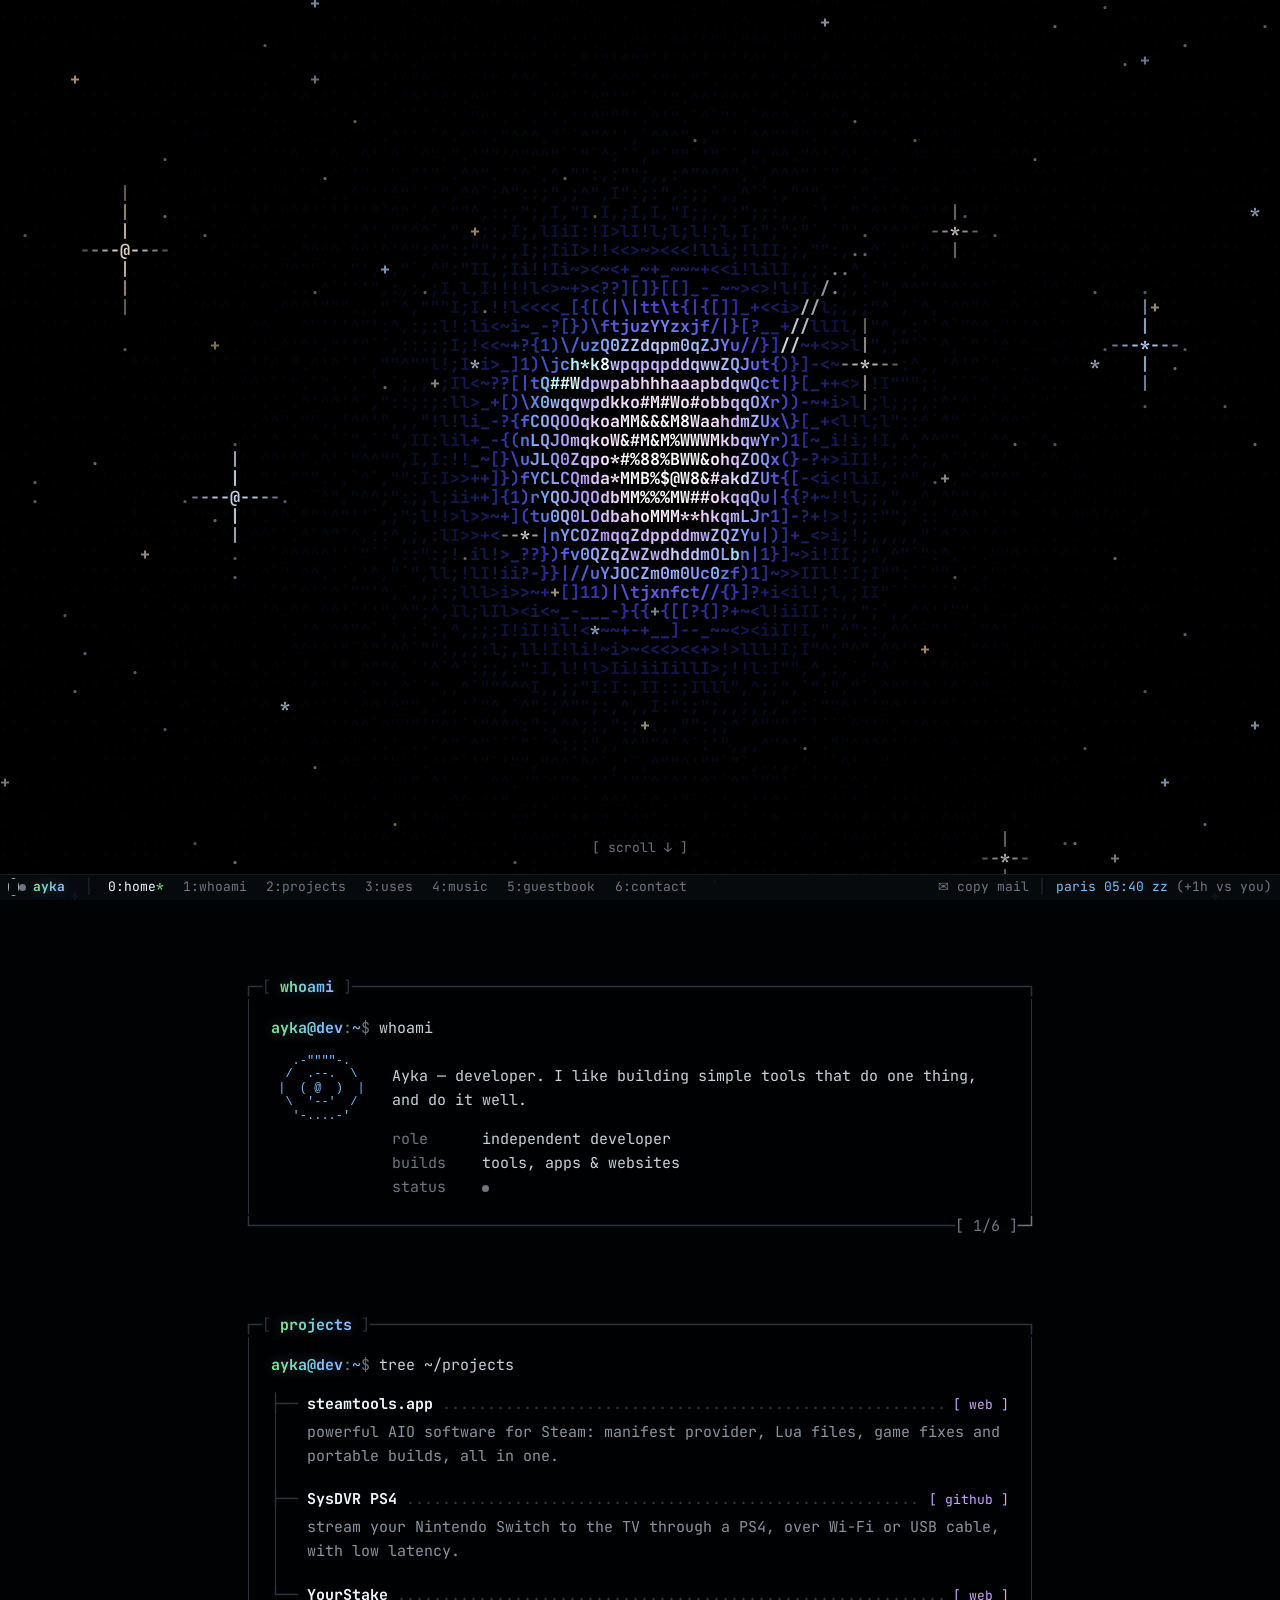
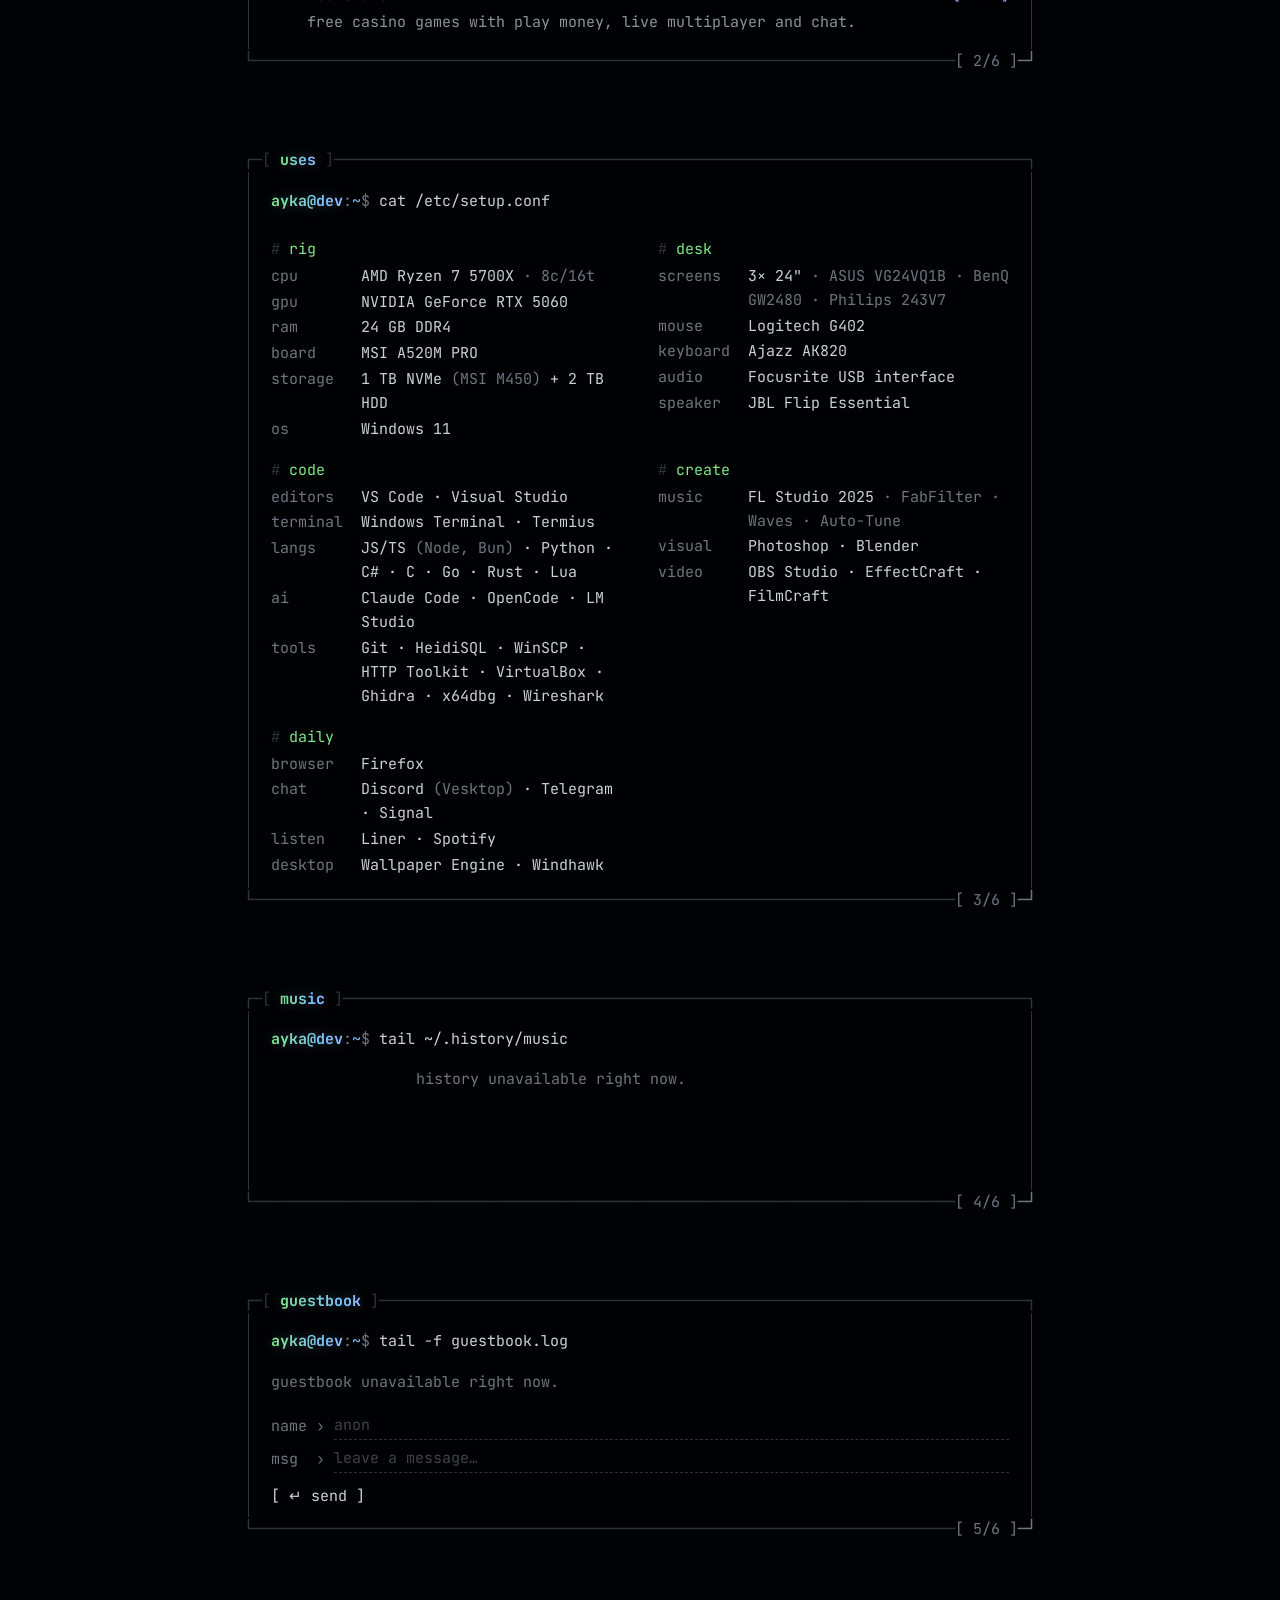
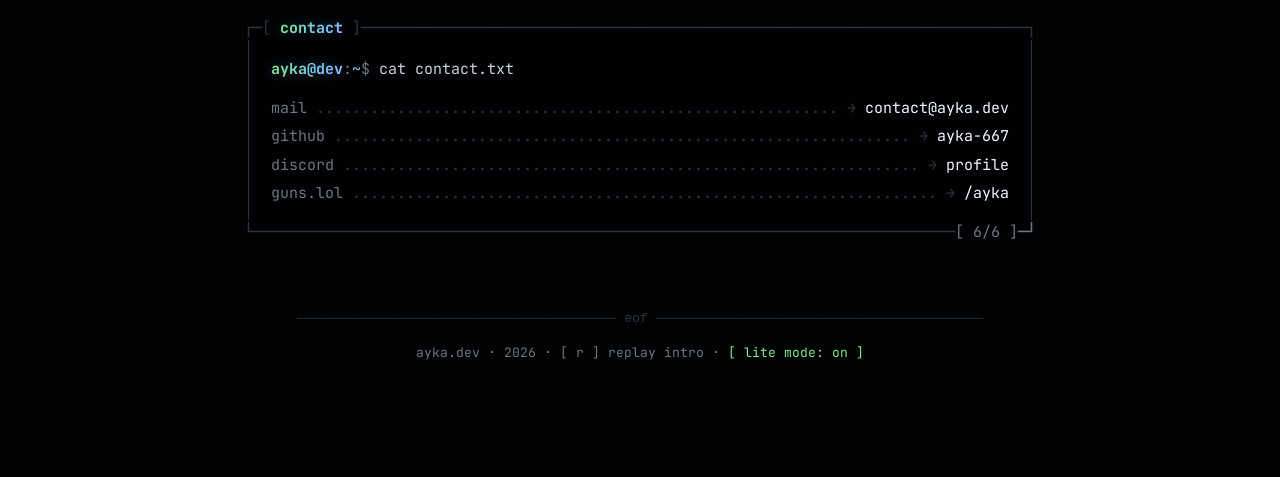
==== commit 9c54171b: "Fix intro on reload, record music on demand - a reload starts from the top so the intro no longer pl" ====
--- a/index.html
+++ b/index.html
@@ -805,6 +805,11 @@
 "use strict";
 
 var reduce = matchMedia("(prefers-reduced-motion: reduce)").matches;
+/* a reload must start from the top: the browser would otherwise restore the old scroll position
+   and the intro would play behind the content boxes */
+if ("scrollRestoration" in history) history.scrollRestoration = "manual";
+scrollTo(0, 0);
+addEventListener("load", function(){ if (phase !== "site") scrollTo(0, 0); });
 /* lite mode: lower resolution and frame rate on weak devices, data saver, or small touch screens.
    the visitor can force it on/off from the footer (saved). */
 var liteSaved = null;
@@ -1702,6 +1707,7 @@
 drawLite();
 
 function boot(){
+	scrollTo(0, 0);
 	measureFont();
 	buildTextures();
 	layout();
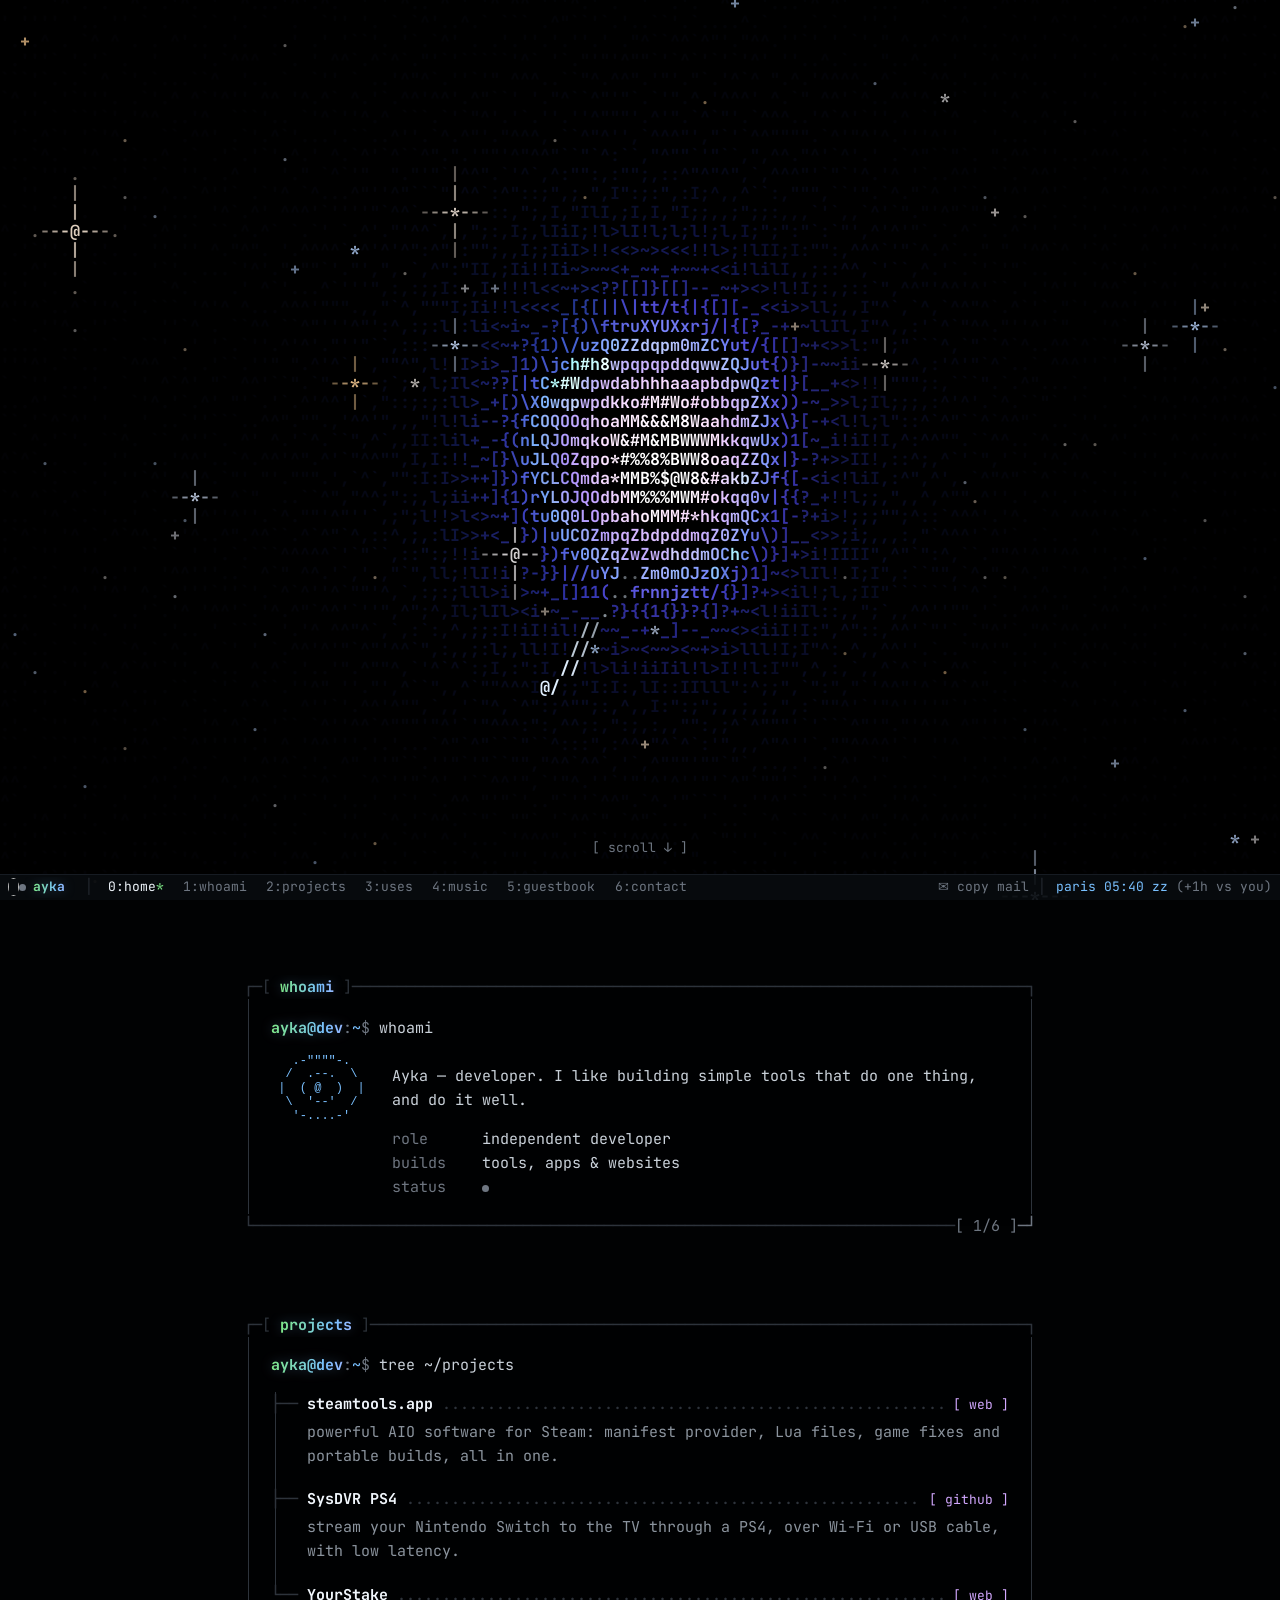
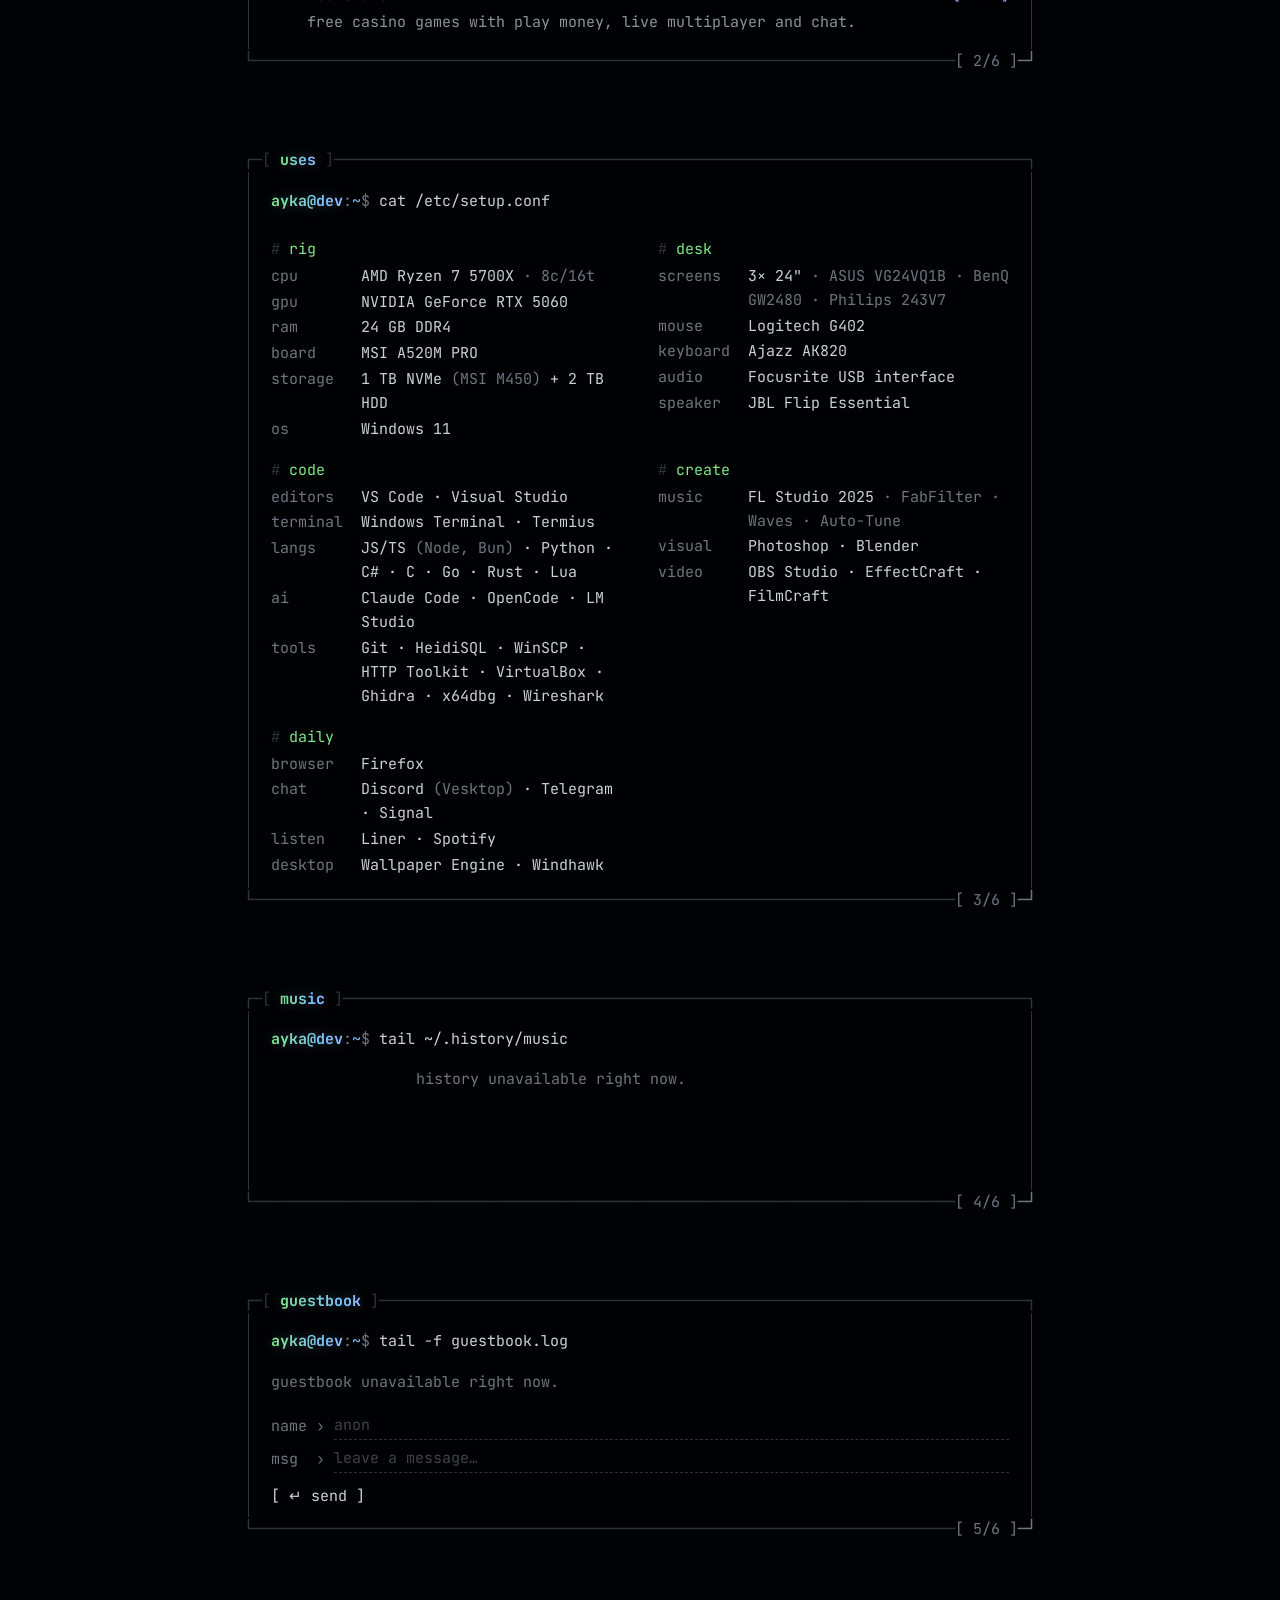
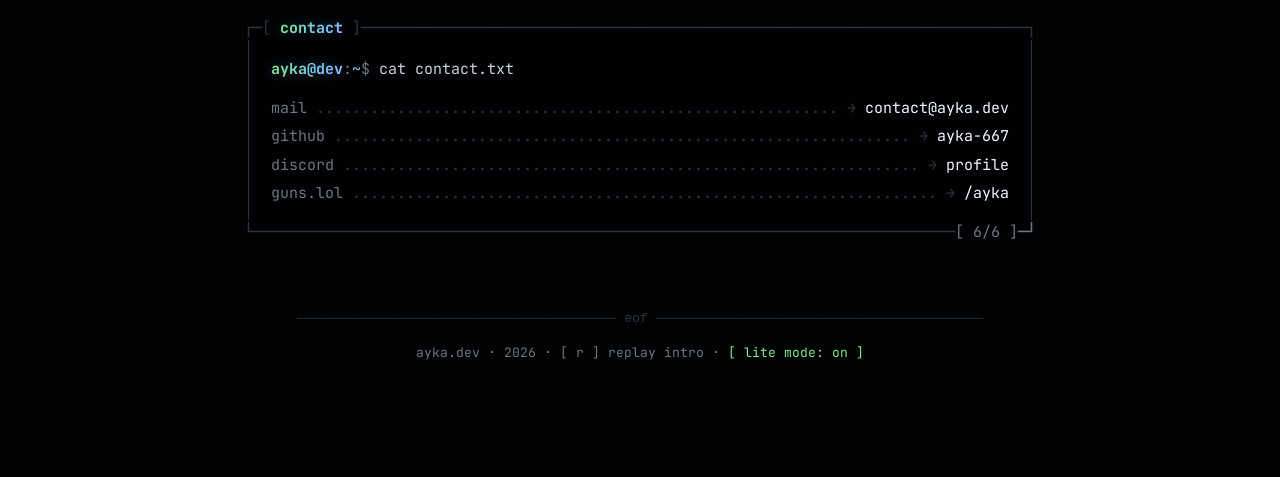
==== commit c4ab7e00: "Guestbook: latest 25 messages, pinned messages for the admin Co-Authored-By: Claude Opus 5.5 <norepl" ====
--- a/index.html
+++ b/index.html
@@ -376,6 +376,10 @@
 .gb-list .nm{color:var(--blue)}
 .gb-list .del{color:var(--dim);margin-left:1ch}
 .gb-list .del:hover{color:var(--red)}
+.gb-list .pin{color:var(--dim);margin-left:1ch}
+.gb-list .pin:hover{color:var(--purple)}
+.gb-list li.pinned{padding:.15em .8ch;margin:.15em -.8ch .5em;background:rgba(210,168,255,.07);border-left:2px solid var(--purple)}
+.gb-list .pn{color:var(--purple)}
 .gb-list li.new{animation:gbnew 1.6s ease}
 @keyframes gbnew{from{background:rgba(126,231,135,.18)}to{background:transparent}}
 .gb-form{display:grid;grid-template-columns:auto 1fr;gap:.35em 1ch;align-items:center}
@@ -2772,10 +2776,14 @@
 	return d.toLocaleDateString("en-GB", { day: "2-digit", month: "short" }).toLowerCase() + " " +
 		d.toLocaleTimeString("en-GB", { hour: "2-digit", minute: "2-digit", hourCycle: "h23" });
 }
+var GB_MAX = 25;
 function gbItem(m, isNew){
-	return '<li data-id="' + m.id + '"' + (isNew ? ' class="new"' : "") + '><span class="ts">[' + gbDate(m.at) + ']</span> <span class="nm">' +
-		esc(m.name) + '</span><span class="dim">:</span> ' + esc(m.msg) +
-		(adminKey ? '<button type="button" class="del" title="hide this message">[x]</button>' : "") + "</li>";
+	var cls = (m.pinned ? "pinned" : "") + (isNew ? " new" : "");
+	return '<li data-id="' + m.id + '"' + (cls.trim() ? ' class="' + cls.trim() + '"' : "") + ">" +
+		(m.pinned ? '<span class="pn">[pinned]</span> ' : "") +
+		'<span class="ts">[' + gbDate(m.at) + ']</span> <span class="nm">' + esc(m.name) + '</span><span class="dim">:</span> ' + esc(m.msg) +
+		(adminKey ? '<button type="button" class="pin" data-on="' + (m.pinned ? 0 : 1) + '" title="' + (m.pinned ? "unpin" : "pin to the top") + '">[' + (m.pinned ? "unpin" : "pin") + "]</button>" +
+			'<button type="button" class="del" title="hide this message">[x]</button>' : "") + "</li>";
 }
 function loadBook(){
 	api("/guestbook").then(function(j){
@@ -2796,7 +2804,12 @@
 			gbSay("✓ thanks!", "ok");
 			if (j.message){
 				if (!gbList.querySelector("li[data-id]")) gbList.innerHTML = "";
-				gbList.insertAdjacentHTML("afterbegin", gbItem(j.message, true));
+				/* new message goes right under the pinned ones; keep only the latest GB_MAX */
+				var pins = gbList.querySelectorAll("li.pinned"), after = pins[pins.length - 1];
+				if (after) after.insertAdjacentHTML("afterend", gbItem(j.message, true));
+				else gbList.insertAdjacentHTML("afterbegin", gbItem(j.message, true));
+				var rest = gbList.querySelectorAll("li[data-id]:not(.pinned)");
+				for (var k = GB_MAX; k < rest.length; k++) rest[k].remove();
 				gbList.scrollTop = 0;
 			}
 			try { localStorage.setItem("ayka-gb-name", name); } catch (err){}
@@ -2805,6 +2818,13 @@
 		.then(function(){ gbSend.disabled = false; setTimeout(function(){ if (gbState.className !== "err") gbSay(""); }, 3000); });
 });
 gbList.addEventListener("click", function(e){
+	var p = e.target.closest(".pin");
+	if (p && adminKey){
+		api("/guestbook/" + p.closest("li").dataset.id + "/pin", { method: "POST",
+			headers: { "X-Admin-Key": adminKey, "Content-Type": "application/json" }, body: JSON.stringify({ pinned: p.dataset.on === "1" }) })
+			.then(loadBook).catch(function(err){ gbSay(err.message, "err"); });
+		return;
+	}
 	var b = e.target.closest(".del");
 	if (!b || !adminKey) return;
 	var li = b.closest("li");
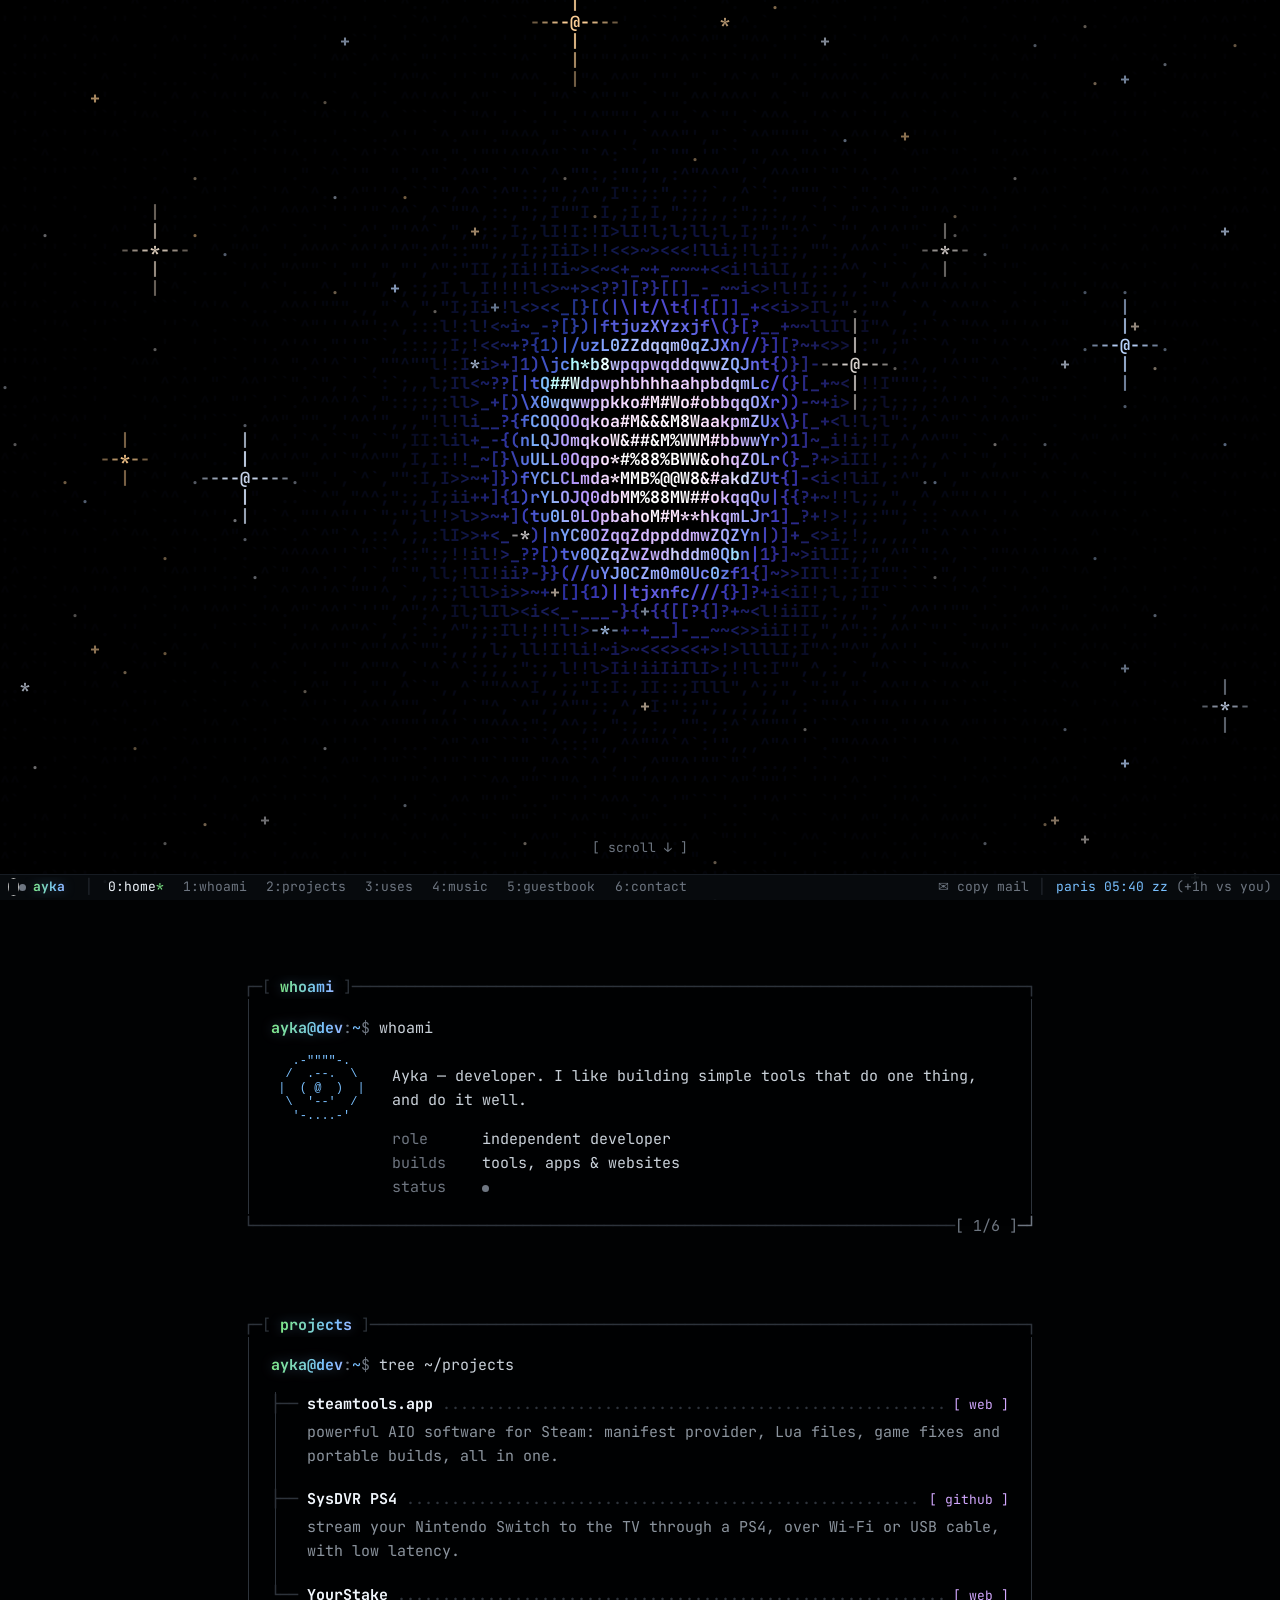
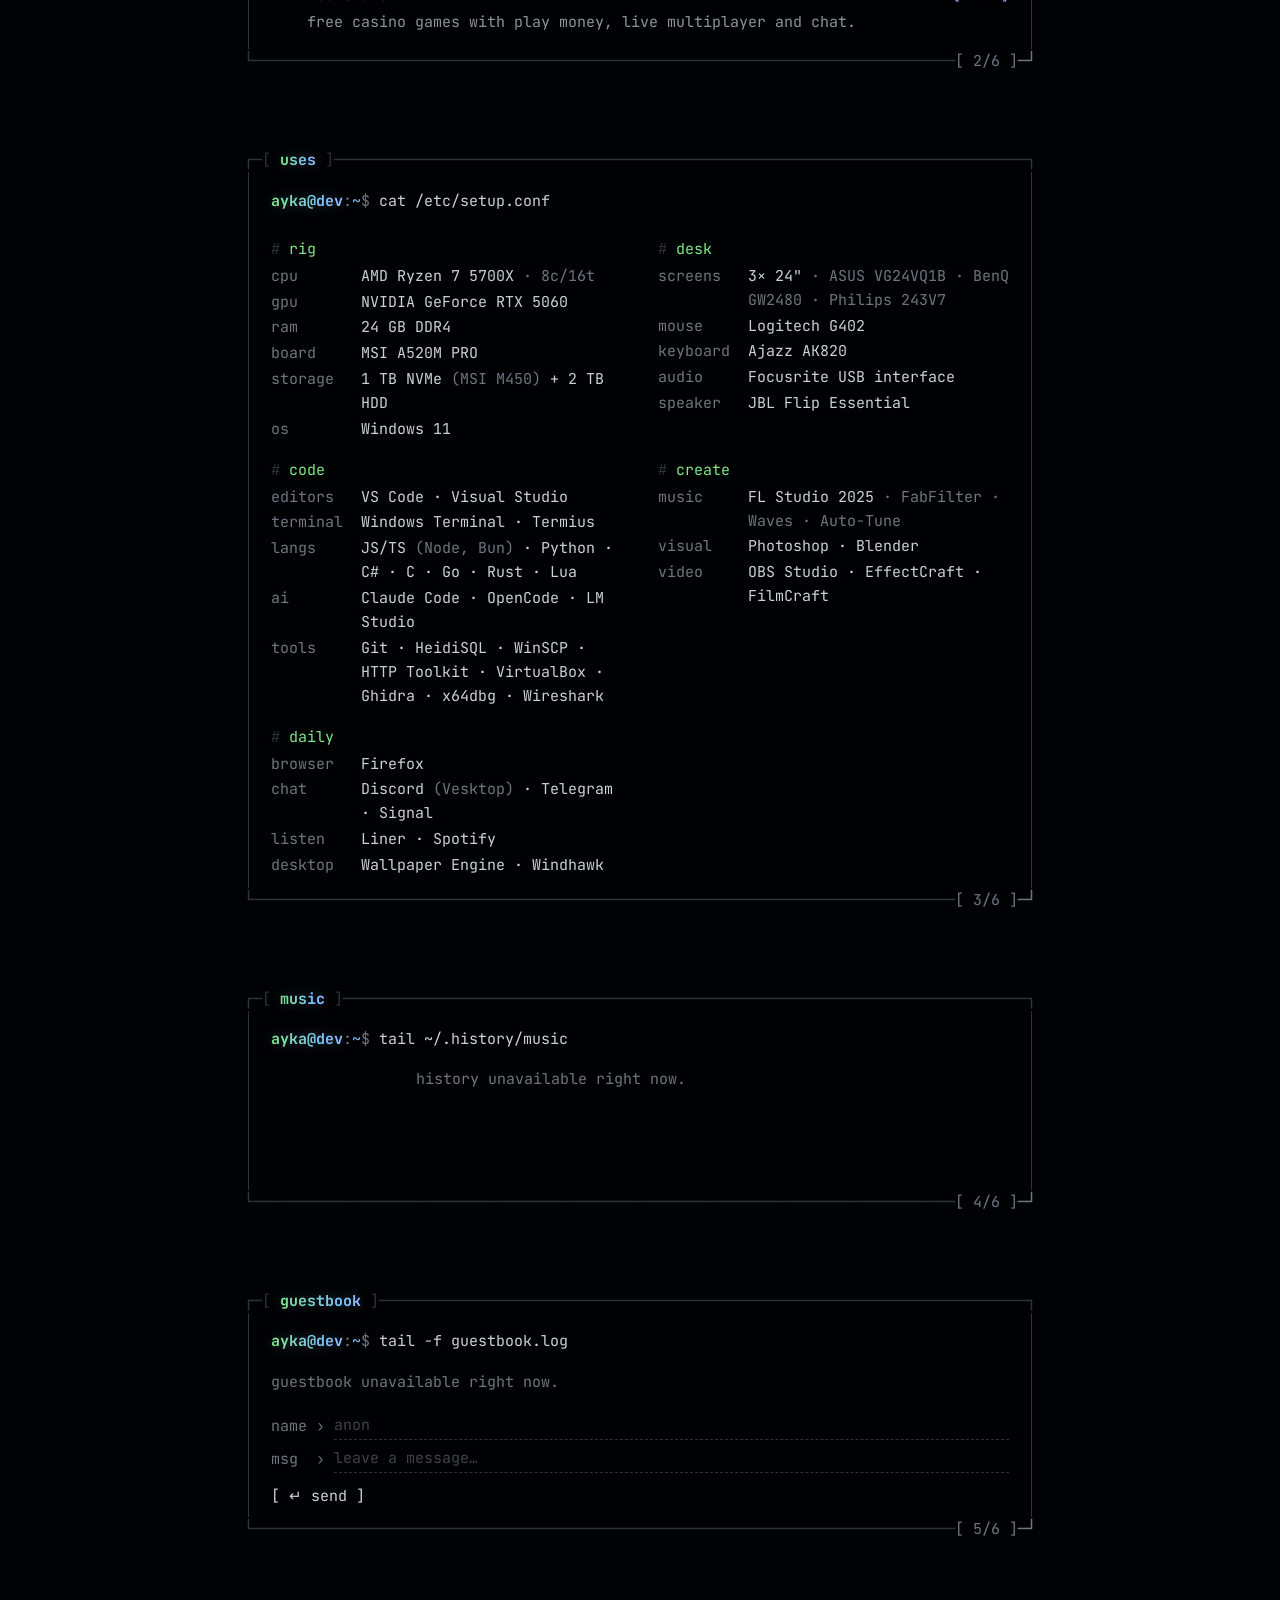
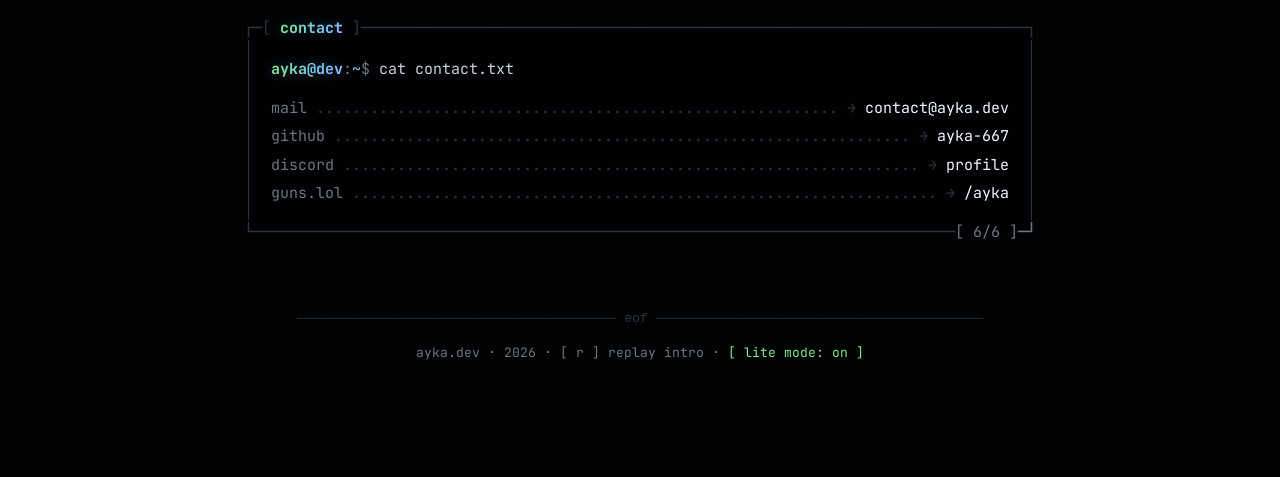
==== commit 169cbf71: "Reserved guestbook names, accurate "last push" - guestbook: names like ayka / steamtools / admin (an" ====
--- a/index.html
+++ b/index.html
@@ -2560,16 +2560,28 @@
 	gh.hidden = false;
 	document.getElementById("gh-sep").hidden = false;
 }
+/* the public events feed lags by hours, so also look at my own repos' "pushed_at" (always fresh)
+   and keep whichever is newest; events still catch pushes to org repos */
 (function github(){
-	var KEY = "ayka-gh-push", cached = null;
+	var KEY = "ayka-gh-push2", cached = null;
 	try { cached = JSON.parse(sessionStorage.getItem(KEY)); } catch (e){}
 	if (cached && Date.now() - cached.t < 15 * 60000){ if (cached.ev) showGh(cached.ev); return; }
-	fetch("https://api.github.com/users/ayka-667/events/public?per_page=30").then(function(r){ return r.ok ? r.json() : []; }).then(function(list){
-		var push = (list || []).filter(function(e){ return e.type === "PushEvent"; })[0];
-		var ev = push ? { repo: push.repo.name, at: push.created_at } : null;
+	var fromEvents = fetch("https://api.github.com/users/ayka-667/events/public?per_page=30")
+		.then(function(r){ return r.ok ? r.json() : []; })
+		.then(function(list){
+			return (Array.isArray(list) ? list : []).filter(function(e){ return e.type === "PushEvent"; })
+				.map(function(e){ return { repo: e.repo.name, at: e.created_at }; });
+		}, function(){ return []; });
+	var fromRepos = cachedJSON("ayka-gh-repos", "https://api.github.com/users/ayka-667/repos?per_page=100", 30 * 60000)
+		.then(function(list){
+			return (Array.isArray(list) ? list : []).filter(function(r){ return r.pushed_at; })
+				.map(function(r){ return { repo: r.full_name, at: r.pushed_at }; });
+		}, function(){ return []; });
+	Promise.all([fromEvents, fromRepos]).then(function(all){
+		var ev = all[0].concat(all[1]).sort(function(a, b){ return Date.parse(b.at) - Date.parse(a.at); })[0] || null;
 		try { sessionStorage.setItem(KEY, JSON.stringify({ t: Date.now(), ev: ev })); } catch (e){}
 		if (ev) showGh(ev);
-	}).catch(function(){});
+	});
 })();
 
 /* cached fetch of a JSON API (sessionStorage, so a visit costs one request per API) */
@@ -2797,7 +2809,9 @@
 	var name = document.getElementById("gb-name").value.trim(), msg = document.getElementById("gb-msg").value.trim();
 	if (msg.length < 2){ gbSay("write a message first", "err"); return; }
 	gbSend.disabled = true; gbSay("sending…");
-	api("/guestbook", { method: "POST", headers: { "Content-Type": "application/json" },
+	var hdr = { "Content-Type": "application/json" };
+	if (adminKey) hdr["X-Admin-Key"] = adminKey;
+	api("/guestbook", { method: "POST", headers: hdr,
 		body: JSON.stringify({ name: name, msg: msg, website: document.getElementById("gb-hp").value }) })
 		.then(function(j){
 			document.getElementById("gb-msg").value = "";
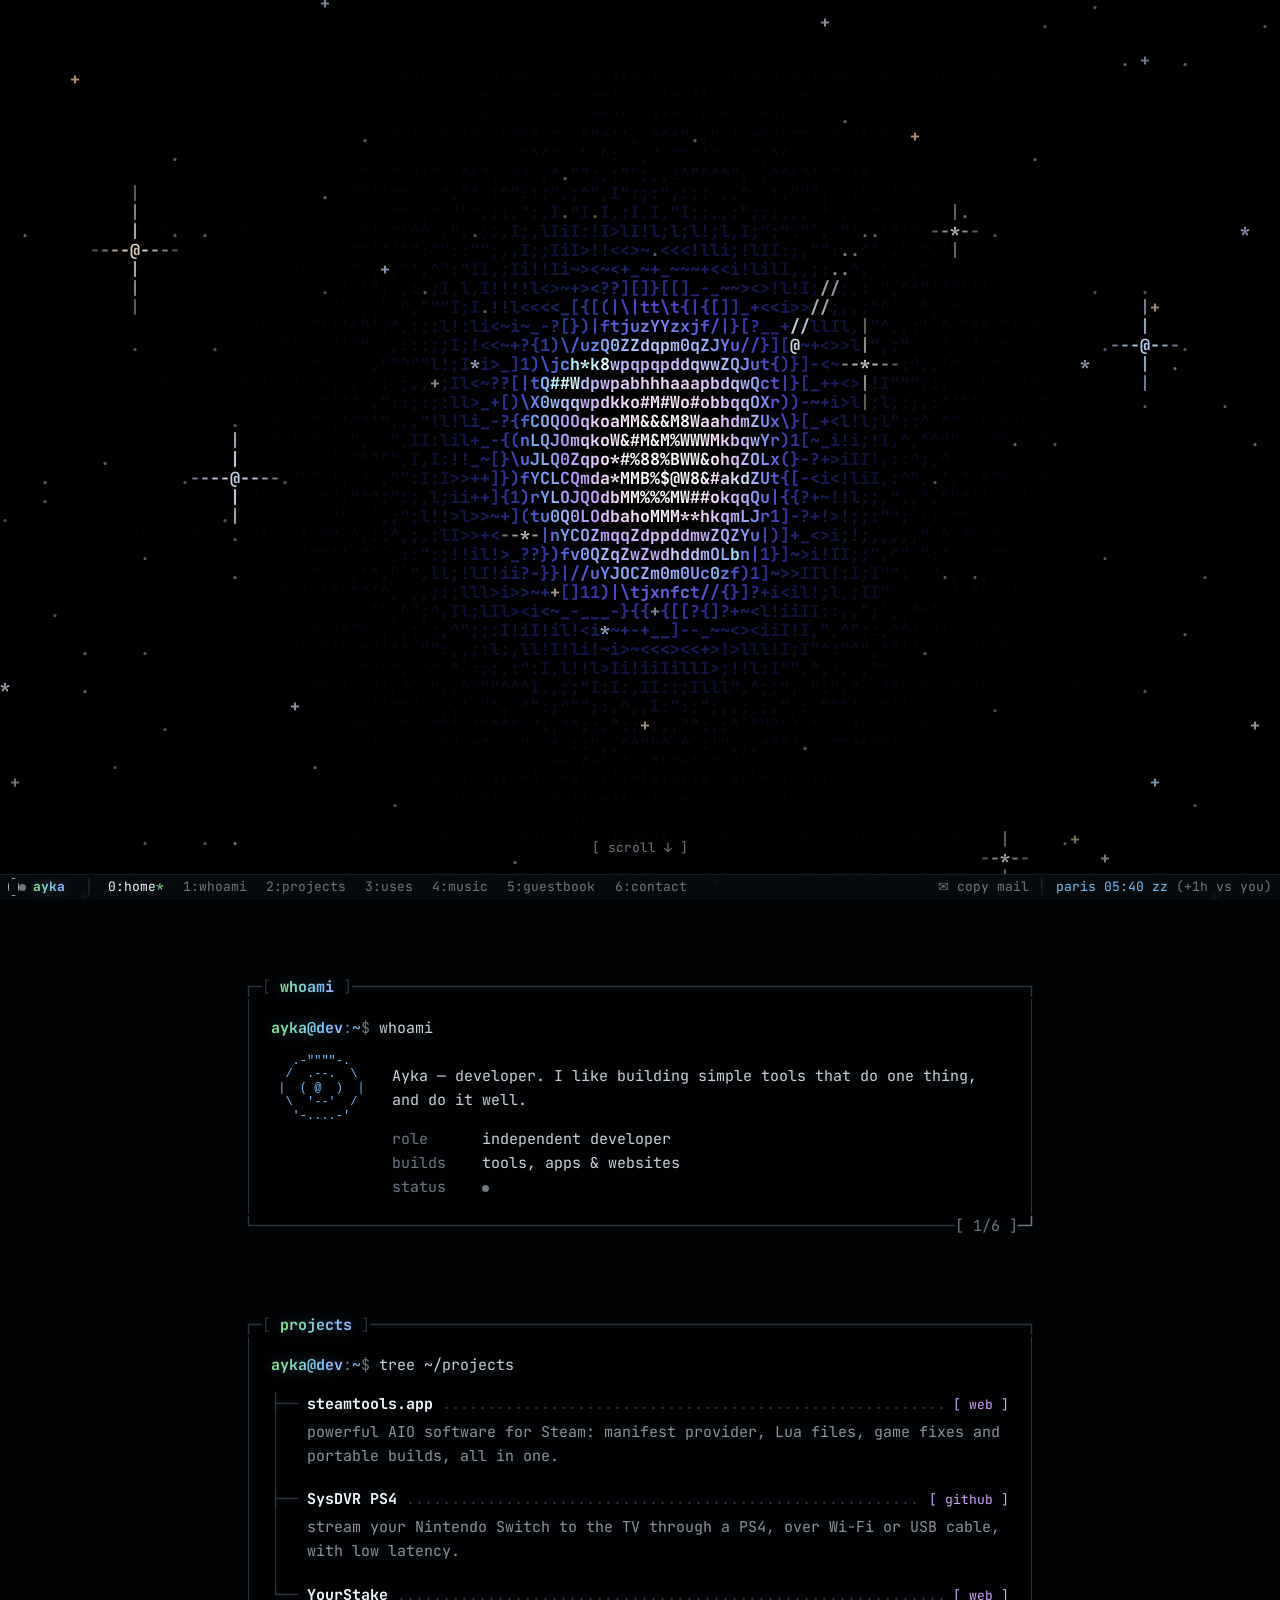
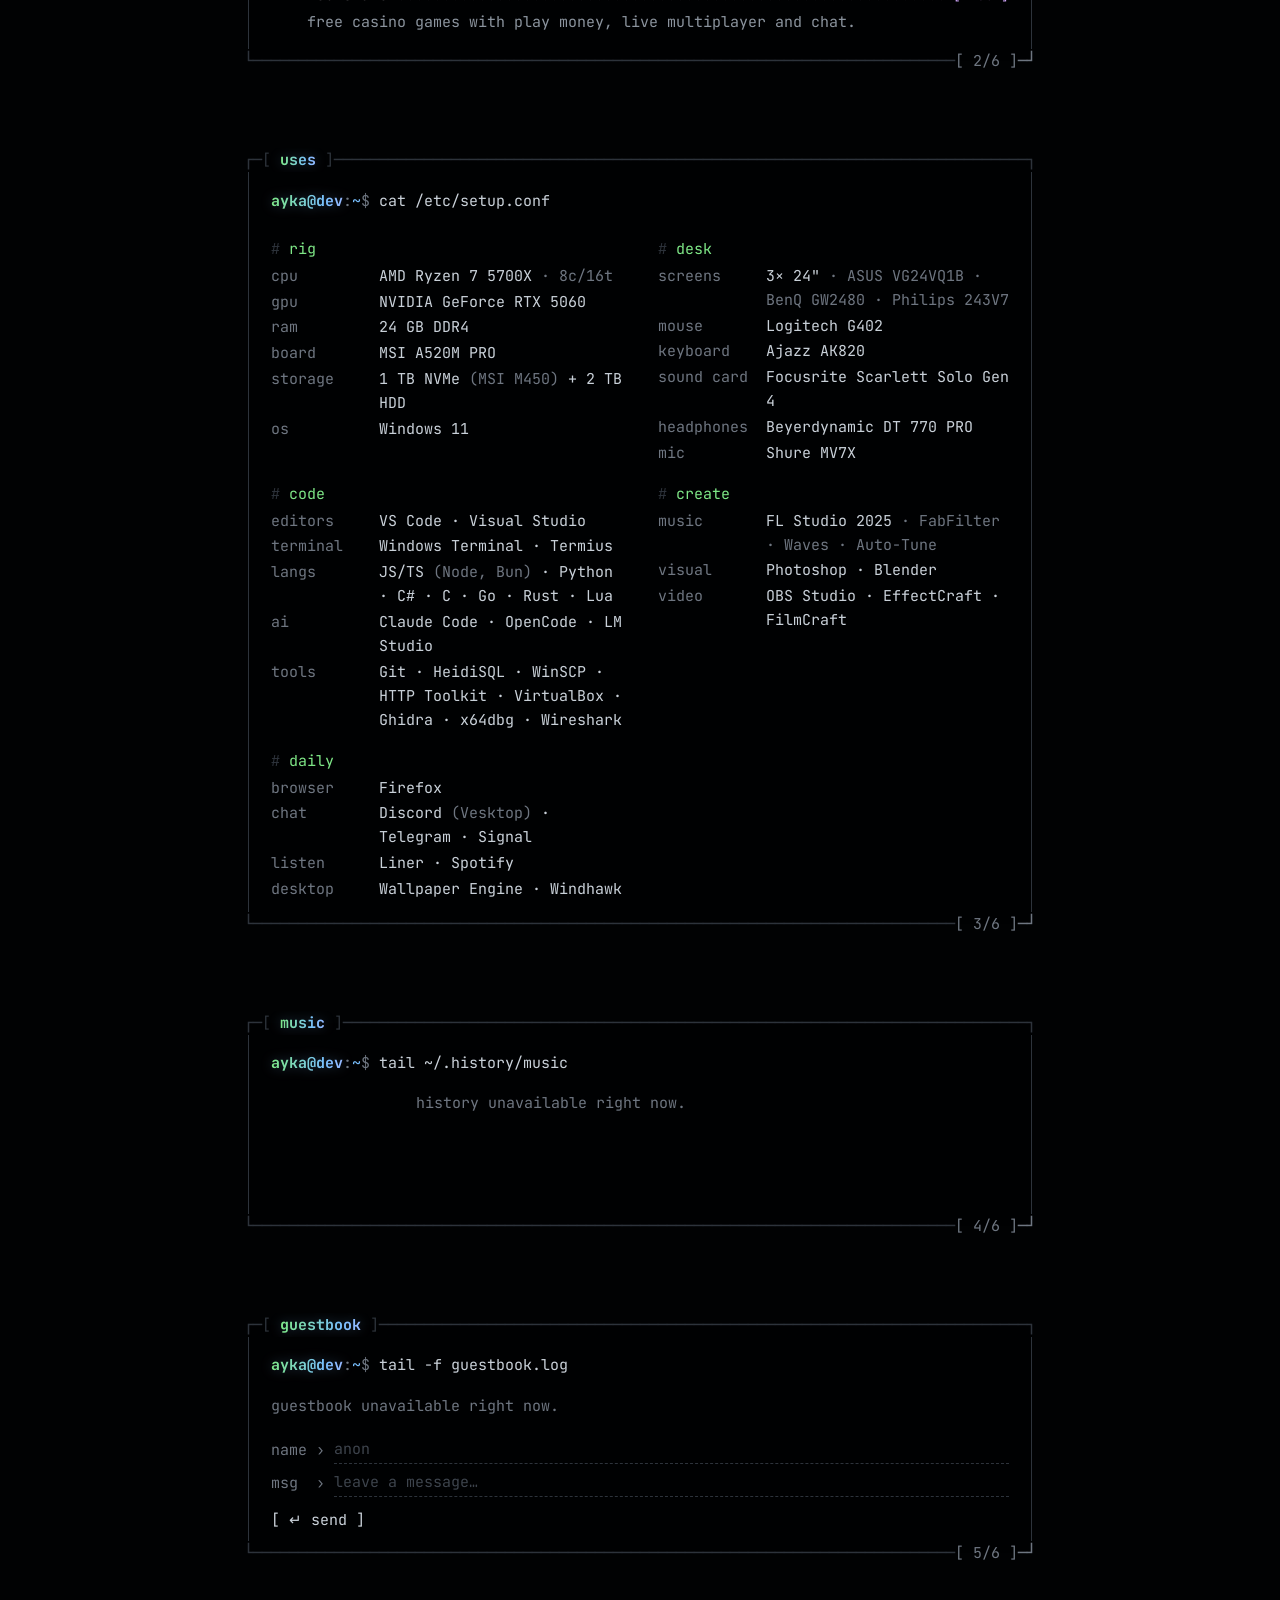
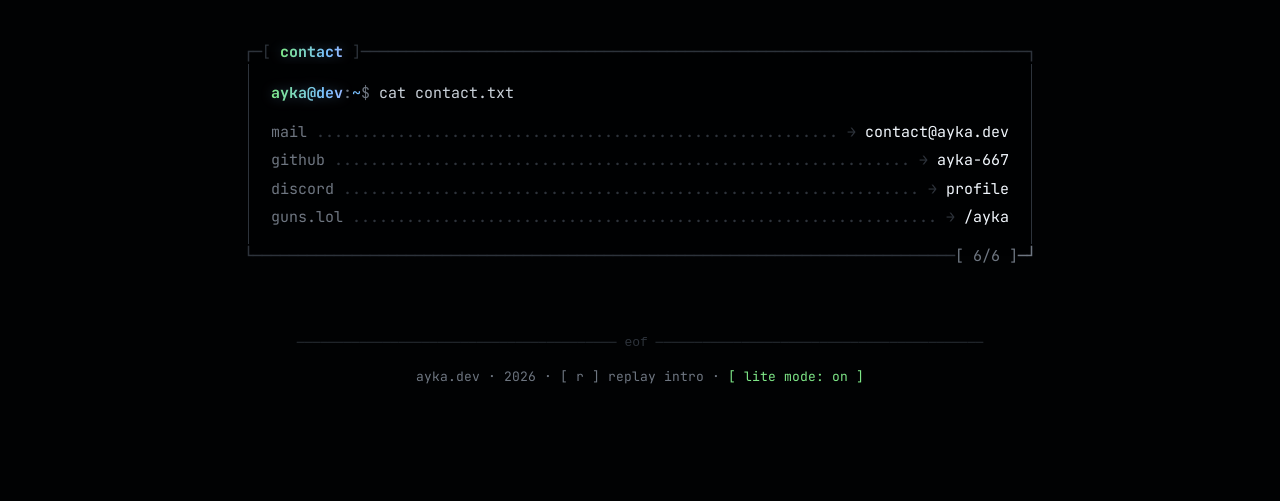
==== commit 0fb52601: "uses: new audio gear; music history capped at 5 tracks Co-Authored-By: Claude Opus 5.5 <noreply@anth" ====
--- a/index.html
+++ b/index.html
@@ -347,7 +347,7 @@
 .uses h3::before{content:"# ";color:var(--line)}
 .uses ul{list-style:none;padding:0;margin:0}
 .uses li{display:flex;gap:1ch;margin:.12em 0}
-.uses .k{width:9ch;flex:none;color:var(--dim)}
+.uses .k{width:11ch;flex:none;color:var(--dim)}
 .uses .v{min-width:0;color:var(--fg)}
 .uses .v i{font-style:normal;color:var(--dim)}
 
@@ -700,7 +700,7 @@
 			<p class="cmd"><span class="ps rgb">ayka@dev</span><span class="dim">:</span><span class="path">~</span><span class="dim">$</span> cat /etc/setup.conf</p>
 			<div class="uses">
 					<section><h3>rig</h3><ul><li><span class="k">cpu</span><span class="v">AMD Ryzen 7 5700X <i>· 8c/16t</i></span></li><li><span class="k">gpu</span><span class="v">NVIDIA GeForce RTX 5060</span></li><li><span class="k">ram</span><span class="v">24 GB DDR4</span></li><li><span class="k">board</span><span class="v">MSI A520M PRO</span></li><li><span class="k">storage</span><span class="v">1 TB NVMe <i>(MSI M450)</i> + 2 TB HDD</span></li><li><span class="k">os</span><span class="v">Windows 11</span></li></ul></section>
-					<section><h3>desk</h3><ul><li><span class="k">screens</span><span class="v">3× 24" <i>· ASUS VG24VQ1B · BenQ GW2480 · Philips 243V7</i></span></li><li><span class="k">mouse</span><span class="v">Logitech G402</span></li><li><span class="k">keyboard</span><span class="v">Ajazz AK820</span></li><li><span class="k">audio</span><span class="v">Focusrite USB interface</span></li><li><span class="k">speaker</span><span class="v">JBL Flip Essential</span></li></ul></section>
+					<section><h3>desk</h3><ul><li><span class="k">screens</span><span class="v">3× 24" <i>· ASUS VG24VQ1B · BenQ GW2480 · Philips 243V7</i></span></li><li><span class="k">mouse</span><span class="v">Logitech G402</span></li><li><span class="k">keyboard</span><span class="v">Ajazz AK820</span></li><li><span class="k">sound card</span><span class="v">Focusrite Scarlett Solo Gen 4</span></li><li><span class="k">headphones</span><span class="v">Beyerdynamic DT 770 PRO</span></li><li><span class="k">mic</span><span class="v">Shure MV7X</span></li></ul></section>
 					<section><h3>code</h3><ul><li><span class="k">editors</span><span class="v">VS Code · Visual Studio</span></li><li><span class="k">terminal</span><span class="v">Windows Terminal · Termius</span></li><li><span class="k">langs</span><span class="v">JS/TS <i>(Node, Bun)</i> · Python · C# · C · Go · Rust · Lua</span></li><li><span class="k">ai</span><span class="v">Claude Code · OpenCode · LM Studio</span></li><li><span class="k">tools</span><span class="v">Git · HeidiSQL · WinSCP · HTTP Toolkit · VirtualBox · Ghidra · x64dbg · Wireshark</span></li></ul></section>
 					<section><h3>create</h3><ul><li><span class="k">music</span><span class="v">FL Studio 2025 <i>· FabFilter · Waves · Auto-Tune</i></span></li><li><span class="k">visual</span><span class="v">Photoshop · Blender</span></li><li><span class="k">video</span><span class="v">OBS Studio · EffectCraft · FilmCraft</span></li></ul></section>
 					<section><h3>daily</h3><ul><li><span class="k">browser</span><span class="v">Firefox</span></li><li><span class="k">chat</span><span class="v">Discord <i>(Vesktop)</i> · Telegram · Signal</span></li><li><span class="k">listen</span><span class="v">Liner · Spotify</span></li><li><span class="k">desktop</span><span class="v">Wallpaper Engine · Windhawk</span></li></ul></section>
@@ -2767,7 +2767,7 @@
 });
 function loadHistory(){
 	api("/history").then(function(j){
-		mhTracks = (j.tracks || []).slice(0, 10);
+		mhTracks = (j.tracks || []).slice(0, 5);
 		if (mhSel >= mhTracks.length) mhSel = 0;
 		listHistory();
 	}).catch(function(){ mhList.innerHTML = '<li class="mh-empty">' + (API_READY ? "history unavailable right now." : "coming soon.") + "</li>"; });
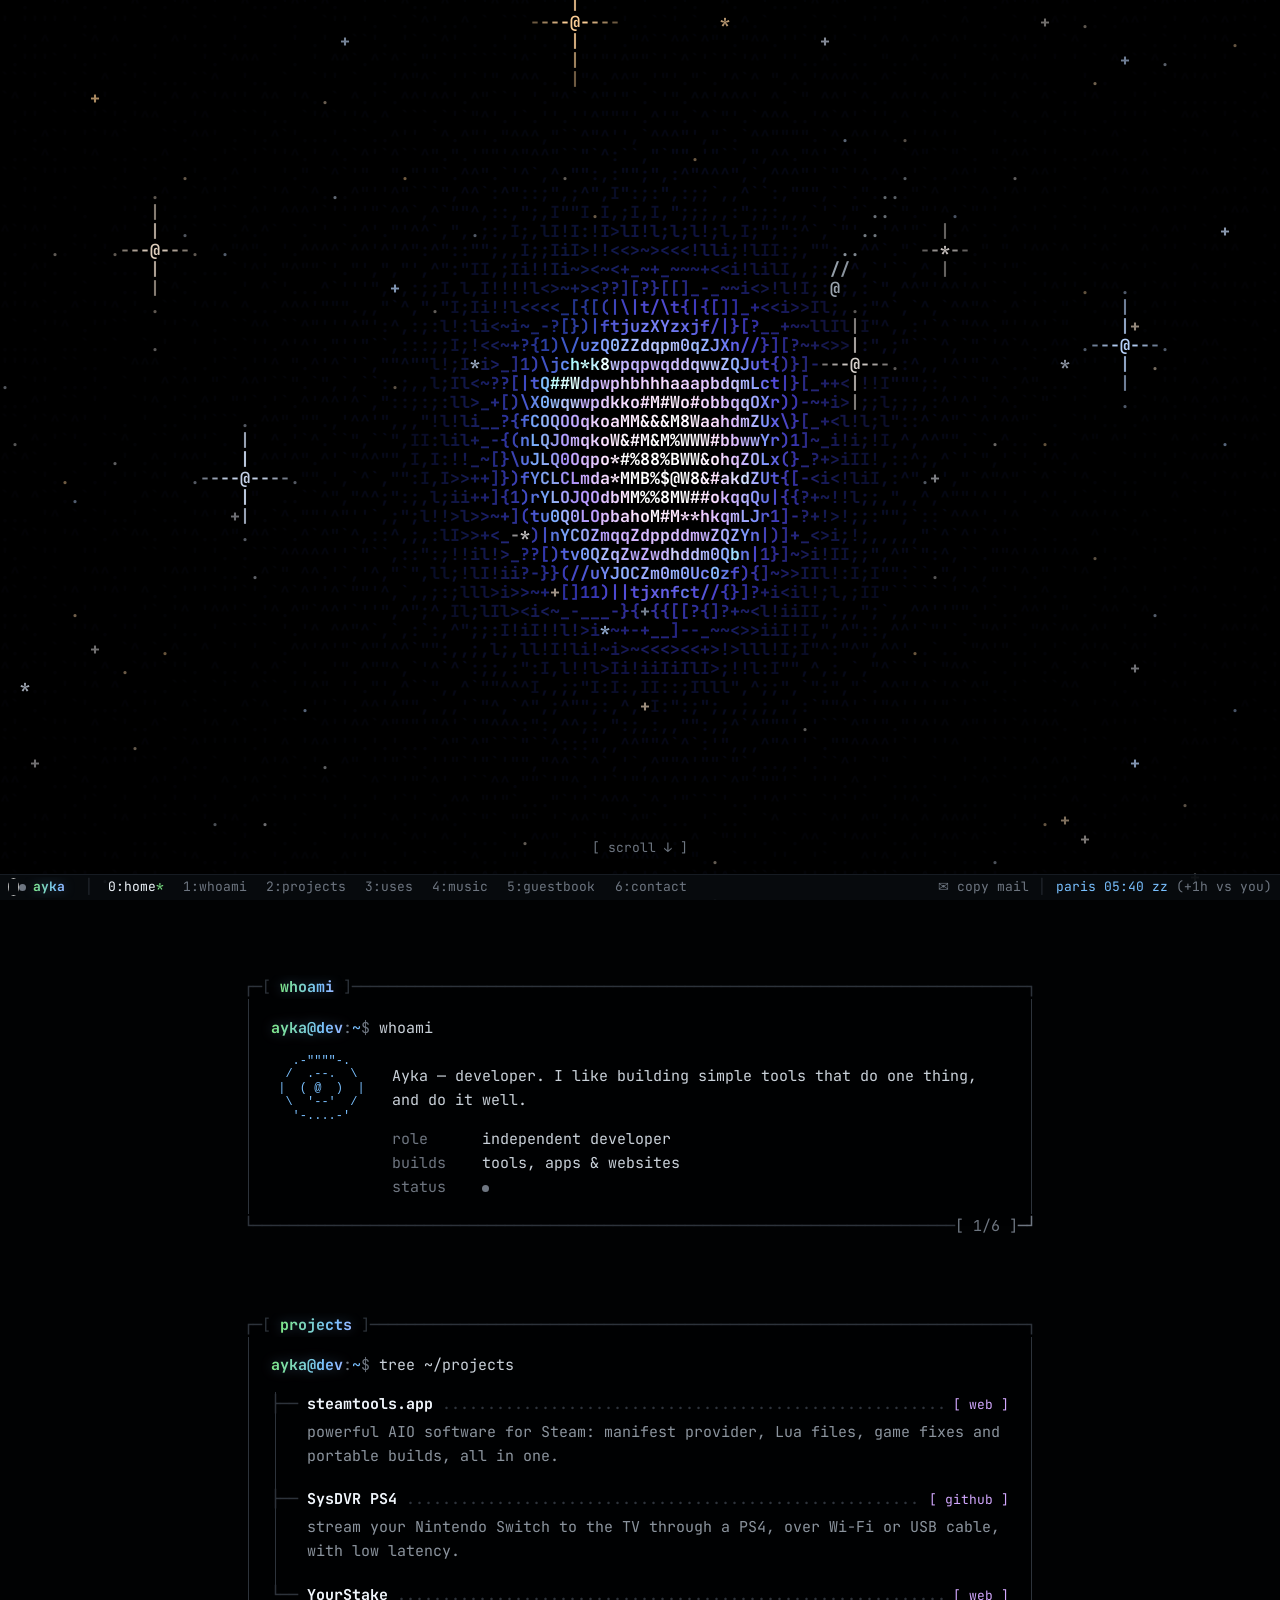
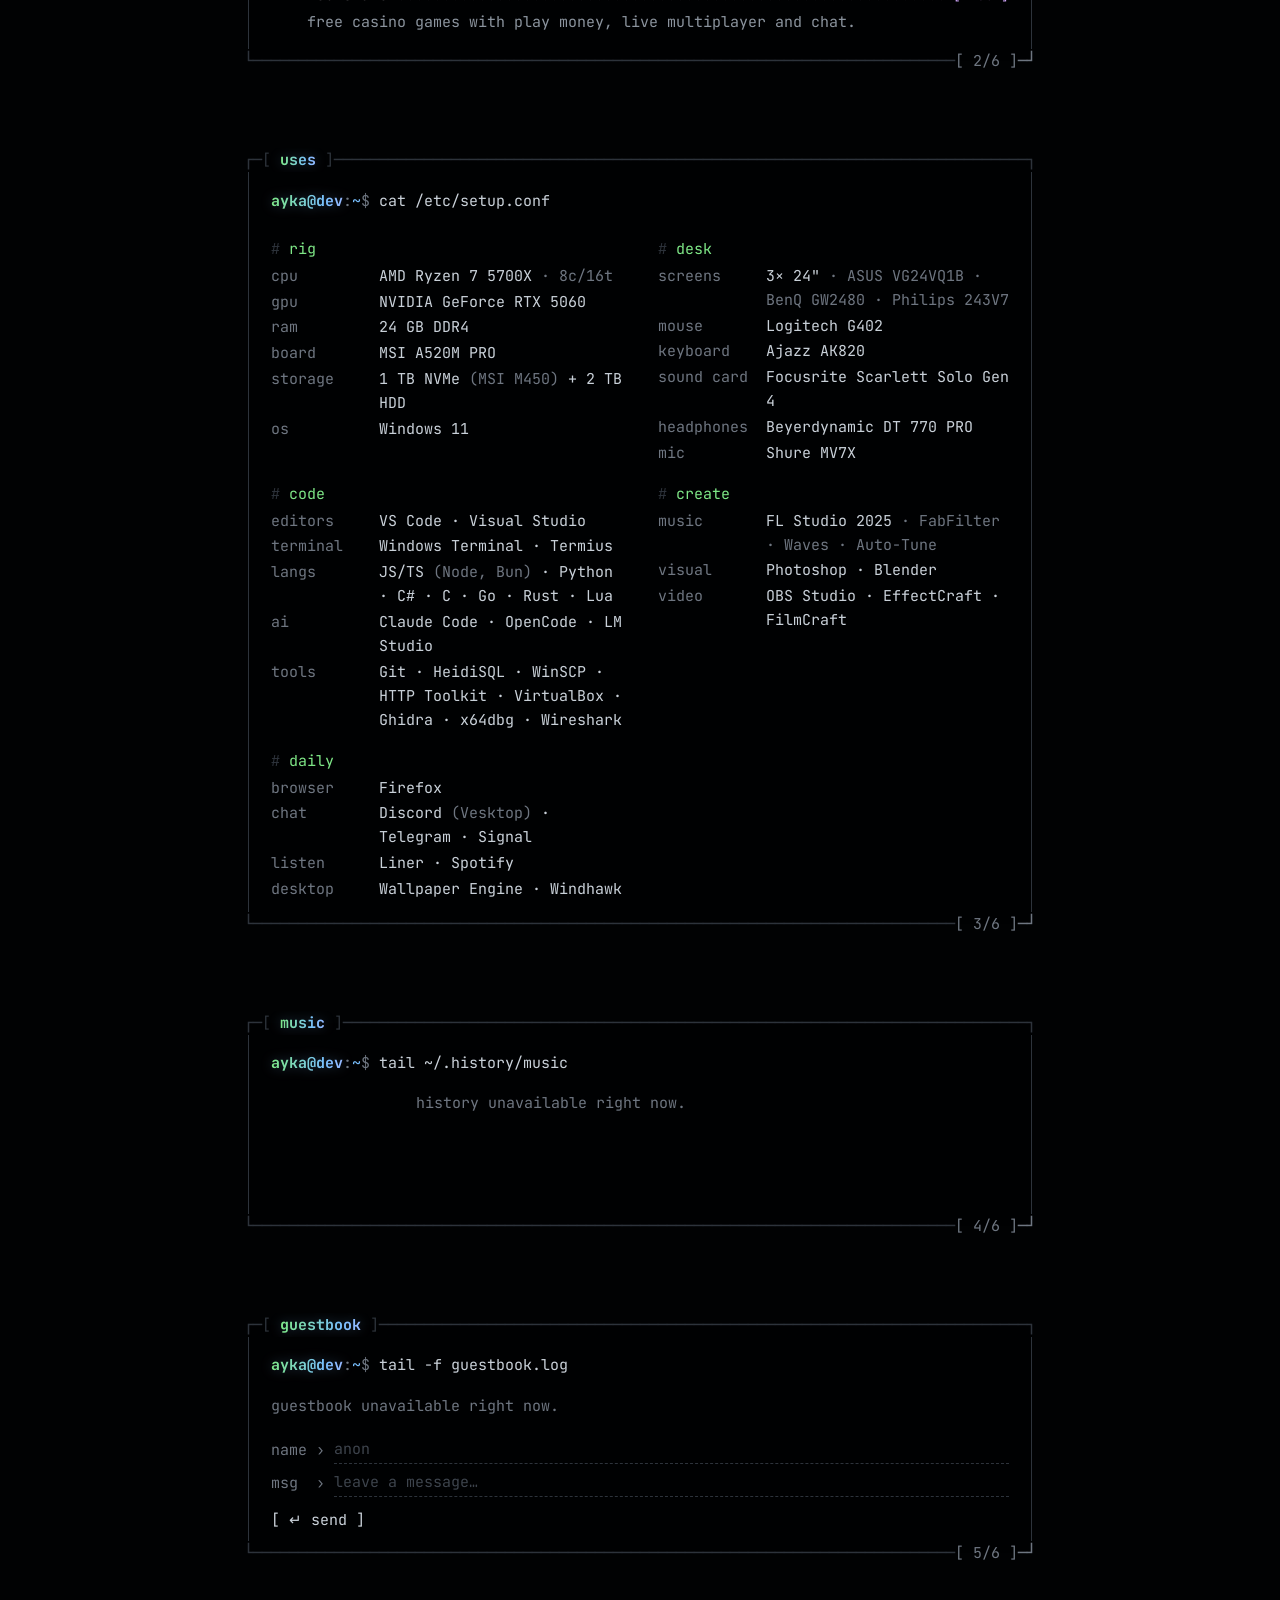
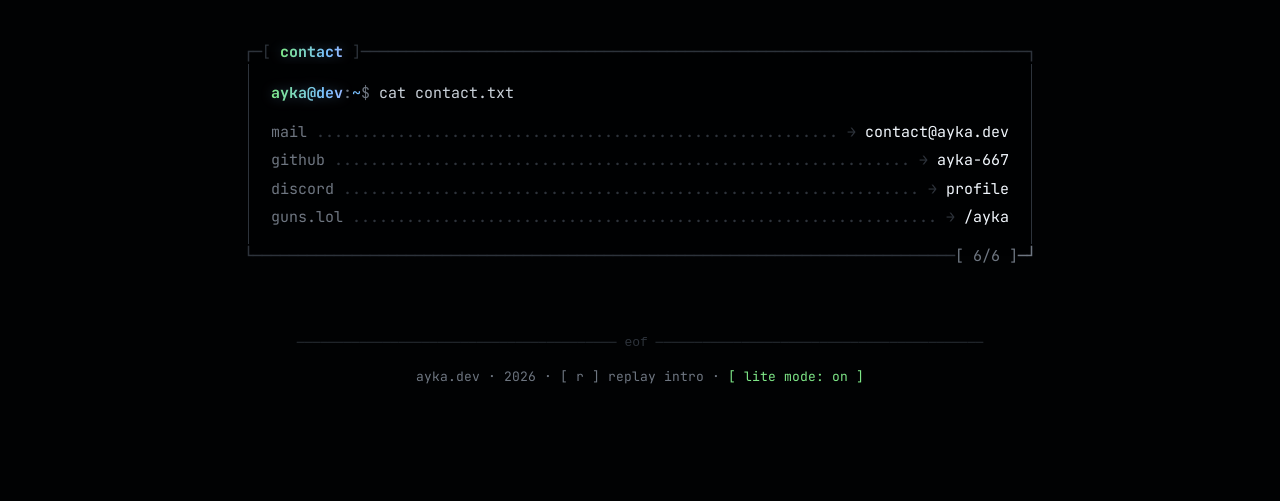
==== commit 5946e362: "hidden game: arrow-key secret code unlocks BUGHUNT, an ASCII shooter with synthesized sound Co-Autho" ====
--- a/index.html
+++ b/index.html
@@ -602,6 +602,11 @@
 	*,*::before,*::after{animation:none!important;transition:none!important}
 }
 
+#game{position:fixed;inset:0;z-index:9999;background:#010203;touch-action:none;user-select:none;-webkit-user-select:none}
+#game[hidden]{display:none}
+#game canvas{display:block;width:100%;height:100%}
+#game-x{position:absolute;top:12px;right:14px;z-index:1;color:var(--dim);font-size:13px;transition:color .2s}
+#game-x:hover{color:var(--hi)}
 noscript .ns{position:relative;z-index:50;max-width:70ch;margin:4em auto;padding:0 16px}
 </style>
 </head>
@@ -797,6 +802,8 @@
 		</div>
 	</div>
 </div>
+
+<div id="game" hidden role="application" aria-label="hidden mini game"><canvas id="game-cv"></canvas><button id="game-x" type="button">[ esc ]</button></div>
 
 <span id="meter" aria-hidden="true" style="position:absolute;left:-9999px;top:0;white-space:pre;visibility:hidden"></span>
 
@@ -1690,7 +1697,15 @@
 /* nothing to draw while the tab is in the background */
 document.addEventListener("visibilitychange", function(){
 	if (document.hidden){ cancelAnimationFrame(rafId); rafId = 0; }
-	else if (phase !== "loading" && !(reduce && phase === "site")){ lastFrame = 0; startLoop(); }
+	else if (phase !== "loading" && !gameOpen && !(reduce && phase === "site")){ lastFrame = 0; startLoop(); }
+});
+
+/* the hidden game covers everything: stop drawing the site behind it */
+var gameOpen = false;
+addEventListener("ayka-game", function(e){
+	gameOpen = !!e.detail;
+	if (gameOpen){ cancelAnimationFrame(rafId); rafId = 0; }
+	else if (phase !== "loading" && !document.hidden && !(reduce && phase === "site")){ lastFrame = 0; startLoop(); }
 });
 
 /* footer toggle for lite mode */
@@ -2977,5 +2992,895 @@
 })();
 </script>
 
+<script>
+/* ---------- hidden game: ↑ ↑ ↓ ↓ ← → ← → (or the same swipes on a phone) ---------- */
+(function(){
+"use strict";
+
+var root = document.getElementById("game"), cv = document.getElementById("game-cv"), ctx = cv.getContext("2d");
+var FONT = '"JetBrains Mono","Cascadia Mono",Consolas,Menlo,monospace';
+var C = { bg: "#010203", fg: "#c9d1d9", hi: "#f0f6fc", dim: "#6e7681", line: "#2d333b", green: "#7ee787", blue: "#79c0ff",
+	purple: "#d2a8ff", red: "#ff7b72", yellow: "#e3b341", orange: "#ffa657" };
+
+function load(k, d){ try { var v = localStorage.getItem(k); return v === null ? d : v; } catch (e){ return d; } }
+function save(k, v){ try { localStorage.setItem(k, v); } catch (e){} }
+var GLOW = (navigator.hardwareConcurrency || 8) > 4 && load("ayka-lite", "") !== "1";
+var REDUCE = matchMedia("(prefers-reduced-motion: reduce)").matches;
+
+function clamp(v, a, b){ return v < a ? a : v > b ? b : v; }
+function rnd(a, b){ return a + Math.random() * (b - a); }
+function pick(a){ return a[Math.floor(Math.random() * a.length)]; }
+function pad(n, l){ return ("0000000000" + n).slice(-l); }
+
+/* ================= secret code ================= */
+var CODE = "up,up,down,down,left,right,left,right", buf = [], open = false;
+function push(d){
+	buf.push(d);
+	if (buf.length > 8) buf.shift();
+	if (buf.join() === CODE){ buf = []; openGame(); }
+}
+var KEYDIR = { ArrowUp: "up", ArrowDown: "down", ArrowLeft: "left", ArrowRight: "right" };
+addEventListener("keydown", function(e){
+	if (open){ onGameKey(e, true); return; }
+	if (e.ctrlKey || e.metaKey || e.altKey || e.repeat) return;
+	var t = e.target;
+	if (t && t.closest && t.closest("input, textarea, [contenteditable]")) return;
+	var d = KEYDIR[e.key];
+	if (d) push(d); else buf = [];
+}, true);
+addEventListener("keyup", function(e){ if (open) onGameKey(e, false); }, true);
+
+var sx = 0, sy = 0, st = 0;
+addEventListener("touchstart", function(e){
+	if (open || e.touches.length !== 1) return;
+	sx = e.touches[0].clientX; sy = e.touches[0].clientY; st = Date.now();
+}, { passive: true, capture: true });
+addEventListener("touchend", function(e){
+	if (open || !e.changedTouches.length) return;
+	var t = e.changedTouches[0], dx = t.clientX - sx, dy = t.clientY - sy;
+	if (Date.now() - st > 900) return;
+	if (Math.max(Math.abs(dx), Math.abs(dy)) < 30){ buf = []; return; }
+	push(Math.abs(dx) > Math.abs(dy) ? (dx > 0 ? "right" : "left") : (dy > 0 ? "down" : "up"));
+}, { passive: true, capture: true });
+
+try { console.log("%c↑ ↑ ↓ ↓ ← → ← →", "color:#d2a8ff;font:14px monospace"); } catch (e){}
+
+/* ================= sound (all synthesized, no files) ================= */
+var AC = null, master, sfxBus, musBus, NB, muted = load("ayka-game-mute", "0") === "1";
+function audio(){
+	if (!AC){
+		var A = window.AudioContext || window.webkitAudioContext;
+		if (!A) return;
+		AC = new A();
+		master = AC.createGain(); master.gain.value = muted ? 0 : 0.55; master.connect(AC.destination);
+		sfxBus = AC.createGain(); sfxBus.gain.value = 0.7; sfxBus.connect(master);
+		musBus = AC.createGain(); musBus.gain.value = 0.32; musBus.connect(master);
+		NB = AC.createBuffer(1, AC.sampleRate, AC.sampleRate);
+		var d = NB.getChannelData(0);
+		for (var i = 0; i < d.length; i++) d[i] = Math.random() * 2 - 1;
+	}
+	if (AC.state === "suspended") AC.resume();
+}
+function mtof(n){ return 440 * Math.pow(2, (n - 69) / 12); }
+function tone(type, f0, f1, dur, vol, when, dest){
+	if (!AC) return;
+	var t = when || AC.currentTime, o = AC.createOscillator(), g = AC.createGain();
+	o.type = type;
+	o.frequency.setValueAtTime(f0, t);
+	if (f1) o.frequency.exponentialRampToValueAtTime(f1, t + dur);
+	g.gain.setValueAtTime(vol, t);
+	g.gain.exponentialRampToValueAtTime(0.0008, t + dur);
+	o.connect(g); g.connect(dest || sfxBus);
+	o.start(t); o.stop(t + dur + 0.03);
+}
+function noise(dur, vol, freq, when, dest, kind){
+	if (!AC) return;
+	var t = when || AC.currentTime, s = AC.createBufferSource(), f = AC.createBiquadFilter(), g = AC.createGain();
+	s.buffer = NB;
+	f.type = kind || "lowpass";
+	f.frequency.setValueAtTime(freq, t);
+	if (!kind) f.frequency.exponentialRampToValueAtTime(80, t + dur);
+	g.gain.setValueAtTime(vol, t);
+	g.gain.exponentialRampToValueAtTime(0.0008, t + dur);
+	s.connect(f); f.connect(g); g.connect(dest || sfxBus);
+	s.start(t, Math.random() * 0.5); s.stop(t + dur + 0.03);
+}
+function arp(notes, gap, type, dur, vol){
+	if (!AC) return;
+	var t = AC.currentTime;
+	notes.forEach(function(n, i){ tone(type || "square", mtof(n), 0, dur || 0.09, vol || 0.12, t + i * gap); });
+}
+var lastShot = 0, lastHit = 0;
+var SFX = {
+	shoot: function(){ if (!AC || AC.currentTime - lastShot < 0.05) return; lastShot = AC.currentTime; tone("square", 1400, 500, 0.05, 0.035); },
+	hit: function(){ if (!AC || AC.currentTime - lastHit < 0.04) return; lastHit = AC.currentTime; tone("square", 420, 180, 0.05, 0.07); },
+	boom: function(){ noise(0.32, 0.42, 2600); tone("triangle", 170, 40, 0.26, 0.3); },
+	bigboom: function(){ noise(1.1, 0.75, 4200); tone("sawtooth", 95, 22, 0.9, 0.28); },
+	power: function(){ arp([72, 76, 79, 84, 88], 0.055, "square", 0.08, 0.11); },
+	hurt: function(){ tone("sawtooth", 320, 55, 0.45, 0.24); noise(0.35, 0.35, 1600); },
+	blip: function(){ tone("square", 660, 0, 0.06, 0.09); },
+	type: function(){ tone("square", rnd(900, 1300), 0, 0.02, 0.03); },
+	unlock: function(){ arp([60, 64, 67, 72, 76, 79, 84, 88, 91, 96], 0.06, "square", 0.12, 0.1);
+		var t = AC ? AC.currentTime + 0.65 : 0;
+		[72, 76, 79].forEach(function(n){ tone("triangle", mtof(n), 0, 0.9, 0.12, t); }); },
+	wave: function(){ arp([67, 72, 79], 0.1, "square", 0.14, 0.1); },
+	alarm: function(){ if (!AC) return; for (var i = 0; i < 6; i++) tone("square", i % 2 ? 660 : 880, 0, 0.16, 0.08, AC.currentTime + i * 0.2); },
+	charge: function(){ tone("sawtooth", 90, 900, 1.0, 0.1); },
+	laser: function(){ noise(0.8, 0.3, 1400); tone("sawtooth", 82, 70, 0.8, 0.2); },
+	eshot: function(){ tone("triangle", 560, 260, 0.07, 0.05); },
+	dive: function(){ tone("square", 900, 200, 0.25, 0.05); },
+	over: function(){ if (!AC) return; var t = AC.currentTime + 0.5;
+		[67, 63, 60, 55, 51].forEach(function(n, i){ tone("triangle", mtof(n), 0, 0.32, 0.22, t + i * 0.2); }); }
+};
+
+/* chiptune loop: Am F C G, 16th-note sequencer scheduled ahead on the audio clock */
+var CHORDS = [[45, [0, 3, 7]], [41, [0, 4, 7]], [48, [0, 4, 7]], [43, [0, 4, 7]]];
+var BASS = [0, 0, 12, 0, 0, 12, 0, 7], ARP = [0, 1, 2, 3, 2, 1, 0, 1, 2, 3, 2, 3, 1, 2, 0, 2];
+var step = 0, nextT = 0, musTimer = 0, BPM = 148;
+function playStep(s, t){
+	var ch = CHORDS[(s >> 4) & 3], root = ch[0], i = s & 15, tones = ch[1].concat([12]);
+	var boss = !!(G.boss && !G.boss.dying);
+	if (i % 2 === 0) tone(boss ? "sawtooth" : "triangle", mtof(root + BASS[i / 2]), 0, 0.14, boss ? 0.14 : 0.32, t, musBus);
+	tone("square", mtof(root + 24 + tones[ARP[i]] + (boss ? 12 : 0)), 0, 0.07, 0.045, t, musBus);
+	if (i === 0 || i === 8 || (boss && i === 10)) tone("sine", 150, 40, 0.16, 0.55, t, musBus);
+	if (i === 4 || i === 12) noise(0.11, 0.22, 5000, t, musBus);
+	if (i % 2 === 1) noise(0.025, 0.07, 8000, t, musBus, "highpass");
+}
+function musicTick(){
+	while (nextT < AC.currentTime + 0.15){
+		playStep(step, nextT);
+		nextT += 60 / (G.boss ? BPM + 16 : BPM) / 4;
+		step = (step + 1) % 64;
+	}
+}
+function startMusic(){ if (!AC || musTimer) return; nextT = AC.currentTime + 0.06; musTimer = setInterval(musicTick, 25); }
+function stopMusic(){ clearInterval(musTimer); musTimer = 0; }
+function toggleMute(){
+	muted = !muted;
+	save("ayka-game-mute", muted ? "1" : "0");
+	if (master) master.gain.setTargetAtTime(muted ? 0 : 0.55, AC.currentTime, 0.02);
+}
+
+/* ================= layout ================= */
+var COLS = 56, DPR, W, H, fs, cw, chh, RH, FH, ox, oy, scanPat, vign;
+function resize(){
+	DPR = Math.min(devicePixelRatio || 1, 2);
+	W = innerWidth; H = innerHeight;
+	cv.width = Math.round(W * DPR); cv.height = Math.round(H * DPR);
+	fs = Math.floor(Math.min(W - 8, 1000) / COLS / 0.6);
+	fs = Math.max(8, Math.min(20, fs, Math.floor(H / 34)));
+	ctx.setTransform(DPR, 0, 0, DPR, 0, 0);
+	ctx.font = fs + "px " + FONT;
+	cw = ctx.measureText("M").width;
+	chh = Math.round(fs * 1.2);
+	RH = chh / cw;
+	var fw = COLS * cw, fh = Math.min(H - 8, fw * 1.45);
+	FH = fh / cw;
+	ox = Math.round((W - fw) / 2);
+	oy = Math.round((H - fh) * (H - fh > 160 ? 0.3 : 0.5));
+	var p = document.createElement("canvas"); p.width = 1; p.height = 3;
+	var pc = p.getContext("2d"); pc.fillStyle = "rgba(0,0,0,.28)"; pc.fillRect(0, 2, 1, 1);
+	scanPat = ctx.createPattern(p, "repeat");
+	vign = ctx.createRadialGradient(W / 2, H / 2, Math.min(W, H) * 0.35, W / 2, H / 2, Math.max(W, H) * 0.75);
+	vign.addColorStop(0, "rgba(0,0,0,0)"); vign.addColorStop(1, "rgba(0,0,0,.6)");
+	if (G.player){ G.player.y = clamp(G.player.y, FH * 0.3, FH - G.player.h - 0.5); }
+	if (!G.stars.length) initStars();
+}
+
+/* ================= world ================= */
+var G = { stars: [], player: null, boss: null };
+var state = "off", stateT = 0, prevState = "", hi = +load("ayka-game-hi", "0") || 0, newHi = false;
+var keys = {}, drag = null, raf = 0, last = 0, T = 0;
+
+var TYPES = {
+	mite:   { spr: ["{*}"], col: C.green, hp: 1, pts: 100, speed: 9 },
+	crawl:  { spr: ["/^^\\", "\\vv/"], col: C.blue, hp: 2, pts: 200, speed: 6, shoot: 2.6 },
+	dart:   { spr: ["\\!/", " V "], col: C.red, hp: 1, pts: 150, speed: 9 },
+	glitch: { spr: ["#%#", "%@%"], col: C.purple, hp: 3, pts: 300, speed: 5, shoot: 1.9 }
+};
+var PLAYER = ["  ^  ", " /o\\ ", "<_#_>"];
+var EYE = ["  .-'''''-.  ", " /  .---.  \\ ", "|  (     )  |", " \\  '---'  / ", "  '-.....-'  "];
+var EYE_SHUT = ["  .-'''''-.  ", " /         \\ ", "|  -------  |", " \\         / ", "  '-.....-'  "];
+var PUPS = { S: { col: C.blue, name: "spread shot" }, R: { col: C.green, name: "rapid fire" },
+	"+": { col: C.red, name: "+1 life" }, B: { col: C.yellow, name: "bomb!" } };
+
+function initStars(){
+	G.stars = [];
+	for (var i = 0; i < 80; i++) G.stars.push(newStar(Math.random() * 120));
+}
+function newStar(y){
+	var l = Math.random(), layer = l < 0.6 ? 0 : l < 0.9 ? 1 : 2;
+	return { x: Math.random() * COLS, y: y, l: layer,
+		ch: layer === 0 ? (Math.random() < 0.25 ? pick(["0", "1"]) : ".") : layer === 1 ? pick([".", "·"]) : pick(["+", "*", "·"]) };
+}
+
+function newGame(){
+	G.score = 0; G.wave = 0; G.lives = 3; G.combo = 0; G.comboT = 0; G.shake = 0; G.flash = 0; G.warp = 0;
+	G.player = { x: COLS / 2 - 2.5, y: FH - 3 * RH - 4, w: 5, h: 3 * RH, inv: 1.5, dead: false };
+	G.bullets = []; G.eb = []; G.enemies = []; G.parts = []; G.pops = []; G.pups = [];
+	G.boss = null; G.queue = []; G.spawnT = 0; G.clearT = 0; G.banner = null;
+	G.spread = 0; G.rapid = 0; G.fireT = 0;
+	newHi = false;
+	nextWave();
+}
+
+function banner(text, col, dur){ G.banner = { text: text, col: col, t: 0, max: dur || 1.8 }; }
+
+function nextWave(){
+	G.wave++;
+	G.clearT = 0;
+	if (G.wave % 5 === 0){ spawnBoss(); return; }
+	var n = Math.min(44, 6 + G.wave * 3), pool = ["mite", "mite", "mite"];
+	if (G.wave >= 2) pool.push("crawl", "crawl");
+	if (G.wave >= 3) pool.push("dart", "dart");
+	if (G.wave >= 4) pool.push("glitch");
+	if (G.wave >= 7) pool.push("glitch", "dart");
+	G.queue = [];
+	while (G.queue.length < n) G.queue.push(pick(pool));
+	G.spawnT = 1.2;
+	banner("WAVE " + pad(G.wave, 2), C.hi, 1.6);
+	SFX.wave();
+}
+
+function spawnEnemy(type, x){
+	var T = TYPES[type], w = T.spr[0].length;
+	var e = { type: type, T: T, w: w, h: T.spr.length * RH, hp: T.hp + Math.floor(G.wave / 6), t: 0,
+		ph: Math.random() * 6.28, vx: (Math.random() < 0.5 ? -1 : 1) * rnd(4, 9), hitT: 0, jT: 0.8,
+		sT: T.shoot ? T.shoot * rnd(0.4, 1.2) : 0, sp: T.speed * (1 + G.wave * 0.05) };
+	e.x = x == null ? rnd(2, COLS - 2 - w) : x;
+	e.x0 = e.x;
+	e.y = -e.h - rnd(0, 2);
+	e.ty = rnd(5, FH * 0.35);
+	G.enemies.push(e);
+}
+
+function spawnNext(){
+	var type = G.queue.shift();
+	if (type === "mite"){
+		/* mites come in a little line */
+		var x = rnd(7, COLS - 10), k = Math.min(3, G.queue.length + 1);
+		spawnEnemy("mite", x);
+		for (var i = 1; i < k && G.queue[0] === "mite"; i++){ G.queue.shift(); spawnEnemy("mite", x); G.enemies[G.enemies.length - 1].y -= i * RH * 1.6; }
+	}
+	else spawnEnemy(type);
+}
+
+function spawnBoss(){
+	var n = G.wave / 5;
+	G.boss = { x: COLS / 2 - 6.5, y: -5 * RH - 2, w: 13, h: 5 * RH, hp: 70 + 45 * (n - 1), t: 0, atkT: 2.4, atk: 0,
+		hitT: 0, n: n, burst: 0, burstT: 0, laser: null, dying: 0, blinkT: 3 };
+	G.boss.max = G.boss.hp;
+	banner("!! ROOT BUG DETECTED !!", C.red, 2.6);
+	SFX.alarm();
+}
+
+/* ---------- effects ---------- */
+var PCH = [".", "*", "+", "x", "#", "%", "'", "`", "@"];
+function burst(x, y, col, n, spd){
+	for (var i = 0; i < n; i++){
+		var a = Math.random() * 6.283, v = rnd(0.2, 1) * spd, l = rnd(0.3, 0.9);
+		G.parts.push({ x: x, y: y, vx: Math.cos(a) * v, vy: Math.sin(a) * v, life: l, max: l, ch: pick(PCH), col: Math.random() < 0.3 ? C.hi : col });
+	}
+}
+function pop(x, y, text, col){ G.pops.push({ x: x, y: y, text: text, col: col || C.fg, life: 0.9 }); }
+function shake(n){ if (!REDUCE) G.shake = Math.max(G.shake, n); }
+
+/* ---------- shooting ---------- */
+function eshot(x, y, vx, vy, ch, col){ G.eb.push({ x: x, y: y, vx: vx, vy: vy, ch: ch || "*", col: col || C.red }); }
+function aim(x, y, spd, da){
+	var p = G.player, dx = p.x + p.w / 2 - x, dy = p.y + p.h / 2 - y, a = Math.atan2(dy, dx) + (da || 0);
+	return [Math.cos(a) * spd, Math.sin(a) * spd];
+}
+function eSpeed(){ return 19 + G.wave * 0.6; }
+
+function playerFire(){
+	var p = G.player, cx = p.x + 2, y = p.y - RH * 0.6;
+	G.bullets.push({ x: cx, y: y, vx: 0, vy: -78, ch: "|" });
+	if (G.spread > 0){
+		G.bullets.push({ x: cx - 1, y: y + 0.5, vx: -16, vy: -74, ch: "\\" });
+		G.bullets.push({ x: cx + 1, y: y + 0.5, vx: 16, vy: -74, ch: "/" });
+	}
+	G.fireT = G.rapid > 0 ? 0.085 : 0.16;
+	SFX.shoot();
+}
+
+/* ---------- damage ---------- */
+function kill(e, noDrop){
+	if (e.dead) return;
+	e.dead = true;
+	G.combo = G.comboT > 0 ? Math.min(8, G.combo + 1) : 1;
+	G.comboT = 1.4;
+	var pts = e.T.pts * G.combo, cx = e.x + e.w / 2, cy = e.y + e.h / 2;
+	G.score += pts;
+	pop(cx - String(pts).length / 2, e.y, "+" + pts, G.combo > 1 ? C.yellow : C.fg);
+	burst(cx, cy, e.T.col, 18, 24);
+	shake(2.5);
+	SFX.boom();
+	if (!noDrop && Math.random() < 0.075) drop(cx, cy);
+}
+function drop(x, y, k){
+	G.pups.push({ k: k || pick(["S", "R", "S", "R", "+", "B"]), x: x - 1.5, y: y, w: 3, h: RH, t: 0 });
+}
+function hurt(){
+	var p = G.player;
+	if (p.inv > 0 || state !== "play") return;
+	G.lives--;
+	p.inv = 2.2;
+	G.spread = G.rapid = 0;
+	shake(10); G.flash = 0.45;
+	burst(p.x + 2.5, p.y + p.h / 2, C.red, 30, 30);
+	SFX.hurt();
+	if (G.lives <= 0) gameOver();
+}
+function gameOver(){
+	var p = G.player;
+	p.dead = true;
+	state = "over"; stateT = 0;
+	stopMusic();
+	burst(p.x + 2.5, p.y + p.h / 2, C.orange, 60, 40);
+	burst(p.x + 2.5, p.y + p.h / 2, C.hi, 30, 20);
+	SFX.bigboom(); SFX.over();
+	if (G.score > hi){ hi = G.score; newHi = true; save("ayka-game-hi", String(hi)); }
+}
+function bomb(){
+	G.enemies.forEach(function(e){ kill(e, true); });
+	G.eb = [];
+	if (G.boss && !G.boss.dying){ G.boss.hp -= 18; G.boss.hitT = 0.2; if (G.boss.hp <= 0) bossDie(); }
+	G.flash = 1; shake(14);
+	SFX.bigboom();
+}
+function collect(u){
+	var P = PUPS[u.k];
+	if (u.k === "S") G.spread = 12;
+	else if (u.k === "R") G.rapid = 12;
+	else if (u.k === "+") G.lives = Math.min(5, G.lives + 1);
+	else bomb();
+	G.score += 50;
+	pop(u.x - P.name.length / 2 + 1.5, u.y - 1, P.name, P.col);
+	SFX.power();
+}
+function bossDie(){
+	var b = G.boss;
+	b.dying = 1.8; b.laser = null;
+	G.eb = [];
+	G.score += 5000 * b.n;
+	pop(b.x + 2, b.y, "+" + 5000 * b.n, C.yellow);
+	SFX.bigboom();
+}
+
+function hitRect(px, py, e, m){ m = m || 0; return px > e.x - m && px < e.x + e.w + m && py > e.y - m && py < e.y + e.h + m; }
+function overlap(a, b){ return a.x < b.x + b.w && a.x + a.w > b.x && a.y < b.y + b.h && a.y + a.h > b.y; }
+
+/* ================= update ================= */
+function updateStars(dt){
+	var sp = [5, 11, 22], boost = 1 + G.warp * 8;
+	G.stars.forEach(function(s){
+		s.y += sp[s.l] * boost * dt;
+		if (s.y > FH + 1){ var n = newStar(-1); s.x = n.x; s.y = n.y; s.ch = n.ch; }
+	});
+	G.warp = Math.max(0, (G.warp || 0) - dt * 0.7);
+}
+
+function updateFx(dt){
+	G.parts = G.parts.filter(function(p){
+		p.x += p.vx * dt; p.y += p.vy * dt; p.vx *= 1 - 2 * dt; p.vy *= 1 - 2 * dt;
+		return (p.life -= dt) > 0;
+	});
+	G.pops = G.pops.filter(function(p){ p.y -= 5 * dt; return (p.life -= dt) > 0; });
+	G.shake = Math.max(0, G.shake - dt * 30);
+	G.flash = Math.max(0, G.flash - dt * 2.2);
+	if (G.banner && (G.banner.t += dt) > G.banner.max) G.banner = null;
+}
+
+function updatePlay(dt){
+	var p = G.player;
+
+	/* move */
+	var dx = (keys.r ? 1 : 0) - (keys.l ? 1 : 0), dy = (keys.d ? 1 : 0) - (keys.u ? 1 : 0);
+	if (dx && dy){ dx *= 0.72; dy *= 0.72; }
+	p.x = clamp(p.x + dx * 36 * dt, 0, COLS - p.w);
+	p.y = clamp(p.y + dy * 32 * dt, FH * 0.3, FH - p.h - 0.5);
+	p.inv = Math.max(0, p.inv - dt);
+	G.spread = Math.max(0, G.spread - dt);
+	G.rapid = Math.max(0, G.rapid - dt);
+	G.comboT = Math.max(0, G.comboT - dt);
+	if (!G.comboT) G.combo = 0;
+
+	/* auto fire */
+	if ((G.fireT -= dt) <= 0) playerFire();
+
+	/* spawn */
+	if (G.queue.length && (G.spawnT -= dt) <= 0){
+		spawnNext();
+		G.spawnT = Math.max(0.28, 1.05 - G.wave * 0.06) * rnd(0.7, 1.3);
+	}
+
+	/* enemies */
+	G.enemies.forEach(function(e){
+		e.t += dt; e.hitT -= dt;
+		if (e.type === "mite"){ e.y += e.sp * dt; e.x = clamp(e.x0 + Math.sin(e.t * 2.2 + e.ph) * 5, 0, COLS - e.w); }
+		else if (e.type === "crawl"){
+			e.y += e.sp * dt; e.x += e.vx * dt;
+			if (e.x < 0 || e.x > COLS - e.w){ e.vx *= -1; e.x = clamp(e.x, 0, COLS - e.w); }
+		}
+		else if (e.type === "glitch"){
+			e.y += (e.y < e.ty ? e.sp * 2.4 : e.sp * 0.22) * dt;
+			if ((e.jT -= dt) <= 0){
+				e.jT = rnd(0.5, 1.1);
+				burst(e.x + 1.5, e.y + e.h / 2, C.purple, 6, 10);
+				e.x = clamp(e.x + rnd(-8, 8), 0, COLS - e.w);
+			}
+		}
+		else if (e.type === "dart"){
+			if (!e.dive){
+				if (e.y < e.ty) e.y += e.sp * 2 * dt;
+				else if ((e.wait = (e.wait || 0) + dt) > 0.55){
+					e.dive = true;
+					var v = aim(e.x + 1.5, e.y + e.h / 2, 40);
+					e.dvx = v[0]; e.dvy = v[1];
+					SFX.dive();
+				}
+				else e.x += Math.sin(e.t * 40) * 0.05;
+			}
+			else { e.x += e.dvx * dt; e.y += e.dvy * dt; }
+		}
+		if (e.T.shoot && e.y > 0 && e.y < FH * 0.65 && (e.sT -= dt) <= 0){
+			e.sT = e.T.shoot * rnd(0.7, 1.3) / (1 + G.wave * 0.04);
+			var cx = e.x + e.w / 2 - 0.5, cy = e.y + e.h;
+			if (e.type === "crawl"){ var a = aim(cx, cy, eSpeed()); eshot(cx, cy, a[0], a[1], "*", C.blue); }
+			else [-0.35, 0, 0.35].forEach(function(da){ eshot(cx, cy, Math.sin(da) * eSpeed(), Math.cos(da) * eSpeed(), "o", C.purple); });
+			SFX.eshot();
+		}
+		if (e.y > FH + 3 || e.x < -8 || e.x > COLS + 8 || e.y < -40) e.dead = true;
+	});
+
+	/* boss */
+	var b = G.boss;
+	if (b){
+		b.t += dt; b.hitT -= dt;
+		if (b.dying){
+			if (Math.random() < dt * 14){ burst(b.x + rnd(0, b.w), b.y + rnd(0, b.h), pick([C.purple, C.red, C.orange, C.hi]), 14, 22); shake(4); SFX.boom(); }
+			if ((b.dying -= dt) <= 0){
+				burst(b.x + b.w / 2, b.y + b.h / 2, C.purple, 80, 45);
+				burst(b.x + b.w / 2, b.y + b.h / 2, C.hi, 40, 25);
+				drop(b.x + b.w / 2, b.y + b.h / 2, "+"); drop(b.x + b.w / 2 + 4, b.y + b.h / 2, pick(["S", "R"]));
+				G.boss = null; G.flash = 0.8; shake(16);
+				SFX.bigboom();
+				banner("ROOT BUG PURGED", C.green, 2);
+			}
+		}
+		else {
+			var ty = 3;
+			if (b.y < ty) b.y = Math.min(ty, b.y + 9 * dt);
+			else {
+				if (!b.laser) b.x = COLS / 2 - 6.5 + Math.sin(b.t * (0.55 + b.n * 0.08)) * (COLS / 2 - 9);
+				if (b.burst > 0 && (b.burstT -= dt) <= 0){
+					b.burst--; b.burstT = 0.13;
+					[-0.18, 0, 0.18].forEach(function(da){ var a = aim(b.x + 6, b.y + b.h, eSpeed() + 4, da); eshot(b.x + 6, b.y + b.h, a[0], a[1], "*", C.red); });
+					SFX.eshot();
+				}
+				if (b.laser){
+					var L = b.laser;
+					L.t += dt;
+					if (!L.fired && L.t > 1){ L.fired = true; SFX.laser(); shake(6); }
+					if (L.t > 1 && L.t < 1.8){
+						var pc = G.player.x + G.player.w / 2;
+						if (Math.abs(pc - (L.x + 0.5)) < 2) hurt();
+					}
+					if (L.t > 1.85) b.laser = null;
+				}
+				else if ((b.atkT -= dt) <= 0){
+					var kind = b.atk++ % 3, cx = b.x + 6, cy = b.y + b.h * 0.55;
+					if (kind === 0){
+						var k = 14 + b.n * 3;
+						for (var i = 0; i < k; i++){ var an = i / k * 6.283 + b.t; eshot(cx, cy, Math.cos(an) * 15, Math.sin(an) * 15 * 0.8 + 4, "o", C.purple); }
+						SFX.eshot();
+					}
+					else if (kind === 1){ b.burst = 4 + b.n; b.burstT = 0; }
+					else { b.laser = { t: 0, x: cx }; SFX.charge(); }
+					b.atkT = Math.max(1.1, 2.3 - b.n * 0.25);
+				}
+			}
+			if ((b.blinkT -= dt) < -0.14) b.blinkT = rnd(2, 4.5);
+		}
+	}
+
+	/* bullets */
+	G.bullets = G.bullets.filter(function(u){
+		u.x += u.vx * dt; u.y += u.vy * dt;
+		if (u.y < -2 || u.x < -2 || u.x > COLS + 2) return false;
+		var px = u.x + 0.5, py = u.y + RH / 2;
+		for (var i = 0; i < G.enemies.length; i++){
+			var e = G.enemies[i];
+			if (!e.dead && hitRect(px, py, e, 0.3)){
+				e.hp--; e.hitT = 0.08;
+				if (e.hp <= 0) kill(e); else SFX.hit();
+				burst(px, py, C.hi, 3, 8);
+				return false;
+			}
+		}
+		if (G.boss && !G.boss.dying && G.boss.y > -2 && hitRect(px, py, { x: G.boss.x + 1, y: G.boss.y, w: 11, h: G.boss.h })){
+			G.boss.hp--; G.boss.hitT = 0.06; G.score += 10;
+			burst(px, py, C.purple, 3, 10);
+			SFX.hit();
+			if (G.boss.hp <= 0) bossDie();
+			return false;
+		}
+		return true;
+	});
+	var hb = { x: p.x + 1.2, y: p.y + RH * 0.4, w: p.w - 2.4, h: p.h - RH * 0.8 };
+	G.eb = G.eb.filter(function(u){
+		u.x += u.vx * dt; u.y += u.vy * dt;
+		if (u.y > FH + 2 || u.y < -6 || u.x < -2 || u.x > COLS + 2) return false;
+		if (hitRect(u.x + 0.5, u.y + RH / 2, hb)){ hurt(); return false; }
+		return true;
+	});
+	G.enemies.forEach(function(e){ if (!e.dead && overlap(e, hb)){ kill(e, true); hurt(); } });
+	if (G.boss && !G.boss.dying && overlap({ x: G.boss.x + 2, y: G.boss.y, w: 9, h: G.boss.h }, hb)) hurt();
+	G.enemies = G.enemies.filter(function(e){ return !e.dead; });
+
+	/* power-ups */
+	G.pups = G.pups.filter(function(u){
+		u.t += dt; u.y += 7 * dt;
+		if (overlap(u, { x: p.x, y: p.y, w: p.w, h: p.h })){ collect(u); return false; }
+		return u.y < FH + 2;
+	});
+
+	/* next wave */
+	if (state === "play" && !G.queue.length && !G.enemies.length && !G.boss){
+		if (!G.clearT) G.clearT = 1.3;
+		else if ((G.clearT -= dt) <= 0) nextWave();
+	}
+}
+
+function update(dt){
+	T += dt; stateT += dt;
+	if (state === "paused") return;
+	updateStars(dt);
+	updateFx(dt);
+	if (state === "unlock"){
+		var n = Math.floor(stateT / 0.022);
+		if (n !== update.n){ update.n = n; if (n < UNLOCK_LEN && UNLOCK_ALL[n] !== " ") SFX.type(); }
+		if (stateT > UNLOCK_LEN * 0.022 + 1.1) toTitle();
+	}
+	else if (state === "play") updatePlay(dt);
+}
+
+/* ================= draw ================= */
+function txt(s, x, y, col, a){
+	ctx.globalAlpha = a == null ? 1 : a;
+	ctx.fillStyle = col;
+	ctx.fillText(s, ox + x * cw, oy + y * cw);
+}
+function spr(rows, x, y, col){
+	ctx.fillStyle = col;
+	for (var i = 0; i < rows.length; i++) ctx.fillText(rows[i], ox + x * cw, oy + (y + i * RH) * cw);
+}
+function glow(col, n){ if (GLOW){ ctx.shadowColor = col; ctx.shadowBlur = n || 8; } }
+function noGlow(){ ctx.shadowBlur = 0; }
+function center(s, y, col, size, bold, a){
+	ctx.font = (bold ? "700 " : "") + Math.round(fs * (size || 1)) + "px " + FONT;
+	ctx.textAlign = "center";
+	ctx.globalAlpha = a == null ? 1 : a;
+	ctx.fillStyle = col;
+	ctx.fillText(s, ox + COLS * cw / 2, oy + y * cw);
+	ctx.textAlign = "left";
+	ctx.font = fs + "px " + FONT;
+}
+function gradient(){
+	var g = ctx.createLinearGradient(ox + COLS * cw * 0.15, 0, ox + COLS * cw * 0.85, 0);
+	g.addColorStop(0, C.green); g.addColorStop(0.35, C.blue); g.addColorStop(0.7, C.purple); g.addColorStop(1, C.red);
+	return g;
+}
+function glitchTitle(s, y, size, col){
+	var jit = Math.random() < 0.08 ? rnd(-3, 3) : 0;
+	ctx.save();
+	if (jit){
+		ctx.globalCompositeOperation = "lighter";
+		ctx.translate(jit, 0); center(s, y, "rgba(255,123,114,.55)", size, true);
+		ctx.translate(-2 * jit, 0); center(s, y, "rgba(121,192,255,.55)", size, true);
+		ctx.translate(jit, 0);
+		ctx.globalCompositeOperation = "source-over";
+	}
+	glow(C.purple, 18);
+	center(s, y, col, size, true);
+	noGlow();
+	ctx.restore();
+}
+
+function drawEye(x, y, col, look, shut, pupilCol){
+	spr(shut ? EYE_SHUT : EYE, x, y, col);
+	if (!shut){ ctx.fillStyle = pupilCol || C.red; ctx.fillText("@", ox + (x + 6 + Math.round(look * 2)) * cw, oy + (y + 2 * RH) * cw); }
+}
+
+var UNLOCK = ["> ↑ ↑ ↓ ↓ ← → ← →", "> sequence accepted", "> mounting /dev/hidden ...", "> bughunt.exe loaded", "> ACCESS GRANTED"];
+var UNLOCK_ALL = UNLOCK.join(""), UNLOCK_LEN = UNLOCK_ALL.length;
+
+function draw(){
+	ctx.globalAlpha = 1;
+	ctx.fillStyle = C.bg;
+	ctx.fillRect(0, 0, W, H);
+	ctx.font = fs + "px " + FONT;
+	ctx.textBaseline = "top";
+
+	ctx.save();
+	if (G.shake) ctx.translate(rnd(-1, 1) * G.shake, rnd(-1, 1) * G.shake);
+
+	/* field */
+	ctx.strokeStyle = C.line; ctx.lineWidth = 1;
+	ctx.strokeRect(ox - 6.5, oy - 0.5, COLS * cw + 13, FH * cw + 1);
+	ctx.save();
+	ctx.beginPath(); ctx.rect(ox - 6, oy, COLS * cw + 12, FH * cw); ctx.clip();
+
+	var SC = ["#1c2128", "#3b434c", C.dim];
+	G.stars.forEach(function(s){ txt(s.ch, s.x, s.y, SC[s.l]); });
+	ctx.globalAlpha = 1;
+
+	if (state === "unlock") drawUnlock();
+	else if (state === "title") drawTitle();
+	else drawGame();
+
+	ctx.restore();
+	ctx.restore();
+
+	/* crt */
+	ctx.globalAlpha = 1;
+	ctx.fillStyle = scanPat; ctx.fillRect(0, 0, W, H);
+	ctx.fillStyle = vign; ctx.fillRect(0, 0, W, H);
+	if (G.flash){ ctx.globalAlpha = G.flash * 0.5; ctx.fillStyle = C.hi; ctx.fillRect(0, 0, W, H); ctx.globalAlpha = 1; }
+}
+
+function drawUnlock(){
+	var n = Math.floor(stateT / 0.022), used = 0;
+	UNLOCK.forEach(function(line, i){
+		var show = Math.max(0, Math.min(line.length, n - used));
+		used += line.length;
+		if (!show) return;
+		var last = i === UNLOCK.length - 1, done = show === line.length;
+		if (last && done){ glow(C.green, 14); }
+		txt(line.slice(0, show) + (show < line.length || (last && Math.floor(T * 3) % 2) ? "_" : ""), 4, FH * 0.36 + i * RH * 1.3,
+			last ? C.green : i === 0 ? C.purple : C.fg);
+		noGlow();
+	});
+}
+
+function drawTitle(){
+	var p = { x: COLS / 2 - 2.5 }, look = Math.sin(T * 0.9);
+	glow(C.purple, 12);
+	drawEye(COLS / 2 - 6.5, FH * 0.1, C.purple, look, Math.sin(T * 2.3) > 0.985);
+	noGlow();
+	ctx.save();
+	glitchTitle("BUGHUNT", FH * 0.1 + 6 * RH, 3.1, gradient());
+	ctx.restore();
+	center("ayka.dev // hidden partition", FH * 0.1 + 6 * RH + 4.2 * RH, C.dim);
+	center("the site is infested. clean it up.", FH * 0.1 + 6 * RH + 5.6 * RH, C.fg);
+
+	var y = FH * 0.52, L = [
+		["move", "arrows · zqsd · wasd · drag"],
+		["fire", "automatic"],
+		["pause", "p        sound   m" + (muted ? " (off)" : "")],
+		["quit", "esc"]
+	];
+	L.forEach(function(r, i){ txt(r[0], 12, y + i * RH * 1.2, C.dim); txt(r[1], 21, y + i * RH * 1.2, C.fg); });
+	y += 5.6 * RH;
+	txt("{*} 100", 12, y, C.green); txt("/^^\\ 200", 22, y, C.blue); txt("#%# 300", 33, y, C.purple);
+	y += RH * 1.6;
+	if (Math.floor(T * 2) % 2) center("[ press space or tap to start ]", y, C.hi);
+	center("hi " + pad(hi, 7), y + RH * 1.8, C.dim);
+	ctx.globalAlpha = 1;
+}
+
+function drawGame(){
+	var p = G.player;
+
+	/* power-ups */
+	G.pups.forEach(function(u){
+		if (u.t > 8 && Math.floor(T * 8) % 2) return;
+		glow(PUPS[u.k].col, 10);
+		txt("[" + u.k + "]", u.x, u.y, PUPS[u.k].col);
+	});
+
+	/* enemies */
+	G.enemies.forEach(function(e){
+		var col = e.hitT > 0 ? C.hi : e.T.col;
+		glow(e.T.col, 8);
+		var rows = e.T.spr;
+		if (e.type === "glitch" && Math.random() < 0.15) rows = [pick(["#%#", "%#%", "@#%"]), pick(["%@%", "#@#", "%%@"])];
+		if (e.type === "dart" && e.dive) rows = [" | ", "\\V/"];
+		spr(rows, e.x, e.y, col);
+	});
+
+	/* boss + laser */
+	var b = G.boss;
+	if (b){
+		if (b.laser){
+			var L = b.laser, lx = ox + L.x * cw, top = oy + (b.y + b.h) * cw;
+			if (L.t < 1){
+				if (Math.floor(T * 16) % 2){ ctx.globalAlpha = 0.5; ctx.fillStyle = C.red; for (var yy = b.y + b.h; yy < FH; yy += RH) ctx.fillText("¦", lx, oy + yy * cw); }
+			}
+			else if (L.t < 1.8){
+				var wpx = cw * (3 + Math.sin(T * 60) * 0.6);
+				glow(C.red, 24);
+				ctx.globalAlpha = 0.85; ctx.fillStyle = C.red; ctx.fillRect(lx + cw / 2 - wpx / 2, top, wpx, FH * cw);
+				ctx.globalAlpha = 1; ctx.fillStyle = C.hi; ctx.fillRect(lx + cw / 2 - wpx / 6, top, wpx / 3, FH * cw);
+				noGlow();
+			}
+			ctx.globalAlpha = 1;
+		}
+		var look = clamp((p.x + 2.5 - (b.x + 6.5)) / 14, -1, 1);
+		var charging = b.laser && b.laser.t < 1.8;
+		if (!(b.dying && Math.floor(T * 20) % 2)){
+			glow(C.purple, 14);
+			drawEye(b.x, b.y, b.hitT > 0 ? C.hi : C.purple, b.laser ? 0 : look, b.blinkT < 0 && !charging,
+				charging ? (Math.floor(T * 14) % 2 ? C.hi : C.red) : C.red);
+			noGlow();
+		}
+	}
+
+	/* bullets */
+	glow(C.green, 6);
+	ctx.fillStyle = C.green;
+	G.bullets.forEach(function(u){ ctx.fillText(u.ch, ox + u.x * cw, oy + u.y * cw); });
+	G.eb.forEach(function(u){ glow(u.col, 6); ctx.fillStyle = u.col; ctx.fillText(u.ch, ox + u.x * cw, oy + u.y * cw); });
+	noGlow();
+
+	/* player */
+	if (!p.dead && !(p.inv > 0 && Math.floor(T * 14) % 2)){
+		glow(C.green, 10);
+		spr(PLAYER, p.x, p.y, C.hi);
+		ctx.fillStyle = G.spread > 0 ? C.blue : G.rapid > 0 ? C.green : C.purple;
+		ctx.fillText("#", ox + (p.x + 2) * cw, oy + (p.y + 2 * RH) * cw);
+		noGlow();
+		txt(Math.floor(T * 20) % 2 ? " ' ' " : " \" \" ", p.x, p.y + 3 * RH - 0.4, Math.floor(T * 10) % 2 ? C.orange : C.red);
+	}
+
+	/* particles + popups */
+	G.parts.forEach(function(q){ txt(q.ch, q.x, q.y, q.col, q.life / q.max); });
+	G.pops.forEach(function(q){ txt(q.text, q.x, q.y, q.col, Math.min(1, q.life * 2)); });
+	ctx.globalAlpha = 1;
+
+	/* hud */
+	txt("SCORE " + pad(G.score, 7), 1, 0.8, C.fg);
+	txt("HI    " + pad(Math.max(hi, G.score), 7), 1, 0.8 + RH, C.dim);
+	var hearts = "";
+	for (var i = 0; i < 5; i++) hearts += i < G.lives ? "♥" : " ";
+	txt(hearts, COLS - 6, 0.8, C.red);
+	txt("WAVE " + pad(G.wave, 2), COLS - 8, 0.8 + RH, C.dim);
+	if (G.combo > 1) center("x" + G.combo + " combo", 0.8, C.yellow, 1, true, Math.min(1, G.comboT * 2));
+	var pw = [];
+	if (G.spread > 0) pw.push(["[S] " + Math.ceil(G.spread) + "s", C.blue]);
+	if (G.rapid > 0) pw.push(["[R] " + Math.ceil(G.rapid) + "s", C.green]);
+	pw.forEach(function(w, i){ txt(w[0], 1 + i * 9, FH - RH - 0.6, w[1]); });
+	txt(muted ? "♪ off" : "♪ on", COLS - 6, FH - RH - 0.6, C.dim);
+
+	if (b && !b.dying && b.y > -4){
+		var n = 30, f = Math.round(n * Math.max(0, b.hp) / b.max);
+		txt("ROOT BUG", COLS / 2 - 20, 0.8 + RH * 2.3, C.purple);
+		txt("[" + new Array(f + 1).join("#") + new Array(n - f + 1).join("-") + "]", COLS / 2 - 11, 0.8 + RH * 2.3, C.red);
+	}
+
+	if (G.banner){
+		var B = G.banner, a = Math.min(1, B.t * 4, (B.max - B.t) * 3);
+		if (!(B.col === C.red && Math.floor(T * 6) % 2 === 0)){ glow(B.col, 16); center(B.text, FH * 0.4, B.col, 1.7, true, a); noGlow(); }
+	}
+
+	if (state === "paused"){
+		ctx.globalAlpha = 0.6; ctx.fillStyle = C.bg; ctx.fillRect(ox, oy, COLS * cw, FH * cw);
+		glitchTitle("PAUSED", FH * 0.4, 2.4, C.hi);
+		center("p / space / tap to resume", FH * 0.4 + 3.4 * RH, C.dim);
+	}
+	if (state === "over" && stateT > 0.6){
+		var k = Math.min(1, (stateT - 0.6) * 3);
+		ctx.globalAlpha = 0.55 * k; ctx.fillStyle = C.bg; ctx.fillRect(ox, oy, COLS * cw, FH * cw);
+		ctx.globalAlpha = k;
+		glitchTitle("GAME OVER", FH * 0.32, 3, C.red);
+		center("score " + pad(G.score, 7) + "   ·   wave " + pad(G.wave, 2), FH * 0.32 + 4.2 * RH, C.fg, 1, false, k);
+		if (newHi && Math.floor(T * 3) % 2) center("★ new high score ★", FH * 0.32 + 5.8 * RH, C.yellow, 1, true, k);
+		if (stateT > 1.2) center("[ space / tap : retry ]    [ esc : quit ]", FH * 0.32 + 8 * RH, C.hi, 1, false, k);
+	}
+	ctx.globalAlpha = 1;
+}
+
+/* ================= flow ================= */
+function loop(ts){
+	raf = requestAnimationFrame(loop);
+	var dt = last ? Math.min(0.05, (ts - last) / 1000) : 0;
+	last = ts;
+	update(dt);
+	draw();
+}
+function toTitle(){ state = "title"; stateT = 0; G.player = null; G.boss = null; SFX.blip(); }
+function start(){
+	audio();
+	newGame();
+	state = "play"; stateT = 0;
+	G.warp = 1;
+	SFX.blip();
+	startMusic();
+}
+function pause(on){
+	if (on && state === "play"){ prevState = state; state = "paused"; stopMusic(); keys = {}; }
+	else if (!on && state === "paused"){ state = "play"; last = 0; startMusic(); }
+}
+function action(){
+	audio();
+	if (state === "unlock") toTitle();
+	else if (state === "title") start();
+	else if (state === "over" && stateT > 1.2) start();
+	else if (state === "paused") pause(false);
+}
+
+var KEYMAP = { ArrowLeft: "l", KeyA: "l", ArrowRight: "r", KeyD: "r", ArrowUp: "u", KeyW: "u", ArrowDown: "d", KeyS: "d" };
+function onGameKey(e, down){
+	e.stopImmediatePropagation();
+	if (e.ctrlKey || e.metaKey || e.altKey) return;
+	var k = KEYMAP[e.code];
+	if (k){ e.preventDefault(); keys[k] = down; return; }
+	if (!down) return;
+	var key = (e.key || "").toLowerCase();
+	if (key === "escape"){ e.preventDefault(); closeGame(); }
+	else if (e.code === "Space" || key === "enter"){ e.preventDefault(); if (!e.repeat) action(); }
+	else if (key === "p"){ e.preventDefault(); pause(state === "play"); }
+	else if (key === "m"){ e.preventDefault(); toggleMute(); }
+}
+
+function openGame(){
+	if (open) return;
+	open = true;
+	root.hidden = false;
+	document.documentElement.style.overflow = "hidden";
+	dispatchEvent(new CustomEvent("ayka-game", { detail: true }));
+	resize();
+	audio();
+	SFX.unlock();
+	state = "unlock"; stateT = 0; update.n = -1;
+	G.warp = 2.5; G.parts = []; G.pops = []; G.shake = 0; G.flash = 0.6;
+	keys = {}; last = 0;
+	cancelAnimationFrame(raf);
+	raf = requestAnimationFrame(loop);
+}
+function closeGame(){
+	if (!open) return;
+	open = false;
+	root.hidden = true;
+	document.documentElement.style.overflow = "";
+	stopMusic();
+	cancelAnimationFrame(raf); raf = 0;
+	keys = {}; drag = null;
+	state = "off";
+	dispatchEvent(new CustomEvent("ayka-game", { detail: false }));
+}
+
+document.getElementById("game-x").addEventListener("click", function(e){ e.stopPropagation(); closeGame(); });
+
+/* touch / mouse: drag anywhere to move (relative), tap to start or resume */
+root.addEventListener("pointerdown", function(e){
+	if (e.target.id === "game-x") return;
+	e.preventDefault();
+	if (state !== "play") action();
+	drag = { x: e.clientX, y: e.clientY, id: e.pointerId };
+	try { root.setPointerCapture(e.pointerId); } catch (err){}
+});
+root.addEventListener("pointermove", function(e){
+	if (!drag || drag.id !== e.pointerId || state !== "play" || !G.player) return;
+	var p = G.player, s = e.pointerType === "mouse" ? 1 : 1.5;
+	p.x = clamp(p.x + (e.clientX - drag.x) / cw * s, 0, COLS - p.w);
+	p.y = clamp(p.y + (e.clientY - drag.y) / cw * s, FH * 0.3, FH - p.h - 0.5);
+	drag.x = e.clientX; drag.y = e.clientY;
+});
+function endDrag(){ drag = null; }
+root.addEventListener("pointerup", endDrag);
+root.addEventListener("pointercancel", endDrag);
+/* keep the page under the game from scrolling or switching sections */
+["wheel", "touchstart", "touchmove", "touchend"].forEach(function(t){
+	root.addEventListener(t, function(e){ e.stopPropagation(); if (t !== "touchstart" && e.cancelable) e.preventDefault(); }, { passive: false });
+});
+
+addEventListener("resize", function(){ if (open) resize(); });
+addEventListener("blur", function(){ keys = {}; if (open) pause(true); });
+document.addEventListener("visibilitychange", function(){ if (open && document.hidden) pause(true); });
+})();
+</script>
+
 </body>
 </html>
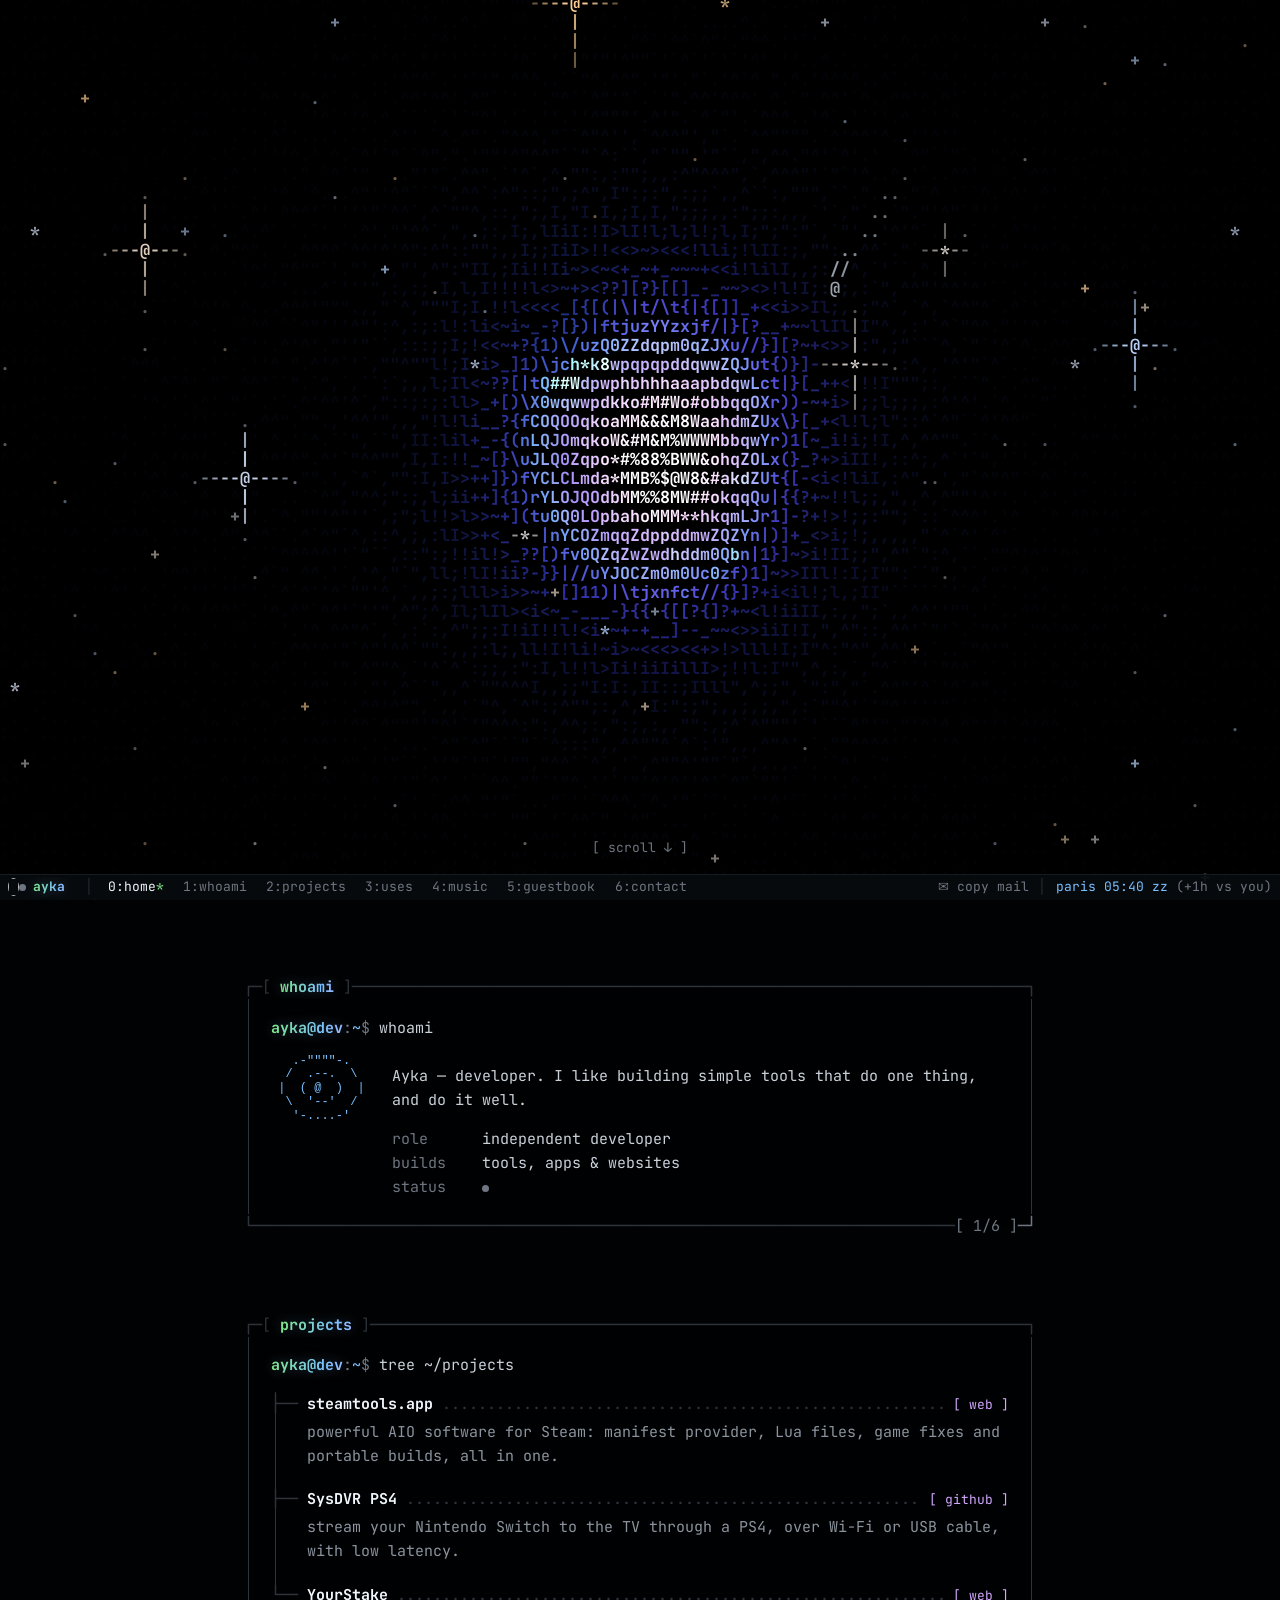
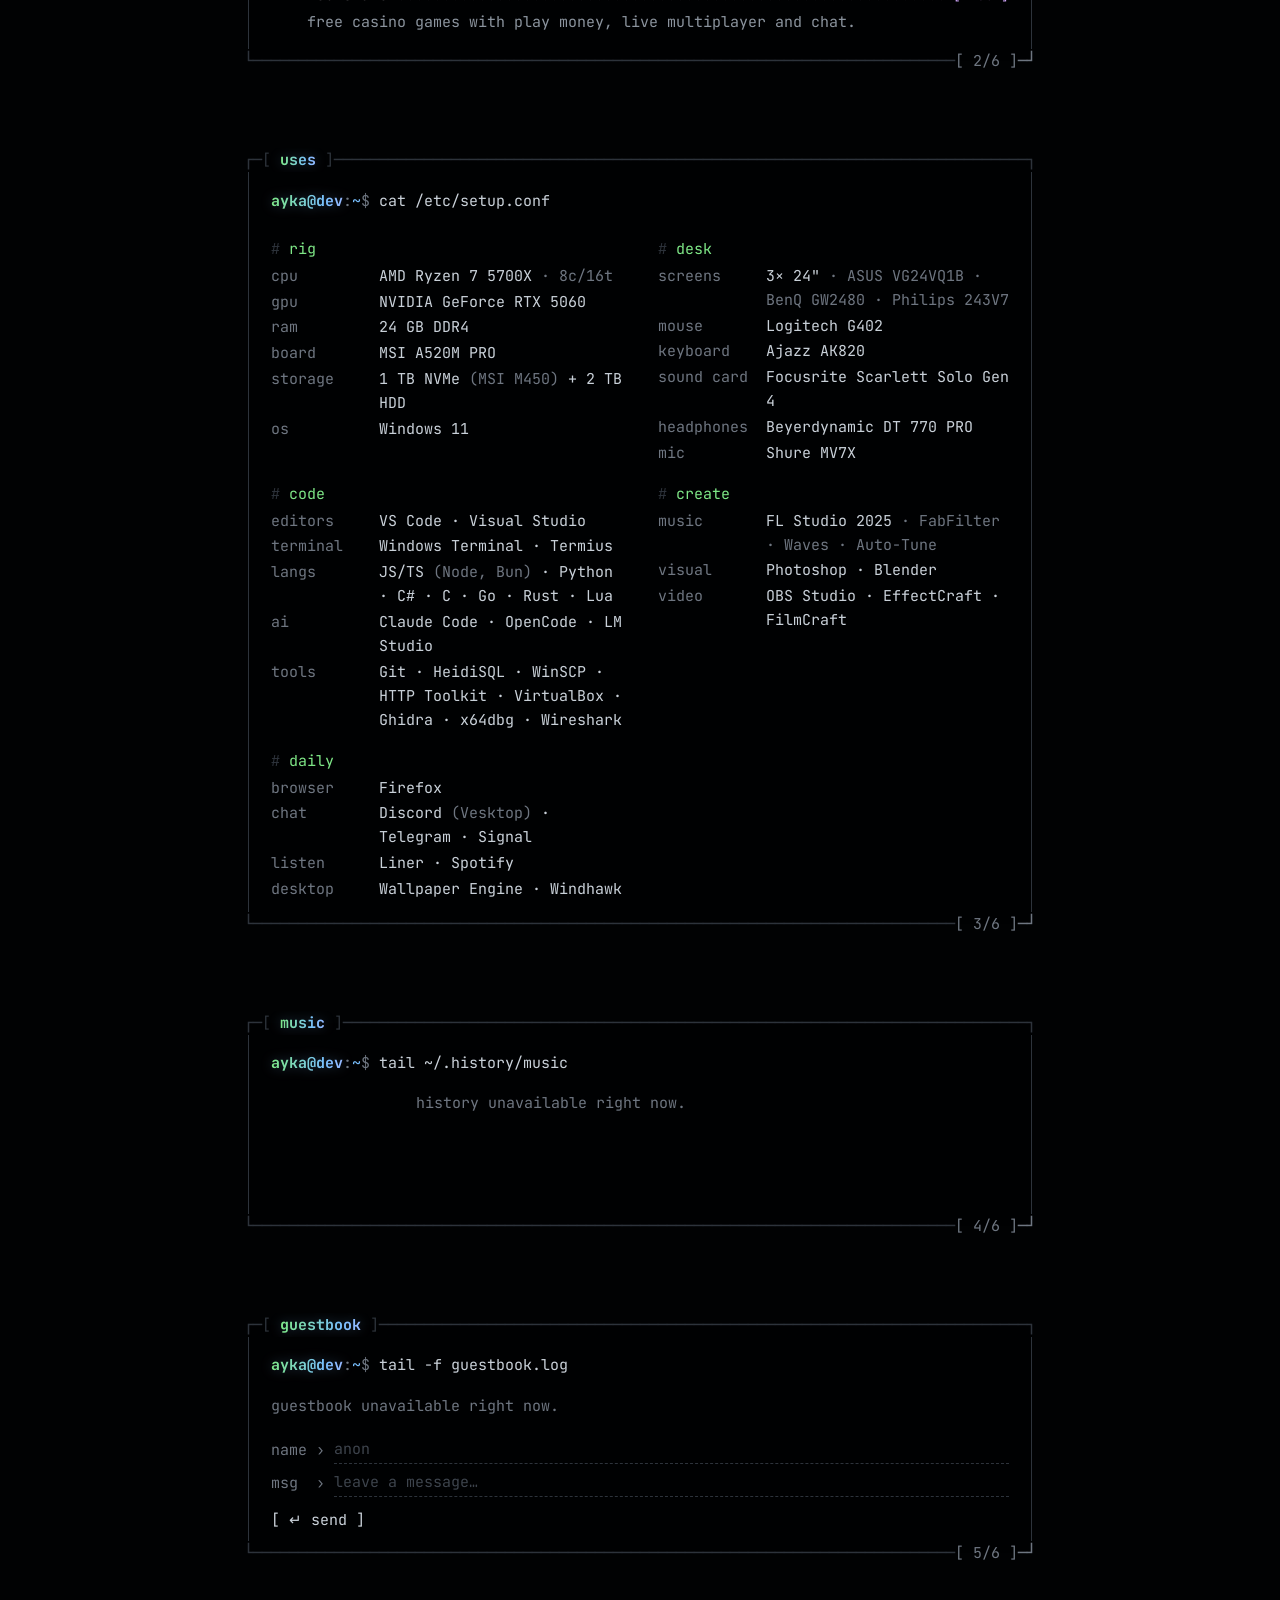
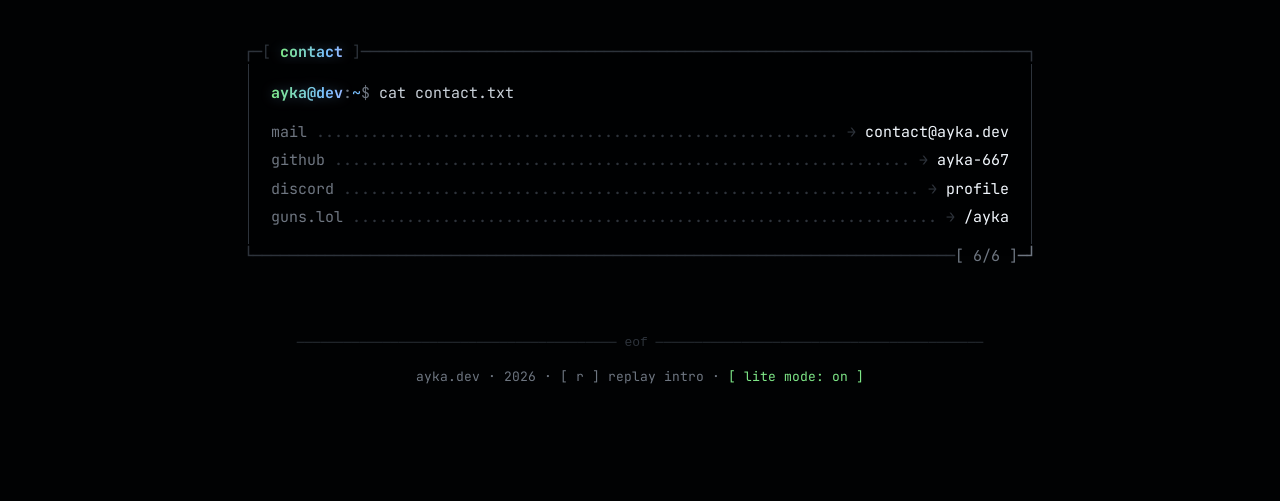
==== commit 0edafe56: "arcade: secret code opens a menu of 6 ASCII games (bughunt, serpent, breaker, type rush, runner, idl" ====
--- a/index.html
+++ b/index.html
@@ -2993,892 +2993,49 @@
 </script>
 
 <script>
-/* ---------- hidden game: ↑ ↑ ↓ ↓ ← → ← → (or the same swipes on a phone) ---------- */
+/* ---------- hidden arcade: ↑ ↑ ↓ ↓ ← → ← → (or the same swipes on a phone). The games load only then. ---------- */
 (function(){
 "use strict";
-
-var root = document.getElementById("game"), cv = document.getElementById("game-cv"), ctx = cv.getContext("2d");
-var FONT = '"JetBrains Mono","Cascadia Mono",Consolas,Menlo,monospace';
-var C = { bg: "#010203", fg: "#c9d1d9", hi: "#f0f6fc", dim: "#6e7681", line: "#2d333b", green: "#7ee787", blue: "#79c0ff",
-	purple: "#d2a8ff", red: "#ff7b72", yellow: "#e3b341", orange: "#ffa657" };
-
-function load(k, d){ try { var v = localStorage.getItem(k); return v === null ? d : v; } catch (e){ return d; } }
-function save(k, v){ try { localStorage.setItem(k, v); } catch (e){} }
-var GLOW = (navigator.hardwareConcurrency || 8) > 4 && load("ayka-lite", "") !== "1";
-var REDUCE = matchMedia("(prefers-reduced-motion: reduce)").matches;
-
-function clamp(v, a, b){ return v < a ? a : v > b ? b : v; }
-function rnd(a, b){ return a + Math.random() * (b - a); }
-function pick(a){ return a[Math.floor(Math.random() * a.length)]; }
-function pad(n, l){ return ("0000000000" + n).slice(-l); }
-
-/* ================= secret code ================= */
-var CODE = "up,up,down,down,left,right,left,right", buf = [], open = false;
+var CODE = "up,up,down,down,left,right,left,right", buf = [], loading = false, box = document.getElementById("game");
+function unlock(){
+	buf = [];
+	/* the audio context must be created inside the key press, before the script arrives */
+	try { if (!window.__aykaAC){ var A = window.AudioContext || window.webkitAudioContext; if (A) window.__aykaAC = new A(); } } catch (e){}
+	if (window.AykaArcade){ window.AykaArcade.open(); return; }
+	if (loading) return;
+	loading = true;
+	var s = document.createElement("script");
+	s.src = "/arcade.js?v=2";
+	s.onload = function(){ loading = false; if (window.AykaArcade) window.AykaArcade.open(); };
+	s.onerror = function(){ loading = false; };
+	document.head.appendChild(s);
+}
 function push(d){
 	buf.push(d);
 	if (buf.length > 8) buf.shift();
-	if (buf.join() === CODE){ buf = []; openGame(); }
+	if (buf.join() === CODE) unlock();
 }
 var KEYDIR = { ArrowUp: "up", ArrowDown: "down", ArrowLeft: "left", ArrowRight: "right" };
 addEventListener("keydown", function(e){
-	if (open){ onGameKey(e, true); return; }
-	if (e.ctrlKey || e.metaKey || e.altKey || e.repeat) return;
+	if (!box.hidden || e.ctrlKey || e.metaKey || e.altKey || e.repeat) return;
 	var t = e.target;
 	if (t && t.closest && t.closest("input, textarea, [contenteditable]")) return;
 	var d = KEYDIR[e.key];
 	if (d) push(d); else buf = [];
 }, true);
-addEventListener("keyup", function(e){ if (open) onGameKey(e, false); }, true);
-
 var sx = 0, sy = 0, st = 0;
 addEventListener("touchstart", function(e){
-	if (open || e.touches.length !== 1) return;
+	if (!box.hidden || e.touches.length !== 1) return;
 	sx = e.touches[0].clientX; sy = e.touches[0].clientY; st = Date.now();
 }, { passive: true, capture: true });
 addEventListener("touchend", function(e){
-	if (open || !e.changedTouches.length) return;
+	if (!box.hidden || !e.changedTouches.length) return;
 	var t = e.changedTouches[0], dx = t.clientX - sx, dy = t.clientY - sy;
 	if (Date.now() - st > 900) return;
 	if (Math.max(Math.abs(dx), Math.abs(dy)) < 30){ buf = []; return; }
 	push(Math.abs(dx) > Math.abs(dy) ? (dx > 0 ? "right" : "left") : (dy > 0 ? "down" : "up"));
 }, { passive: true, capture: true });
-
 try { console.log("%c↑ ↑ ↓ ↓ ← → ← →", "color:#d2a8ff;font:14px monospace"); } catch (e){}
-
-/* ================= sound (all synthesized, no files) ================= */
-var AC = null, master, sfxBus, musBus, NB, muted = load("ayka-game-mute", "0") === "1";
-function audio(){
-	if (!AC){
-		var A = window.AudioContext || window.webkitAudioContext;
-		if (!A) return;
-		AC = new A();
-		master = AC.createGain(); master.gain.value = muted ? 0 : 0.55; master.connect(AC.destination);
-		sfxBus = AC.createGain(); sfxBus.gain.value = 0.7; sfxBus.connect(master);
-		musBus = AC.createGain(); musBus.gain.value = 0.32; musBus.connect(master);
-		NB = AC.createBuffer(1, AC.sampleRate, AC.sampleRate);
-		var d = NB.getChannelData(0);
-		for (var i = 0; i < d.length; i++) d[i] = Math.random() * 2 - 1;
-	}
-	if (AC.state === "suspended") AC.resume();
-}
-function mtof(n){ return 440 * Math.pow(2, (n - 69) / 12); }
-function tone(type, f0, f1, dur, vol, when, dest){
-	if (!AC) return;
-	var t = when || AC.currentTime, o = AC.createOscillator(), g = AC.createGain();
-	o.type = type;
-	o.frequency.setValueAtTime(f0, t);
-	if (f1) o.frequency.exponentialRampToValueAtTime(f1, t + dur);
-	g.gain.setValueAtTime(vol, t);
-	g.gain.exponentialRampToValueAtTime(0.0008, t + dur);
-	o.connect(g); g.connect(dest || sfxBus);
-	o.start(t); o.stop(t + dur + 0.03);
-}
-function noise(dur, vol, freq, when, dest, kind){
-	if (!AC) return;
-	var t = when || AC.currentTime, s = AC.createBufferSource(), f = AC.createBiquadFilter(), g = AC.createGain();
-	s.buffer = NB;
-	f.type = kind || "lowpass";
-	f.frequency.setValueAtTime(freq, t);
-	if (!kind) f.frequency.exponentialRampToValueAtTime(80, t + dur);
-	g.gain.setValueAtTime(vol, t);
-	g.gain.exponentialRampToValueAtTime(0.0008, t + dur);
-	s.connect(f); f.connect(g); g.connect(dest || sfxBus);
-	s.start(t, Math.random() * 0.5); s.stop(t + dur + 0.03);
-}
-function arp(notes, gap, type, dur, vol){
-	if (!AC) return;
-	var t = AC.currentTime;
-	notes.forEach(function(n, i){ tone(type || "square", mtof(n), 0, dur || 0.09, vol || 0.12, t + i * gap); });
-}
-var lastShot = 0, lastHit = 0;
-var SFX = {
-	shoot: function(){ if (!AC || AC.currentTime - lastShot < 0.05) return; lastShot = AC.currentTime; tone("square", 1400, 500, 0.05, 0.035); },
-	hit: function(){ if (!AC || AC.currentTime - lastHit < 0.04) return; lastHit = AC.currentTime; tone("square", 420, 180, 0.05, 0.07); },
-	boom: function(){ noise(0.32, 0.42, 2600); tone("triangle", 170, 40, 0.26, 0.3); },
-	bigboom: function(){ noise(1.1, 0.75, 4200); tone("sawtooth", 95, 22, 0.9, 0.28); },
-	power: function(){ arp([72, 76, 79, 84, 88], 0.055, "square", 0.08, 0.11); },
-	hurt: function(){ tone("sawtooth", 320, 55, 0.45, 0.24); noise(0.35, 0.35, 1600); },
-	blip: function(){ tone("square", 660, 0, 0.06, 0.09); },
-	type: function(){ tone("square", rnd(900, 1300), 0, 0.02, 0.03); },
-	unlock: function(){ arp([60, 64, 67, 72, 76, 79, 84, 88, 91, 96], 0.06, "square", 0.12, 0.1);
-		var t = AC ? AC.currentTime + 0.65 : 0;
-		[72, 76, 79].forEach(function(n){ tone("triangle", mtof(n), 0, 0.9, 0.12, t); }); },
-	wave: function(){ arp([67, 72, 79], 0.1, "square", 0.14, 0.1); },
-	alarm: function(){ if (!AC) return; for (var i = 0; i < 6; i++) tone("square", i % 2 ? 660 : 880, 0, 0.16, 0.08, AC.currentTime + i * 0.2); },
-	charge: function(){ tone("sawtooth", 90, 900, 1.0, 0.1); },
-	laser: function(){ noise(0.8, 0.3, 1400); tone("sawtooth", 82, 70, 0.8, 0.2); },
-	eshot: function(){ tone("triangle", 560, 260, 0.07, 0.05); },
-	dive: function(){ tone("square", 900, 200, 0.25, 0.05); },
-	over: function(){ if (!AC) return; var t = AC.currentTime + 0.5;
-		[67, 63, 60, 55, 51].forEach(function(n, i){ tone("triangle", mtof(n), 0, 0.32, 0.22, t + i * 0.2); }); }
-};
-
-/* chiptune loop: Am F C G, 16th-note sequencer scheduled ahead on the audio clock */
-var CHORDS = [[45, [0, 3, 7]], [41, [0, 4, 7]], [48, [0, 4, 7]], [43, [0, 4, 7]]];
-var BASS = [0, 0, 12, 0, 0, 12, 0, 7], ARP = [0, 1, 2, 3, 2, 1, 0, 1, 2, 3, 2, 3, 1, 2, 0, 2];
-var step = 0, nextT = 0, musTimer = 0, BPM = 148;
-function playStep(s, t){
-	var ch = CHORDS[(s >> 4) & 3], root = ch[0], i = s & 15, tones = ch[1].concat([12]);
-	var boss = !!(G.boss && !G.boss.dying);
-	if (i % 2 === 0) tone(boss ? "sawtooth" : "triangle", mtof(root + BASS[i / 2]), 0, 0.14, boss ? 0.14 : 0.32, t, musBus);
-	tone("square", mtof(root + 24 + tones[ARP[i]] + (boss ? 12 : 0)), 0, 0.07, 0.045, t, musBus);
-	if (i === 0 || i === 8 || (boss && i === 10)) tone("sine", 150, 40, 0.16, 0.55, t, musBus);
-	if (i === 4 || i === 12) noise(0.11, 0.22, 5000, t, musBus);
-	if (i % 2 === 1) noise(0.025, 0.07, 8000, t, musBus, "highpass");
-}
-function musicTick(){
-	while (nextT < AC.currentTime + 0.15){
-		playStep(step, nextT);
-		nextT += 60 / (G.boss ? BPM + 16 : BPM) / 4;
-		step = (step + 1) % 64;
-	}
-}
-function startMusic(){ if (!AC || musTimer) return; nextT = AC.currentTime + 0.06; musTimer = setInterval(musicTick, 25); }
-function stopMusic(){ clearInterval(musTimer); musTimer = 0; }
-function toggleMute(){
-	muted = !muted;
-	save("ayka-game-mute", muted ? "1" : "0");
-	if (master) master.gain.setTargetAtTime(muted ? 0 : 0.55, AC.currentTime, 0.02);
-}
-
-/* ================= layout ================= */
-var COLS = 56, DPR, W, H, fs, cw, chh, RH, FH, ox, oy, scanPat, vign;
-function resize(){
-	DPR = Math.min(devicePixelRatio || 1, 2);
-	W = innerWidth; H = innerHeight;
-	cv.width = Math.round(W * DPR); cv.height = Math.round(H * DPR);
-	fs = Math.floor(Math.min(W - 8, 1000) / COLS / 0.6);
-	fs = Math.max(8, Math.min(20, fs, Math.floor(H / 34)));
-	ctx.setTransform(DPR, 0, 0, DPR, 0, 0);
-	ctx.font = fs + "px " + FONT;
-	cw = ctx.measureText("M").width;
-	chh = Math.round(fs * 1.2);
-	RH = chh / cw;
-	var fw = COLS * cw, fh = Math.min(H - 8, fw * 1.45);
-	FH = fh / cw;
-	ox = Math.round((W - fw) / 2);
-	oy = Math.round((H - fh) * (H - fh > 160 ? 0.3 : 0.5));
-	var p = document.createElement("canvas"); p.width = 1; p.height = 3;
-	var pc = p.getContext("2d"); pc.fillStyle = "rgba(0,0,0,.28)"; pc.fillRect(0, 2, 1, 1);
-	scanPat = ctx.createPattern(p, "repeat");
-	vign = ctx.createRadialGradient(W / 2, H / 2, Math.min(W, H) * 0.35, W / 2, H / 2, Math.max(W, H) * 0.75);
-	vign.addColorStop(0, "rgba(0,0,0,0)"); vign.addColorStop(1, "rgba(0,0,0,.6)");
-	if (G.player){ G.player.y = clamp(G.player.y, FH * 0.3, FH - G.player.h - 0.5); }
-	if (!G.stars.length) initStars();
-}
-
-/* ================= world ================= */
-var G = { stars: [], player: null, boss: null };
-var state = "off", stateT = 0, prevState = "", hi = +load("ayka-game-hi", "0") || 0, newHi = false;
-var keys = {}, drag = null, raf = 0, last = 0, T = 0;
-
-var TYPES = {
-	mite:   { spr: ["{*}"], col: C.green, hp: 1, pts: 100, speed: 9 },
-	crawl:  { spr: ["/^^\\", "\\vv/"], col: C.blue, hp: 2, pts: 200, speed: 6, shoot: 2.6 },
-	dart:   { spr: ["\\!/", " V "], col: C.red, hp: 1, pts: 150, speed: 9 },
-	glitch: { spr: ["#%#", "%@%"], col: C.purple, hp: 3, pts: 300, speed: 5, shoot: 1.9 }
-};
-var PLAYER = ["  ^  ", " /o\\ ", "<_#_>"];
-var EYE = ["  .-'''''-.  ", " /  .---.  \\ ", "|  (     )  |", " \\  '---'  / ", "  '-.....-'  "];
-var EYE_SHUT = ["  .-'''''-.  ", " /         \\ ", "|  -------  |", " \\         / ", "  '-.....-'  "];
-var PUPS = { S: { col: C.blue, name: "spread shot" }, R: { col: C.green, name: "rapid fire" },
-	"+": { col: C.red, name: "+1 life" }, B: { col: C.yellow, name: "bomb!" } };
-
-function initStars(){
-	G.stars = [];
-	for (var i = 0; i < 80; i++) G.stars.push(newStar(Math.random() * 120));
-}
-function newStar(y){
-	var l = Math.random(), layer = l < 0.6 ? 0 : l < 0.9 ? 1 : 2;
-	return { x: Math.random() * COLS, y: y, l: layer,
-		ch: layer === 0 ? (Math.random() < 0.25 ? pick(["0", "1"]) : ".") : layer === 1 ? pick([".", "·"]) : pick(["+", "*", "·"]) };
-}
-
-function newGame(){
-	G.score = 0; G.wave = 0; G.lives = 3; G.combo = 0; G.comboT = 0; G.shake = 0; G.flash = 0; G.warp = 0;
-	G.player = { x: COLS / 2 - 2.5, y: FH - 3 * RH - 4, w: 5, h: 3 * RH, inv: 1.5, dead: false };
-	G.bullets = []; G.eb = []; G.enemies = []; G.parts = []; G.pops = []; G.pups = [];
-	G.boss = null; G.queue = []; G.spawnT = 0; G.clearT = 0; G.banner = null;
-	G.spread = 0; G.rapid = 0; G.fireT = 0;
-	newHi = false;
-	nextWave();
-}
-
-function banner(text, col, dur){ G.banner = { text: text, col: col, t: 0, max: dur || 1.8 }; }
-
-function nextWave(){
-	G.wave++;
-	G.clearT = 0;
-	if (G.wave % 5 === 0){ spawnBoss(); return; }
-	var n = Math.min(44, 6 + G.wave * 3), pool = ["mite", "mite", "mite"];
-	if (G.wave >= 2) pool.push("crawl", "crawl");
-	if (G.wave >= 3) pool.push("dart", "dart");
-	if (G.wave >= 4) pool.push("glitch");
-	if (G.wave >= 7) pool.push("glitch", "dart");
-	G.queue = [];
-	while (G.queue.length < n) G.queue.push(pick(pool));
-	G.spawnT = 1.2;
-	banner("WAVE " + pad(G.wave, 2), C.hi, 1.6);
-	SFX.wave();
-}
-
-function spawnEnemy(type, x){
-	var T = TYPES[type], w = T.spr[0].length;
-	var e = { type: type, T: T, w: w, h: T.spr.length * RH, hp: T.hp + Math.floor(G.wave / 6), t: 0,
-		ph: Math.random() * 6.28, vx: (Math.random() < 0.5 ? -1 : 1) * rnd(4, 9), hitT: 0, jT: 0.8,
-		sT: T.shoot ? T.shoot * rnd(0.4, 1.2) : 0, sp: T.speed * (1 + G.wave * 0.05) };
-	e.x = x == null ? rnd(2, COLS - 2 - w) : x;
-	e.x0 = e.x;
-	e.y = -e.h - rnd(0, 2);
-	e.ty = rnd(5, FH * 0.35);
-	G.enemies.push(e);
-}
-
-function spawnNext(){
-	var type = G.queue.shift();
-	if (type === "mite"){
-		/* mites come in a little line */
-		var x = rnd(7, COLS - 10), k = Math.min(3, G.queue.length + 1);
-		spawnEnemy("mite", x);
-		for (var i = 1; i < k && G.queue[0] === "mite"; i++){ G.queue.shift(); spawnEnemy("mite", x); G.enemies[G.enemies.length - 1].y -= i * RH * 1.6; }
-	}
-	else spawnEnemy(type);
-}
-
-function spawnBoss(){
-	var n = G.wave / 5;
-	G.boss = { x: COLS / 2 - 6.5, y: -5 * RH - 2, w: 13, h: 5 * RH, hp: 70 + 45 * (n - 1), t: 0, atkT: 2.4, atk: 0,
-		hitT: 0, n: n, burst: 0, burstT: 0, laser: null, dying: 0, blinkT: 3 };
-	G.boss.max = G.boss.hp;
-	banner("!! ROOT BUG DETECTED !!", C.red, 2.6);
-	SFX.alarm();
-}
-
-/* ---------- effects ---------- */
-var PCH = [".", "*", "+", "x", "#", "%", "'", "`", "@"];
-function burst(x, y, col, n, spd){
-	for (var i = 0; i < n; i++){
-		var a = Math.random() * 6.283, v = rnd(0.2, 1) * spd, l = rnd(0.3, 0.9);
-		G.parts.push({ x: x, y: y, vx: Math.cos(a) * v, vy: Math.sin(a) * v, life: l, max: l, ch: pick(PCH), col: Math.random() < 0.3 ? C.hi : col });
-	}
-}
-function pop(x, y, text, col){ G.pops.push({ x: x, y: y, text: text, col: col || C.fg, life: 0.9 }); }
-function shake(n){ if (!REDUCE) G.shake = Math.max(G.shake, n); }
-
-/* ---------- shooting ---------- */
-function eshot(x, y, vx, vy, ch, col){ G.eb.push({ x: x, y: y, vx: vx, vy: vy, ch: ch || "*", col: col || C.red }); }
-function aim(x, y, spd, da){
-	var p = G.player, dx = p.x + p.w / 2 - x, dy = p.y + p.h / 2 - y, a = Math.atan2(dy, dx) + (da || 0);
-	return [Math.cos(a) * spd, Math.sin(a) * spd];
-}
-function eSpeed(){ return 19 + G.wave * 0.6; }
-
-function playerFire(){
-	var p = G.player, cx = p.x + 2, y = p.y - RH * 0.6;
-	G.bullets.push({ x: cx, y: y, vx: 0, vy: -78, ch: "|" });
-	if (G.spread > 0){
-		G.bullets.push({ x: cx - 1, y: y + 0.5, vx: -16, vy: -74, ch: "\\" });
-		G.bullets.push({ x: cx + 1, y: y + 0.5, vx: 16, vy: -74, ch: "/" });
-	}
-	G.fireT = G.rapid > 0 ? 0.085 : 0.16;
-	SFX.shoot();
-}
-
-/* ---------- damage ---------- */
-function kill(e, noDrop){
-	if (e.dead) return;
-	e.dead = true;
-	G.combo = G.comboT > 0 ? Math.min(8, G.combo + 1) : 1;
-	G.comboT = 1.4;
-	var pts = e.T.pts * G.combo, cx = e.x + e.w / 2, cy = e.y + e.h / 2;
-	G.score += pts;
-	pop(cx - String(pts).length / 2, e.y, "+" + pts, G.combo > 1 ? C.yellow : C.fg);
-	burst(cx, cy, e.T.col, 18, 24);
-	shake(2.5);
-	SFX.boom();
-	if (!noDrop && Math.random() < 0.075) drop(cx, cy);
-}
-function drop(x, y, k){
-	G.pups.push({ k: k || pick(["S", "R", "S", "R", "+", "B"]), x: x - 1.5, y: y, w: 3, h: RH, t: 0 });
-}
-function hurt(){
-	var p = G.player;
-	if (p.inv > 0 || state !== "play") return;
-	G.lives--;
-	p.inv = 2.2;
-	G.spread = G.rapid = 0;
-	shake(10); G.flash = 0.45;
-	burst(p.x + 2.5, p.y + p.h / 2, C.red, 30, 30);
-	SFX.hurt();
-	if (G.lives <= 0) gameOver();
-}
-function gameOver(){
-	var p = G.player;
-	p.dead = true;
-	state = "over"; stateT = 0;
-	stopMusic();
-	burst(p.x + 2.5, p.y + p.h / 2, C.orange, 60, 40);
-	burst(p.x + 2.5, p.y + p.h / 2, C.hi, 30, 20);
-	SFX.bigboom(); SFX.over();
-	if (G.score > hi){ hi = G.score; newHi = true; save("ayka-game-hi", String(hi)); }
-}
-function bomb(){
-	G.enemies.forEach(function(e){ kill(e, true); });
-	G.eb = [];
-	if (G.boss && !G.boss.dying){ G.boss.hp -= 18; G.boss.hitT = 0.2; if (G.boss.hp <= 0) bossDie(); }
-	G.flash = 1; shake(14);
-	SFX.bigboom();
-}
-function collect(u){
-	var P = PUPS[u.k];
-	if (u.k === "S") G.spread = 12;
-	else if (u.k === "R") G.rapid = 12;
-	else if (u.k === "+") G.lives = Math.min(5, G.lives + 1);
-	else bomb();
-	G.score += 50;
-	pop(u.x - P.name.length / 2 + 1.5, u.y - 1, P.name, P.col);
-	SFX.power();
-}
-function bossDie(){
-	var b = G.boss;
-	b.dying = 1.8; b.laser = null;
-	G.eb = [];
-	G.score += 5000 * b.n;
-	pop(b.x + 2, b.y, "+" + 5000 * b.n, C.yellow);
-	SFX.bigboom();
-}
-
-function hitRect(px, py, e, m){ m = m || 0; return px > e.x - m && px < e.x + e.w + m && py > e.y - m && py < e.y + e.h + m; }
-function overlap(a, b){ return a.x < b.x + b.w && a.x + a.w > b.x && a.y < b.y + b.h && a.y + a.h > b.y; }
-
-/* ================= update ================= */
-function updateStars(dt){
-	var sp = [5, 11, 22], boost = 1 + G.warp * 8;
-	G.stars.forEach(function(s){
-		s.y += sp[s.l] * boost * dt;
-		if (s.y > FH + 1){ var n = newStar(-1); s.x = n.x; s.y = n.y; s.ch = n.ch; }
-	});
-	G.warp = Math.max(0, (G.warp || 0) - dt * 0.7);
-}
-
-function updateFx(dt){
-	G.parts = G.parts.filter(function(p){
-		p.x += p.vx * dt; p.y += p.vy * dt; p.vx *= 1 - 2 * dt; p.vy *= 1 - 2 * dt;
-		return (p.life -= dt) > 0;
-	});
-	G.pops = G.pops.filter(function(p){ p.y -= 5 * dt; return (p.life -= dt) > 0; });
-	G.shake = Math.max(0, G.shake - dt * 30);
-	G.flash = Math.max(0, G.flash - dt * 2.2);
-	if (G.banner && (G.banner.t += dt) > G.banner.max) G.banner = null;
-}
-
-function updatePlay(dt){
-	var p = G.player;
-
-	/* move */
-	var dx = (keys.r ? 1 : 0) - (keys.l ? 1 : 0), dy = (keys.d ? 1 : 0) - (keys.u ? 1 : 0);
-	if (dx && dy){ dx *= 0.72; dy *= 0.72; }
-	p.x = clamp(p.x + dx * 36 * dt, 0, COLS - p.w);
-	p.y = clamp(p.y + dy * 32 * dt, FH * 0.3, FH - p.h - 0.5);
-	p.inv = Math.max(0, p.inv - dt);
-	G.spread = Math.max(0, G.spread - dt);
-	G.rapid = Math.max(0, G.rapid - dt);
-	G.comboT = Math.max(0, G.comboT - dt);
-	if (!G.comboT) G.combo = 0;
-
-	/* auto fire */
-	if ((G.fireT -= dt) <= 0) playerFire();
-
-	/* spawn */
-	if (G.queue.length && (G.spawnT -= dt) <= 0){
-		spawnNext();
-		G.spawnT = Math.max(0.28, 1.05 - G.wave * 0.06) * rnd(0.7, 1.3);
-	}
-
-	/* enemies */
-	G.enemies.forEach(function(e){
-		e.t += dt; e.hitT -= dt;
-		if (e.type === "mite"){ e.y += e.sp * dt; e.x = clamp(e.x0 + Math.sin(e.t * 2.2 + e.ph) * 5, 0, COLS - e.w); }
-		else if (e.type === "crawl"){
-			e.y += e.sp * dt; e.x += e.vx * dt;
-			if (e.x < 0 || e.x > COLS - e.w){ e.vx *= -1; e.x = clamp(e.x, 0, COLS - e.w); }
-		}
-		else if (e.type === "glitch"){
-			e.y += (e.y < e.ty ? e.sp * 2.4 : e.sp * 0.22) * dt;
-			if ((e.jT -= dt) <= 0){
-				e.jT = rnd(0.5, 1.1);
-				burst(e.x + 1.5, e.y + e.h / 2, C.purple, 6, 10);
-				e.x = clamp(e.x + rnd(-8, 8), 0, COLS - e.w);
-			}
-		}
-		else if (e.type === "dart"){
-			if (!e.dive){
-				if (e.y < e.ty) e.y += e.sp * 2 * dt;
-				else if ((e.wait = (e.wait || 0) + dt) > 0.55){
-					e.dive = true;
-					var v = aim(e.x + 1.5, e.y + e.h / 2, 40);
-					e.dvx = v[0]; e.dvy = v[1];
-					SFX.dive();
-				}
-				else e.x += Math.sin(e.t * 40) * 0.05;
-			}
-			else { e.x += e.dvx * dt; e.y += e.dvy * dt; }
-		}
-		if (e.T.shoot && e.y > 0 && e.y < FH * 0.65 && (e.sT -= dt) <= 0){
-			e.sT = e.T.shoot * rnd(0.7, 1.3) / (1 + G.wave * 0.04);
-			var cx = e.x + e.w / 2 - 0.5, cy = e.y + e.h;
-			if (e.type === "crawl"){ var a = aim(cx, cy, eSpeed()); eshot(cx, cy, a[0], a[1], "*", C.blue); }
-			else [-0.35, 0, 0.35].forEach(function(da){ eshot(cx, cy, Math.sin(da) * eSpeed(), Math.cos(da) * eSpeed(), "o", C.purple); });
-			SFX.eshot();
-		}
-		if (e.y > FH + 3 || e.x < -8 || e.x > COLS + 8 || e.y < -40) e.dead = true;
-	});
-
-	/* boss */
-	var b = G.boss;
-	if (b){
-		b.t += dt; b.hitT -= dt;
-		if (b.dying){
-			if (Math.random() < dt * 14){ burst(b.x + rnd(0, b.w), b.y + rnd(0, b.h), pick([C.purple, C.red, C.orange, C.hi]), 14, 22); shake(4); SFX.boom(); }
-			if ((b.dying -= dt) <= 0){
-				burst(b.x + b.w / 2, b.y + b.h / 2, C.purple, 80, 45);
-				burst(b.x + b.w / 2, b.y + b.h / 2, C.hi, 40, 25);
-				drop(b.x + b.w / 2, b.y + b.h / 2, "+"); drop(b.x + b.w / 2 + 4, b.y + b.h / 2, pick(["S", "R"]));
-				G.boss = null; G.flash = 0.8; shake(16);
-				SFX.bigboom();
-				banner("ROOT BUG PURGED", C.green, 2);
-			}
-		}
-		else {
-			var ty = 3;
-			if (b.y < ty) b.y = Math.min(ty, b.y + 9 * dt);
-			else {
-				if (!b.laser) b.x = COLS / 2 - 6.5 + Math.sin(b.t * (0.55 + b.n * 0.08)) * (COLS / 2 - 9);
-				if (b.burst > 0 && (b.burstT -= dt) <= 0){
-					b.burst--; b.burstT = 0.13;
-					[-0.18, 0, 0.18].forEach(function(da){ var a = aim(b.x + 6, b.y + b.h, eSpeed() + 4, da); eshot(b.x + 6, b.y + b.h, a[0], a[1], "*", C.red); });
-					SFX.eshot();
-				}
-				if (b.laser){
-					var L = b.laser;
-					L.t += dt;
-					if (!L.fired && L.t > 1){ L.fired = true; SFX.laser(); shake(6); }
-					if (L.t > 1 && L.t < 1.8){
-						var pc = G.player.x + G.player.w / 2;
-						if (Math.abs(pc - (L.x + 0.5)) < 2) hurt();
-					}
-					if (L.t > 1.85) b.laser = null;
-				}
-				else if ((b.atkT -= dt) <= 0){
-					var kind = b.atk++ % 3, cx = b.x + 6, cy = b.y + b.h * 0.55;
-					if (kind === 0){
-						var k = 14 + b.n * 3;
-						for (var i = 0; i < k; i++){ var an = i / k * 6.283 + b.t; eshot(cx, cy, Math.cos(an) * 15, Math.sin(an) * 15 * 0.8 + 4, "o", C.purple); }
-						SFX.eshot();
-					}
-					else if (kind === 1){ b.burst = 4 + b.n; b.burstT = 0; }
-					else { b.laser = { t: 0, x: cx }; SFX.charge(); }
-					b.atkT = Math.max(1.1, 2.3 - b.n * 0.25);
-				}
-			}
-			if ((b.blinkT -= dt) < -0.14) b.blinkT = rnd(2, 4.5);
-		}
-	}
-
-	/* bullets */
-	G.bullets = G.bullets.filter(function(u){
-		u.x += u.vx * dt; u.y += u.vy * dt;
-		if (u.y < -2 || u.x < -2 || u.x > COLS + 2) return false;
-		var px = u.x + 0.5, py = u.y + RH / 2;
-		for (var i = 0; i < G.enemies.length; i++){
-			var e = G.enemies[i];
-			if (!e.dead && hitRect(px, py, e, 0.3)){
-				e.hp--; e.hitT = 0.08;
-				if (e.hp <= 0) kill(e); else SFX.hit();
-				burst(px, py, C.hi, 3, 8);
-				return false;
-			}
-		}
-		if (G.boss && !G.boss.dying && G.boss.y > -2 && hitRect(px, py, { x: G.boss.x + 1, y: G.boss.y, w: 11, h: G.boss.h })){
-			G.boss.hp--; G.boss.hitT = 0.06; G.score += 10;
-			burst(px, py, C.purple, 3, 10);
-			SFX.hit();
-			if (G.boss.hp <= 0) bossDie();
-			return false;
-		}
-		return true;
-	});
-	var hb = { x: p.x + 1.2, y: p.y + RH * 0.4, w: p.w - 2.4, h: p.h - RH * 0.8 };
-	G.eb = G.eb.filter(function(u){
-		u.x += u.vx * dt; u.y += u.vy * dt;
-		if (u.y > FH + 2 || u.y < -6 || u.x < -2 || u.x > COLS + 2) return false;
-		if (hitRect(u.x + 0.5, u.y + RH / 2, hb)){ hurt(); return false; }
-		return true;
-	});
-	G.enemies.forEach(function(e){ if (!e.dead && overlap(e, hb)){ kill(e, true); hurt(); } });
-	if (G.boss && !G.boss.dying && overlap({ x: G.boss.x + 2, y: G.boss.y, w: 9, h: G.boss.h }, hb)) hurt();
-	G.enemies = G.enemies.filter(function(e){ return !e.dead; });
-
-	/* power-ups */
-	G.pups = G.pups.filter(function(u){
-		u.t += dt; u.y += 7 * dt;
-		if (overlap(u, { x: p.x, y: p.y, w: p.w, h: p.h })){ collect(u); return false; }
-		return u.y < FH + 2;
-	});
-
-	/* next wave */
-	if (state === "play" && !G.queue.length && !G.enemies.length && !G.boss){
-		if (!G.clearT) G.clearT = 1.3;
-		else if ((G.clearT -= dt) <= 0) nextWave();
-	}
-}
-
-function update(dt){
-	T += dt; stateT += dt;
-	if (state === "paused") return;
-	updateStars(dt);
-	updateFx(dt);
-	if (state === "unlock"){
-		var n = Math.floor(stateT / 0.022);
-		if (n !== update.n){ update.n = n; if (n < UNLOCK_LEN && UNLOCK_ALL[n] !== " ") SFX.type(); }
-		if (stateT > UNLOCK_LEN * 0.022 + 1.1) toTitle();
-	}
-	else if (state === "play") updatePlay(dt);
-}
-
-/* ================= draw ================= */
-function txt(s, x, y, col, a){
-	ctx.globalAlpha = a == null ? 1 : a;
-	ctx.fillStyle = col;
-	ctx.fillText(s, ox + x * cw, oy + y * cw);
-}
-function spr(rows, x, y, col){
-	ctx.fillStyle = col;
-	for (var i = 0; i < rows.length; i++) ctx.fillText(rows[i], ox + x * cw, oy + (y + i * RH) * cw);
-}
-function glow(col, n){ if (GLOW){ ctx.shadowColor = col; ctx.shadowBlur = n || 8; } }
-function noGlow(){ ctx.shadowBlur = 0; }
-function center(s, y, col, size, bold, a){
-	ctx.font = (bold ? "700 " : "") + Math.round(fs * (size || 1)) + "px " + FONT;
-	ctx.textAlign = "center";
-	ctx.globalAlpha = a == null ? 1 : a;
-	ctx.fillStyle = col;
-	ctx.fillText(s, ox + COLS * cw / 2, oy + y * cw);
-	ctx.textAlign = "left";
-	ctx.font = fs + "px " + FONT;
-}
-function gradient(){
-	var g = ctx.createLinearGradient(ox + COLS * cw * 0.15, 0, ox + COLS * cw * 0.85, 0);
-	g.addColorStop(0, C.green); g.addColorStop(0.35, C.blue); g.addColorStop(0.7, C.purple); g.addColorStop(1, C.red);
-	return g;
-}
-function glitchTitle(s, y, size, col){
-	var jit = Math.random() < 0.08 ? rnd(-3, 3) : 0;
-	ctx.save();
-	if (jit){
-		ctx.globalCompositeOperation = "lighter";
-		ctx.translate(jit, 0); center(s, y, "rgba(255,123,114,.55)", size, true);
-		ctx.translate(-2 * jit, 0); center(s, y, "rgba(121,192,255,.55)", size, true);
-		ctx.translate(jit, 0);
-		ctx.globalCompositeOperation = "source-over";
-	}
-	glow(C.purple, 18);
-	center(s, y, col, size, true);
-	noGlow();
-	ctx.restore();
-}
-
-function drawEye(x, y, col, look, shut, pupilCol){
-	spr(shut ? EYE_SHUT : EYE, x, y, col);
-	if (!shut){ ctx.fillStyle = pupilCol || C.red; ctx.fillText("@", ox + (x + 6 + Math.round(look * 2)) * cw, oy + (y + 2 * RH) * cw); }
-}
-
-var UNLOCK = ["> ↑ ↑ ↓ ↓ ← → ← →", "> sequence accepted", "> mounting /dev/hidden ...", "> bughunt.exe loaded", "> ACCESS GRANTED"];
-var UNLOCK_ALL = UNLOCK.join(""), UNLOCK_LEN = UNLOCK_ALL.length;
-
-function draw(){
-	ctx.globalAlpha = 1;
-	ctx.fillStyle = C.bg;
-	ctx.fillRect(0, 0, W, H);
-	ctx.font = fs + "px " + FONT;
-	ctx.textBaseline = "top";
-
-	ctx.save();
-	if (G.shake) ctx.translate(rnd(-1, 1) * G.shake, rnd(-1, 1) * G.shake);
-
-	/* field */
-	ctx.strokeStyle = C.line; ctx.lineWidth = 1;
-	ctx.strokeRect(ox - 6.5, oy - 0.5, COLS * cw + 13, FH * cw + 1);
-	ctx.save();
-	ctx.beginPath(); ctx.rect(ox - 6, oy, COLS * cw + 12, FH * cw); ctx.clip();
-
-	var SC = ["#1c2128", "#3b434c", C.dim];
-	G.stars.forEach(function(s){ txt(s.ch, s.x, s.y, SC[s.l]); });
-	ctx.globalAlpha = 1;
-
-	if (state === "unlock") drawUnlock();
-	else if (state === "title") drawTitle();
-	else drawGame();
-
-	ctx.restore();
-	ctx.restore();
-
-	/* crt */
-	ctx.globalAlpha = 1;
-	ctx.fillStyle = scanPat; ctx.fillRect(0, 0, W, H);
-	ctx.fillStyle = vign; ctx.fillRect(0, 0, W, H);
-	if (G.flash){ ctx.globalAlpha = G.flash * 0.5; ctx.fillStyle = C.hi; ctx.fillRect(0, 0, W, H); ctx.globalAlpha = 1; }
-}
-
-function drawUnlock(){
-	var n = Math.floor(stateT / 0.022), used = 0;
-	UNLOCK.forEach(function(line, i){
-		var show = Math.max(0, Math.min(line.length, n - used));
-		used += line.length;
-		if (!show) return;
-		var last = i === UNLOCK.length - 1, done = show === line.length;
-		if (last && done){ glow(C.green, 14); }
-		txt(line.slice(0, show) + (show < line.length || (last && Math.floor(T * 3) % 2) ? "_" : ""), 4, FH * 0.36 + i * RH * 1.3,
-			last ? C.green : i === 0 ? C.purple : C.fg);
-		noGlow();
-	});
-}
-
-function drawTitle(){
-	var p = { x: COLS / 2 - 2.5 }, look = Math.sin(T * 0.9);
-	glow(C.purple, 12);
-	drawEye(COLS / 2 - 6.5, FH * 0.1, C.purple, look, Math.sin(T * 2.3) > 0.985);
-	noGlow();
-	ctx.save();
-	glitchTitle("BUGHUNT", FH * 0.1 + 6 * RH, 3.1, gradient());
-	ctx.restore();
-	center("ayka.dev // hidden partition", FH * 0.1 + 6 * RH + 4.2 * RH, C.dim);
-	center("the site is infested. clean it up.", FH * 0.1 + 6 * RH + 5.6 * RH, C.fg);
-
-	var y = FH * 0.52, L = [
-		["move", "arrows · zqsd · wasd · drag"],
-		["fire", "automatic"],
-		["pause", "p        sound   m" + (muted ? " (off)" : "")],
-		["quit", "esc"]
-	];
-	L.forEach(function(r, i){ txt(r[0], 12, y + i * RH * 1.2, C.dim); txt(r[1], 21, y + i * RH * 1.2, C.fg); });
-	y += 5.6 * RH;
-	txt("{*} 100", 12, y, C.green); txt("/^^\\ 200", 22, y, C.blue); txt("#%# 300", 33, y, C.purple);
-	y += RH * 1.6;
-	if (Math.floor(T * 2) % 2) center("[ press space or tap to start ]", y, C.hi);
-	center("hi " + pad(hi, 7), y + RH * 1.8, C.dim);
-	ctx.globalAlpha = 1;
-}
-
-function drawGame(){
-	var p = G.player;
-
-	/* power-ups */
-	G.pups.forEach(function(u){
-		if (u.t > 8 && Math.floor(T * 8) % 2) return;
-		glow(PUPS[u.k].col, 10);
-		txt("[" + u.k + "]", u.x, u.y, PUPS[u.k].col);
-	});
-
-	/* enemies */
-	G.enemies.forEach(function(e){
-		var col = e.hitT > 0 ? C.hi : e.T.col;
-		glow(e.T.col, 8);
-		var rows = e.T.spr;
-		if (e.type === "glitch" && Math.random() < 0.15) rows = [pick(["#%#", "%#%", "@#%"]), pick(["%@%", "#@#", "%%@"])];
-		if (e.type === "dart" && e.dive) rows = [" | ", "\\V/"];
-		spr(rows, e.x, e.y, col);
-	});
-
-	/* boss + laser */
-	var b = G.boss;
-	if (b){
-		if (b.laser){
-			var L = b.laser, lx = ox + L.x * cw, top = oy + (b.y + b.h) * cw;
-			if (L.t < 1){
-				if (Math.floor(T * 16) % 2){ ctx.globalAlpha = 0.5; ctx.fillStyle = C.red; for (var yy = b.y + b.h; yy < FH; yy += RH) ctx.fillText("¦", lx, oy + yy * cw); }
-			}
-			else if (L.t < 1.8){
-				var wpx = cw * (3 + Math.sin(T * 60) * 0.6);
-				glow(C.red, 24);
-				ctx.globalAlpha = 0.85; ctx.fillStyle = C.red; ctx.fillRect(lx + cw / 2 - wpx / 2, top, wpx, FH * cw);
-				ctx.globalAlpha = 1; ctx.fillStyle = C.hi; ctx.fillRect(lx + cw / 2 - wpx / 6, top, wpx / 3, FH * cw);
-				noGlow();
-			}
-			ctx.globalAlpha = 1;
-		}
-		var look = clamp((p.x + 2.5 - (b.x + 6.5)) / 14, -1, 1);
-		var charging = b.laser && b.laser.t < 1.8;
-		if (!(b.dying && Math.floor(T * 20) % 2)){
-			glow(C.purple, 14);
-			drawEye(b.x, b.y, b.hitT > 0 ? C.hi : C.purple, b.laser ? 0 : look, b.blinkT < 0 && !charging,
-				charging ? (Math.floor(T * 14) % 2 ? C.hi : C.red) : C.red);
-			noGlow();
-		}
-	}
-
-	/* bullets */
-	glow(C.green, 6);
-	ctx.fillStyle = C.green;
-	G.bullets.forEach(function(u){ ctx.fillText(u.ch, ox + u.x * cw, oy + u.y * cw); });
-	G.eb.forEach(function(u){ glow(u.col, 6); ctx.fillStyle = u.col; ctx.fillText(u.ch, ox + u.x * cw, oy + u.y * cw); });
-	noGlow();
-
-	/* player */
-	if (!p.dead && !(p.inv > 0 && Math.floor(T * 14) % 2)){
-		glow(C.green, 10);
-		spr(PLAYER, p.x, p.y, C.hi);
-		ctx.fillStyle = G.spread > 0 ? C.blue : G.rapid > 0 ? C.green : C.purple;
-		ctx.fillText("#", ox + (p.x + 2) * cw, oy + (p.y + 2 * RH) * cw);
-		noGlow();
-		txt(Math.floor(T * 20) % 2 ? " ' ' " : " \" \" ", p.x, p.y + 3 * RH - 0.4, Math.floor(T * 10) % 2 ? C.orange : C.red);
-	}
-
-	/* particles + popups */
-	G.parts.forEach(function(q){ txt(q.ch, q.x, q.y, q.col, q.life / q.max); });
-	G.pops.forEach(function(q){ txt(q.text, q.x, q.y, q.col, Math.min(1, q.life * 2)); });
-	ctx.globalAlpha = 1;
-
-	/* hud */
-	txt("SCORE " + pad(G.score, 7), 1, 0.8, C.fg);
-	txt("HI    " + pad(Math.max(hi, G.score), 7), 1, 0.8 + RH, C.dim);
-	var hearts = "";
-	for (var i = 0; i < 5; i++) hearts += i < G.lives ? "♥" : " ";
-	txt(hearts, COLS - 6, 0.8, C.red);
-	txt("WAVE " + pad(G.wave, 2), COLS - 8, 0.8 + RH, C.dim);
-	if (G.combo > 1) center("x" + G.combo + " combo", 0.8, C.yellow, 1, true, Math.min(1, G.comboT * 2));
-	var pw = [];
-	if (G.spread > 0) pw.push(["[S] " + Math.ceil(G.spread) + "s", C.blue]);
-	if (G.rapid > 0) pw.push(["[R] " + Math.ceil(G.rapid) + "s", C.green]);
-	pw.forEach(function(w, i){ txt(w[0], 1 + i * 9, FH - RH - 0.6, w[1]); });
-	txt(muted ? "♪ off" : "♪ on", COLS - 6, FH - RH - 0.6, C.dim);
-
-	if (b && !b.dying && b.y > -4){
-		var n = 30, f = Math.round(n * Math.max(0, b.hp) / b.max);
-		txt("ROOT BUG", COLS / 2 - 20, 0.8 + RH * 2.3, C.purple);
-		txt("[" + new Array(f + 1).join("#") + new Array(n - f + 1).join("-") + "]", COLS / 2 - 11, 0.8 + RH * 2.3, C.red);
-	}
-
-	if (G.banner){
-		var B = G.banner, a = Math.min(1, B.t * 4, (B.max - B.t) * 3);
-		if (!(B.col === C.red && Math.floor(T * 6) % 2 === 0)){ glow(B.col, 16); center(B.text, FH * 0.4, B.col, 1.7, true, a); noGlow(); }
-	}
-
-	if (state === "paused"){
-		ctx.globalAlpha = 0.6; ctx.fillStyle = C.bg; ctx.fillRect(ox, oy, COLS * cw, FH * cw);
-		glitchTitle("PAUSED", FH * 0.4, 2.4, C.hi);
-		center("p / space / tap to resume", FH * 0.4 + 3.4 * RH, C.dim);
-	}
-	if (state === "over" && stateT > 0.6){
-		var k = Math.min(1, (stateT - 0.6) * 3);
-		ctx.globalAlpha = 0.55 * k; ctx.fillStyle = C.bg; ctx.fillRect(ox, oy, COLS * cw, FH * cw);
-		ctx.globalAlpha = k;
-		glitchTitle("GAME OVER", FH * 0.32, 3, C.red);
-		center("score " + pad(G.score, 7) + "   ·   wave " + pad(G.wave, 2), FH * 0.32 + 4.2 * RH, C.fg, 1, false, k);
-		if (newHi && Math.floor(T * 3) % 2) center("★ new high score ★", FH * 0.32 + 5.8 * RH, C.yellow, 1, true, k);
-		if (stateT > 1.2) center("[ space / tap : retry ]    [ esc : quit ]", FH * 0.32 + 8 * RH, C.hi, 1, false, k);
-	}
-	ctx.globalAlpha = 1;
-}
-
-/* ================= flow ================= */
-function loop(ts){
-	raf = requestAnimationFrame(loop);
-	var dt = last ? Math.min(0.05, (ts - last) / 1000) : 0;
-	last = ts;
-	update(dt);
-	draw();
-}
-function toTitle(){ state = "title"; stateT = 0; G.player = null; G.boss = null; SFX.blip(); }
-function start(){
-	audio();
-	newGame();
-	state = "play"; stateT = 0;
-	G.warp = 1;
-	SFX.blip();
-	startMusic();
-}
-function pause(on){
-	if (on && state === "play"){ prevState = state; state = "paused"; stopMusic(); keys = {}; }
-	else if (!on && state === "paused"){ state = "play"; last = 0; startMusic(); }
-}
-function action(){
-	audio();
-	if (state === "unlock") toTitle();
-	else if (state === "title") start();
-	else if (state === "over" && stateT > 1.2) start();
-	else if (state === "paused") pause(false);
-}
-
-var KEYMAP = { ArrowLeft: "l", KeyA: "l", ArrowRight: "r", KeyD: "r", ArrowUp: "u", KeyW: "u", ArrowDown: "d", KeyS: "d" };
-function onGameKey(e, down){
-	e.stopImmediatePropagation();
-	if (e.ctrlKey || e.metaKey || e.altKey) return;
-	var k = KEYMAP[e.code];
-	if (k){ e.preventDefault(); keys[k] = down; return; }
-	if (!down) return;
-	var key = (e.key || "").toLowerCase();
-	if (key === "escape"){ e.preventDefault(); closeGame(); }
-	else if (e.code === "Space" || key === "enter"){ e.preventDefault(); if (!e.repeat) action(); }
-	else if (key === "p"){ e.preventDefault(); pause(state === "play"); }
-	else if (key === "m"){ e.preventDefault(); toggleMute(); }
-}
-
-function openGame(){
-	if (open) return;
-	open = true;
-	root.hidden = false;
-	document.documentElement.style.overflow = "hidden";
-	dispatchEvent(new CustomEvent("ayka-game", { detail: true }));
-	resize();
-	audio();
-	SFX.unlock();
-	state = "unlock"; stateT = 0; update.n = -1;
-	G.warp = 2.5; G.parts = []; G.pops = []; G.shake = 0; G.flash = 0.6;
-	keys = {}; last = 0;
-	cancelAnimationFrame(raf);
-	raf = requestAnimationFrame(loop);
-}
-function closeGame(){
-	if (!open) return;
-	open = false;
-	root.hidden = true;
-	document.documentElement.style.overflow = "";
-	stopMusic();
-	cancelAnimationFrame(raf); raf = 0;
-	keys = {}; drag = null;
-	state = "off";
-	dispatchEvent(new CustomEvent("ayka-game", { detail: false }));
-}
-
-document.getElementById("game-x").addEventListener("click", function(e){ e.stopPropagation(); closeGame(); });
-
-/* touch / mouse: drag anywhere to move (relative), tap to start or resume */
-root.addEventListener("pointerdown", function(e){
-	if (e.target.id === "game-x") return;
-	e.preventDefault();
-	if (state !== "play") action();
-	drag = { x: e.clientX, y: e.clientY, id: e.pointerId };
-	try { root.setPointerCapture(e.pointerId); } catch (err){}
-});
-root.addEventListener("pointermove", function(e){
-	if (!drag || drag.id !== e.pointerId || state !== "play" || !G.player) return;
-	var p = G.player, s = e.pointerType === "mouse" ? 1 : 1.5;
-	p.x = clamp(p.x + (e.clientX - drag.x) / cw * s, 0, COLS - p.w);
-	p.y = clamp(p.y + (e.clientY - drag.y) / cw * s, FH * 0.3, FH - p.h - 0.5);
-	drag.x = e.clientX; drag.y = e.clientY;
-});
-function endDrag(){ drag = null; }
-root.addEventListener("pointerup", endDrag);
-root.addEventListener("pointercancel", endDrag);
-/* keep the page under the game from scrolling or switching sections */
-["wheel", "touchstart", "touchmove", "touchend"].forEach(function(t){
-	root.addEventListener(t, function(e){ e.stopPropagation(); if (t !== "touchstart" && e.cancelable) e.preventDefault(); }, { passive: false });
-});
-
-addEventListener("resize", function(){ if (open) resize(); });
-addEventListener("blur", function(){ keys = {}; if (open) pause(true); });
-document.addEventListener("visibilitychange", function(){ if (open && document.hidden) pause(true); });
 })();
 </script>
 
